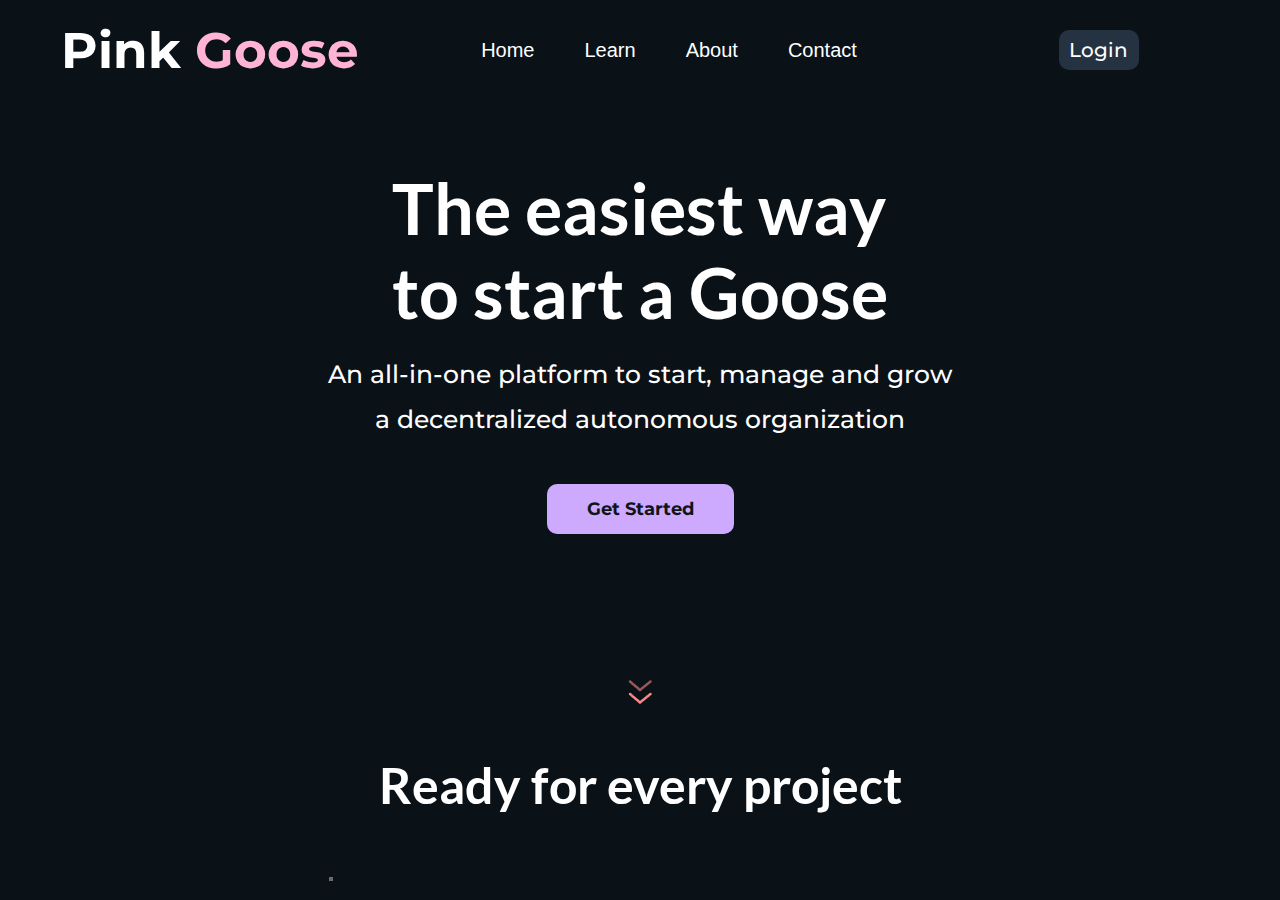
==== index.html @ 5287be79 "yup" ====
<!DOCTYPE html>
<html lang="en">

<head>
    <meta charset="UTF-8">
    <meta name="viewport" content="width=device-width, initial-scale=1.0">
    <title>Document</title>
    <link rel="stylesheet" href="css/main.css">
</head>

<body>
    <header>
        <a href="/">
            <div class="logo">
                <span>Pink</span>
                <span class="color-pink">Goose</span>
            </div>
        </a>
        <div class="header-buttons">
            <button class="home">
                <a href="index.html"><span>Home</span></a>
            </button>
            <button class="learn">
                <a href="#"><span>Learn</span></a>
            </button>
            <button class="about">
                <a href="#"><span>About</span></a>
            </button>
            <button class="contact">
                <a href="#"><span>Contact</span></a>
            </button>
        </div>
        <button class="login">
            <a href="#"><span>Login</span></a>
        </button>
    </header>
    <main>
        <div class="textcont">
            <div class="top">
                <span class="top-text">The easiest way</span>
                <span class="top-text">to start a Goose</span>
            </div>
            <div class="bottom">
                <span class="bottom-text">An all-in-one platform to start, manage and grow</span>
                <span class="bottom-text">a decentralized autonomous organization</span>
            </div>
            <button class="get-started">
                <a href="#"><span class="color-black">Get Started</span></a>
            </button>
        </div>
        <img src="images/arrow.png" alt="arrow">
        <div class="projectcont">

            <div class="column-75">
                <div class="projectText">
                    <span>Ready for every project</span>
                </div>

                <div class="DAO-row-wrap">
                    <button class="DAO-text">
                        <span></span>
                    </button>
                </div>

                <div class="row">

                </div>
            </div>
        </div>
    </main>
</body>

</html>
---- css/main.css ----
* {
    margin: 0;
    padding: 0;
    color: #fff;
}

body {
    background-color: #0A1117;
}

header {
    background-color: #0A1117;
    display: flex;
    flex-direction: row;
    align-items: center;
    justify-content: space-around;
    width: 100%;
    height: 100px;
    position: sticky;
    top: 0;
    z-index: 99;
}

main {
    display: flex;
    flex-flow: column;
    align-items: center;
}

a {
    text-decoration: none;
    height: fit-content;
}

img {
    width: fit-content;
    height: fit-content;
}

span {
    height: auto;
    width: auto;
}

.logo {
    width: fit-content;
    height: fit-content;
    font-size: 50px;
    font-family: boldserrat;
}

.color-pink {
    color: #ffb4d3;
}

.header-buttons {
    width: fit-content;
    height: fit-content;
    display: flex;
    flex-direction: row;
    align-items: center;
    gap: 50px;
    font-family: midserrat;
}

.home {
    background-color: transparent;
    border-width: 0px;
    font-size: 20px;
    font-weight: 500;
}

.learn {
    background-color: transparent;
    border-width: 0px;
    font-size: 20px;
    font-weight: 500;
}

.about {
    background-color: transparent;
    border-width: 0px;
    font-size: 20px;
    font-weight: 500;
}

.contact {
    background-color: transparent;
    border-width: 0px;
    font-size: 20px;
    font-weight: 500;
}

.login {
    display: flex;
    align-items: center;
    justify-content: center;
    width: 80px;
    height: 40px;
    border-radius: 10px;
    background-color: #243241;
    border-width: 0px;
    font-size: 20px;
    font-family: midserrat;
    margin-left: 80px;
    margin-right: 80px;
}

.textcont {
    height: 500px;
    display: flex;
    flex-direction: column;
    justify-content: center;
    align-items: center;
    margin-bottom: 80px;
}

.top {
    display: flex;
    flex-direction: column;
    color: #fff;
}

.top-text {
    font-family: lato;
    font-size: 70px;
    gap: 3px;
}

.bottom {
    margin-top: 25px;
    display: flex;
    flex-direction: column;
    align-items: center;
    gap: 15px;
    color: #fff;
}

.bottom-text {
    font-family: midserrat;
    font-size: 25px;
}

.get-started {
    width: fit-content;
    height: 50px;
    border-radius: 10px;
    background-color: #ceaaff;
    border-width: 0px;
    margin-top: 50px;
    font-size: 18px;
    padding: 0px 40px 0px 40px;
    font-family: boldserrat;
}

.color-black {
    color: #10151a;
}

.projectcont {
    width: 100%;
    height: auto;

    display: flex;
    flex-direction: column;
    align-items: center;
}
.projectText {
    width: 100%;
    height: auto;

    display: flex;
    flex-direction: row;

    font-size: 50px;
    font-family: lato;
    margin: 50px;
}


@font-face {
    font-family: lato;
    src: url(fonts/Lato-Bold.ttf);
}

@font-face {
    font-family: montserrat;
    src: url(fonts/Montserrat-Regular.ttf);
}

@font-face {
    font-family: boldserrat;
    src: url(fonts/Montserrat-Bold.ttf	);
}

@font-face {
    font-family: midserrat;
    src: url(fonts/Montserrat-Medium.ttf);
}

@font-face {
    font-family: semiserrat;
    src: url(fonts/Montserrat-SemiBold.ttf	);
}

:root {
    color-scheme: dark;
}
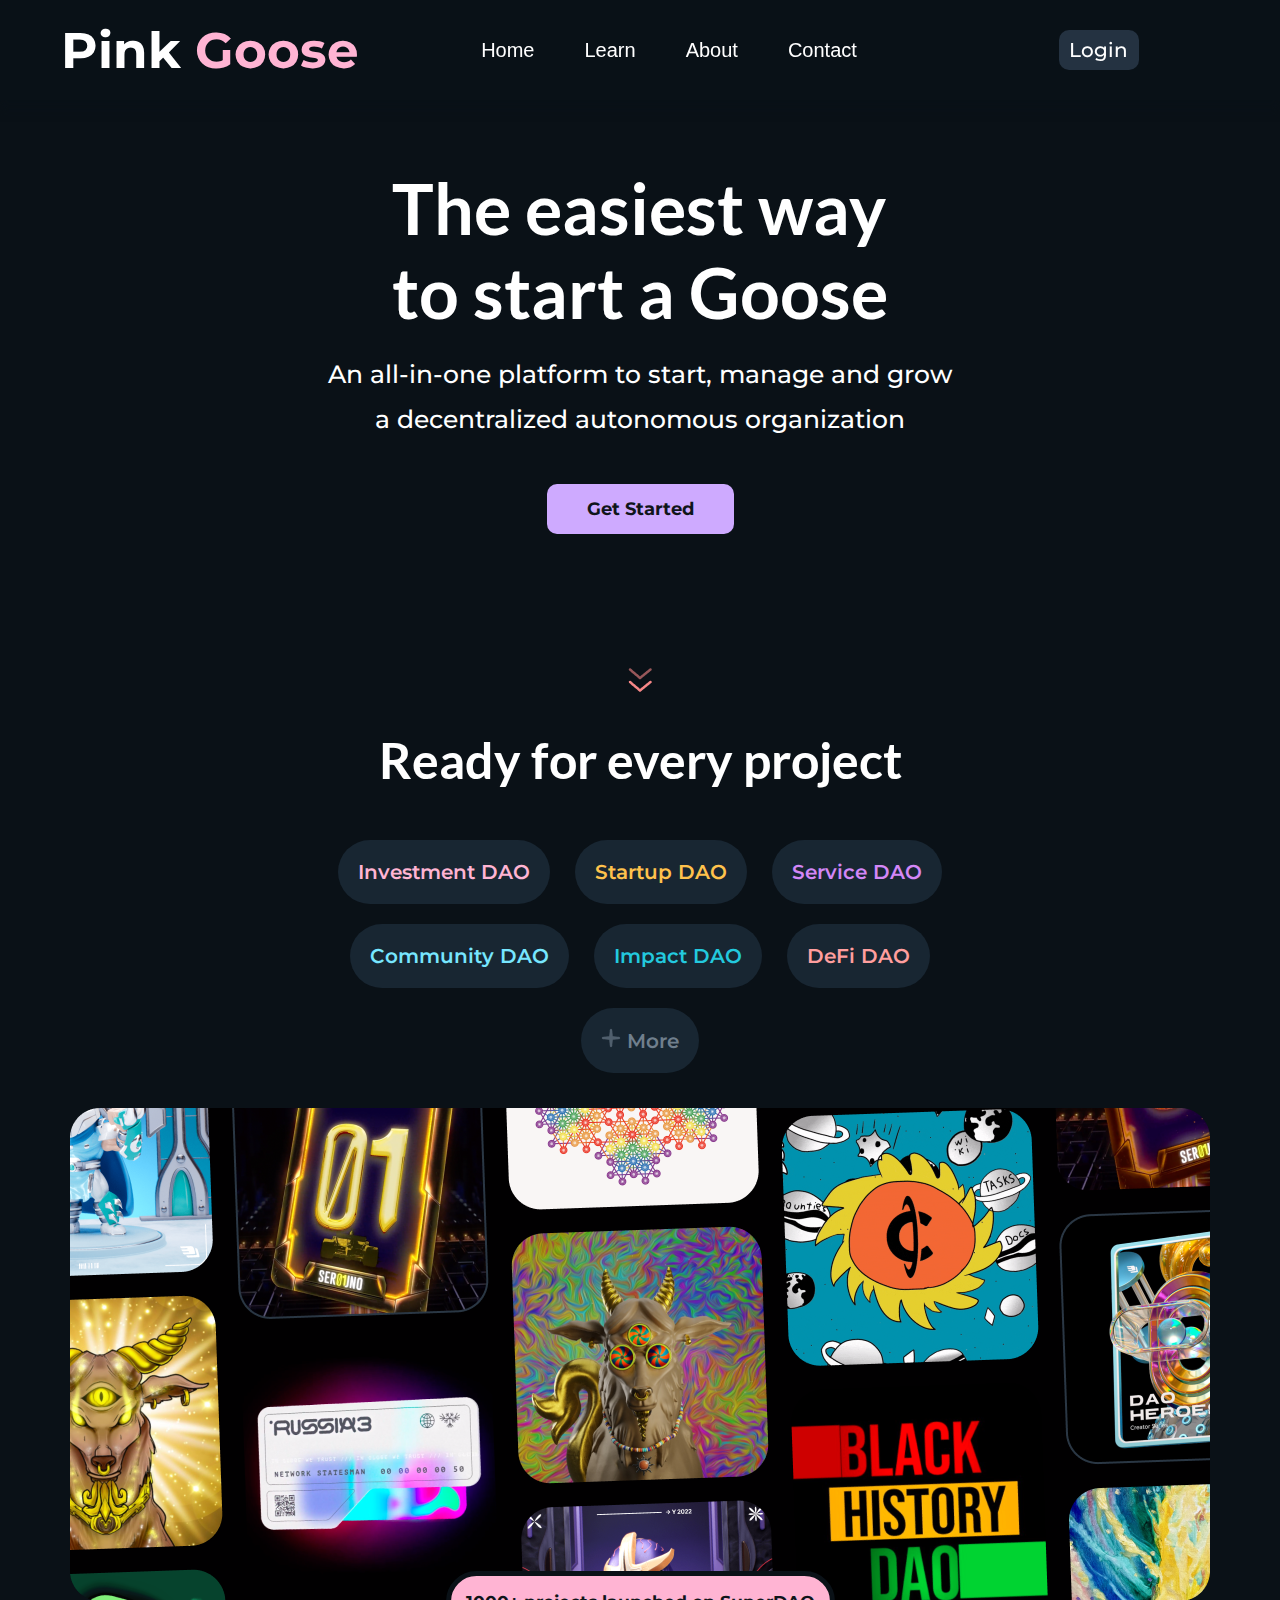
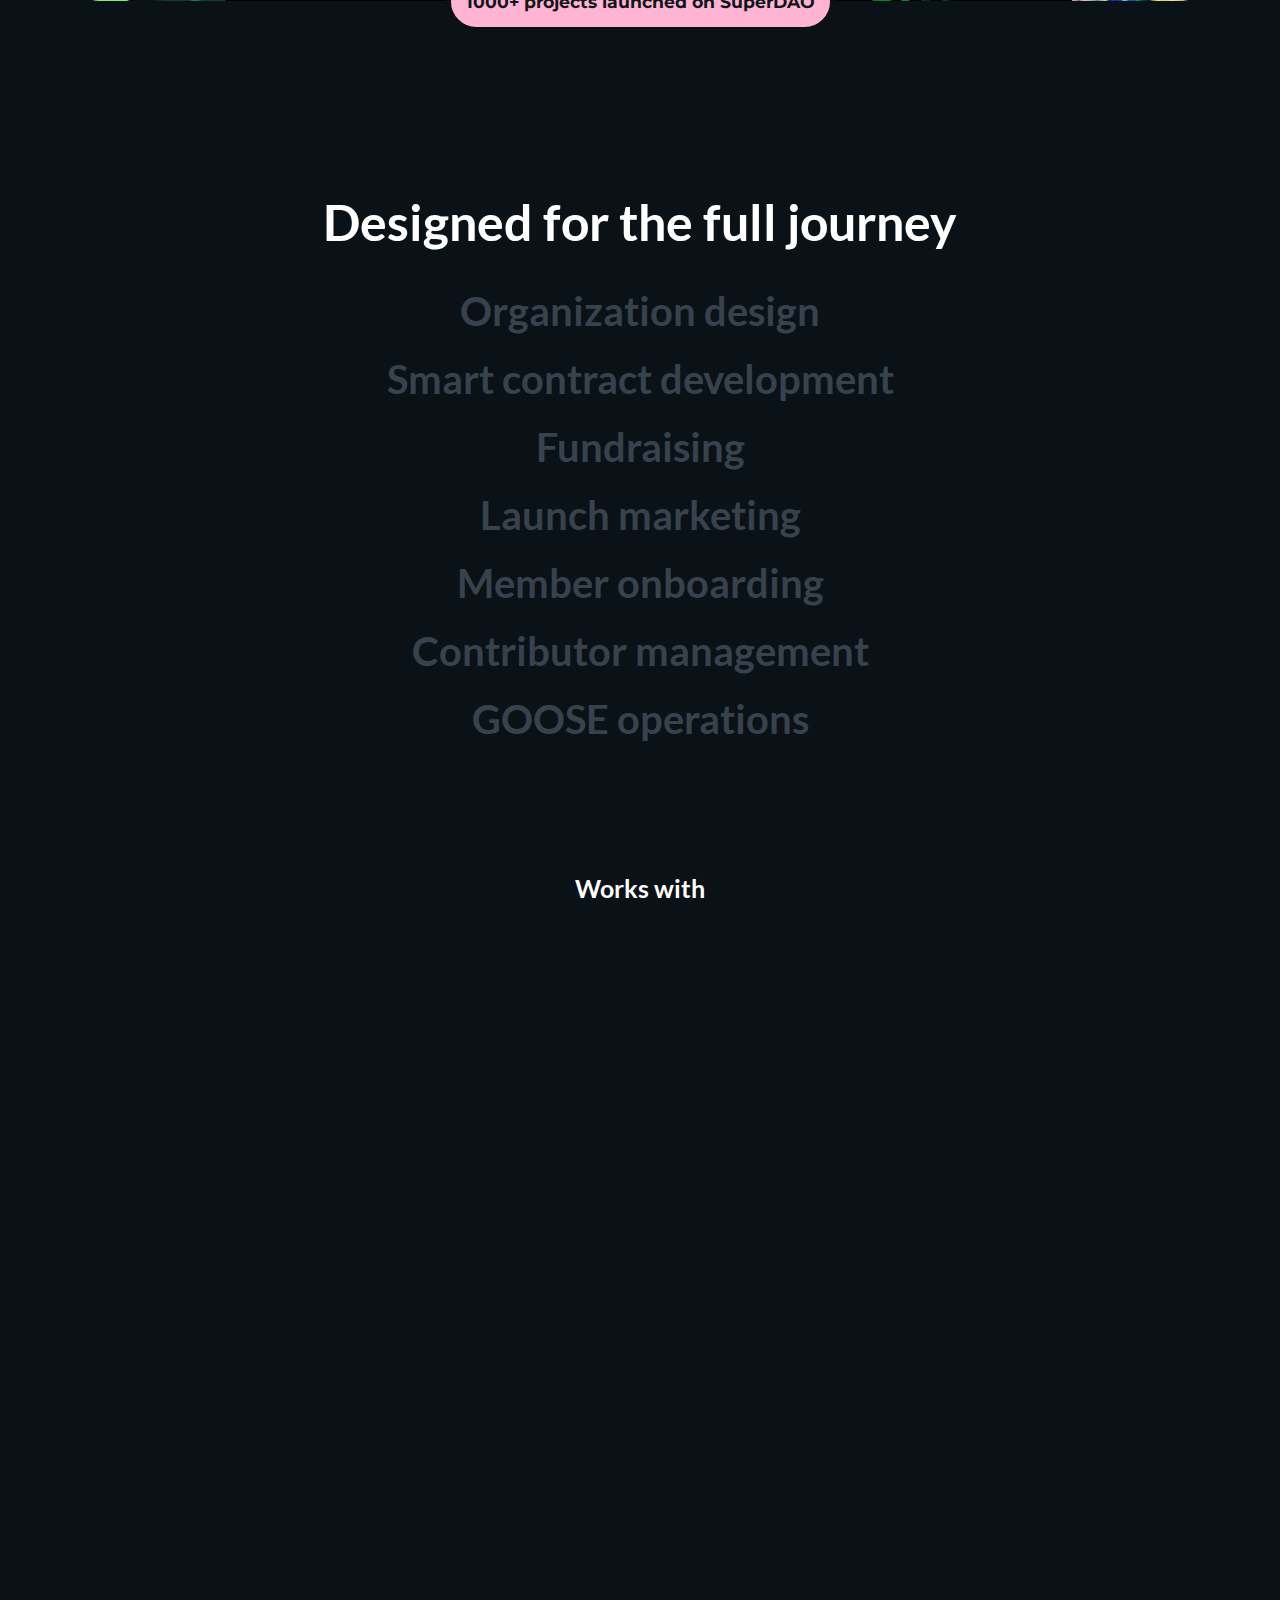
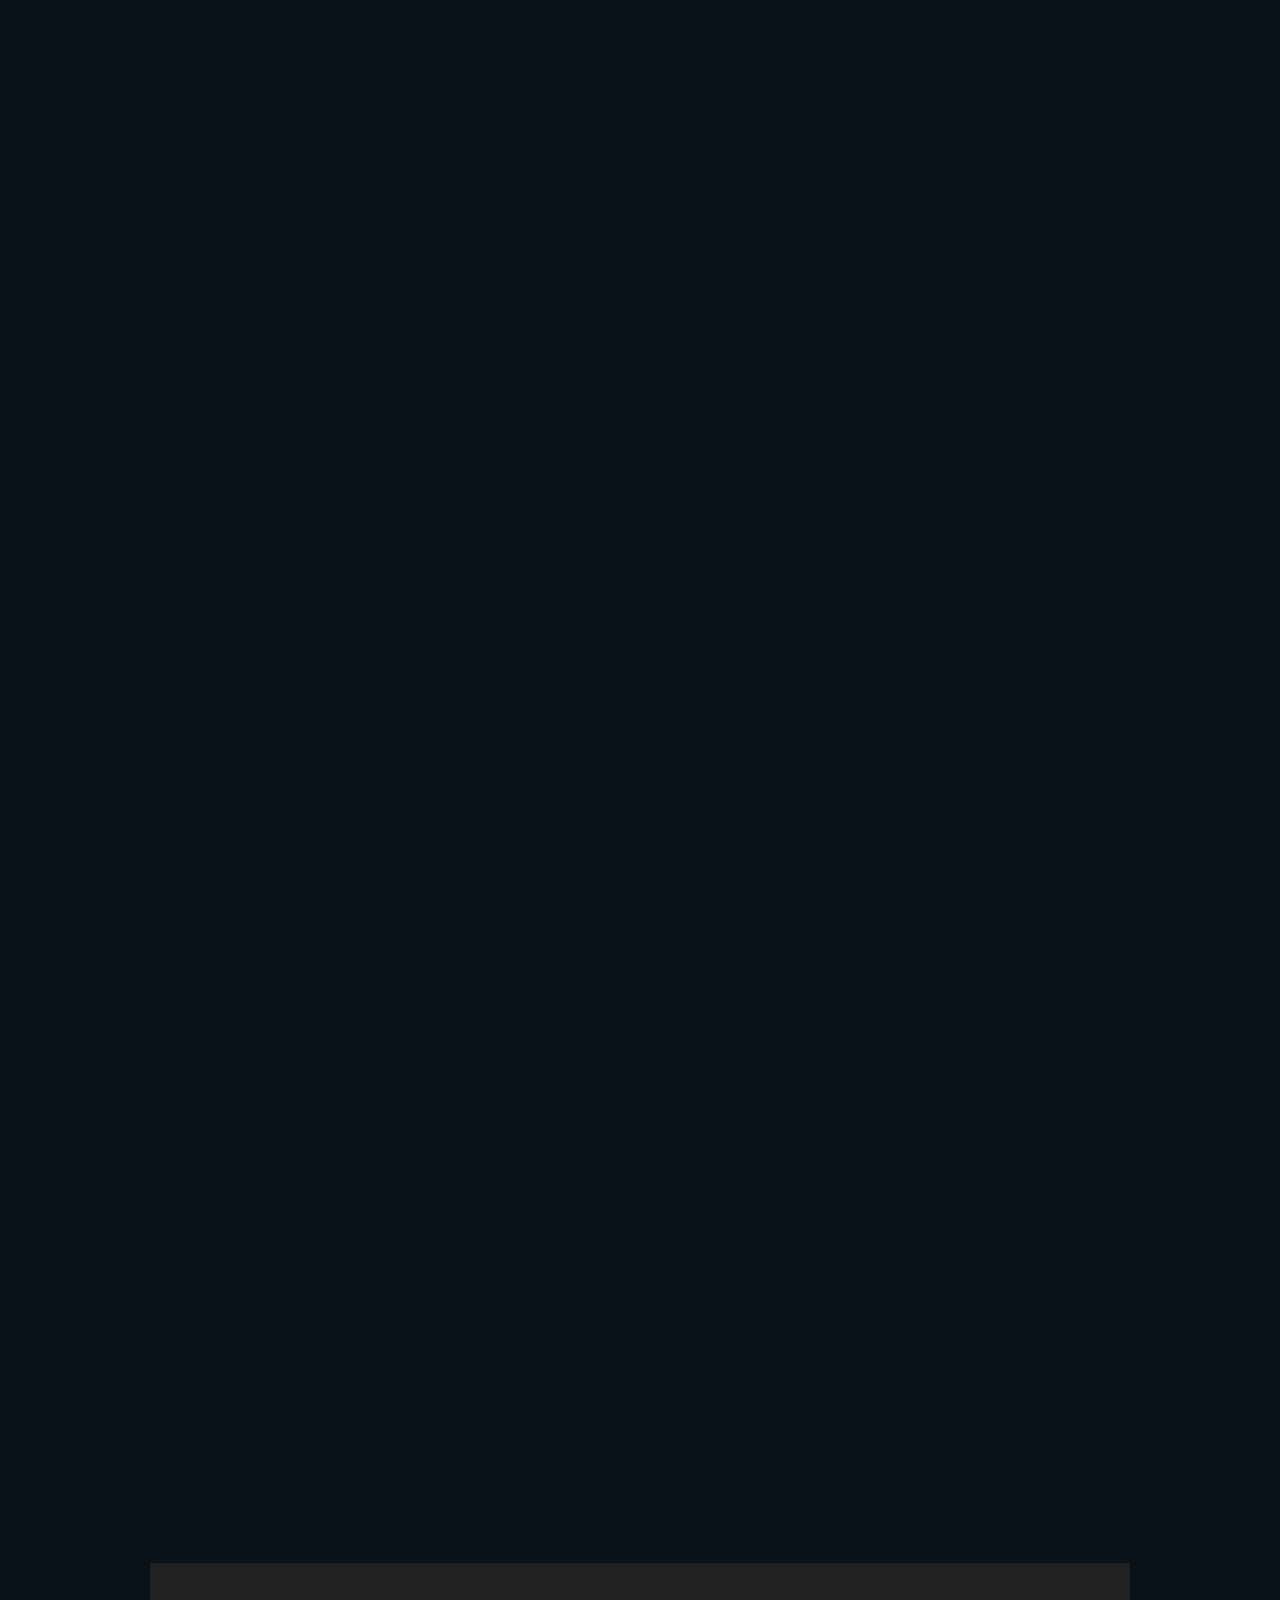
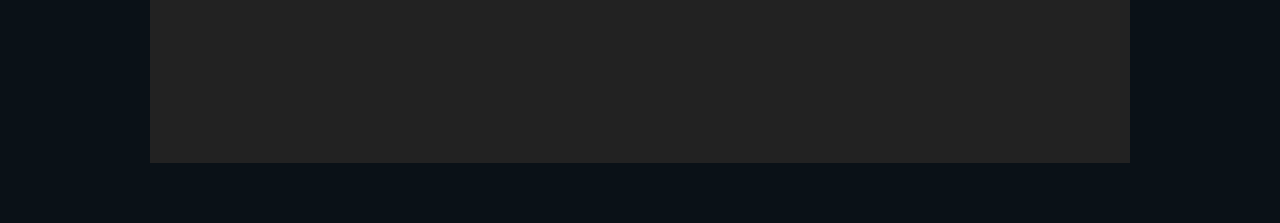
==== commit 6c94e2fd: "yup" ====
--- a/index.html
+++ b/index.html
@@ -4,7 +4,10 @@
 <head>
     <meta charset="UTF-8">
     <meta name="viewport" content="width=device-width, initial-scale=1.0">
-    <title>Document</title>
+
+    <title>Pink Goose - Become A Real Goose</title>
+    <link rel="icon" type="image/x-icon" href="images/PinkGoose.ico">
+
     <link rel="stylesheet" href="css/main.css">
 </head>
 
@@ -16,58 +19,307 @@
                 <span class="color-pink">Goose</span>
             </div>
         </a>
-        <div class="header-buttons">
+
+        <nav class="header-buttons">
             <button class="home">
                 <a href="index.html"><span>Home</span></a>
             </button>
+
             <button class="learn">
                 <a href="#"><span>Learn</span></a>
             </button>
+
             <button class="about">
                 <a href="#"><span>About</span></a>
             </button>
+
             <button class="contact">
                 <a href="#"><span>Contact</span></a>
             </button>
-        </div>
+        </nav>
         <button class="login">
             <a href="#"><span>Login</span></a>
         </button>
     </header>
     <main>
-        <div class="textcont">
+        <div class="text-cont">
             <div class="top">
-                <span class="top-text">The easiest way</span>
-                <span class="top-text">to start a Goose</span>
-            </div>
+                <p class="top-text">The easiest way</p>
+                <p class="top-text">to start a Goose</p>
+            </div>
+
             <div class="bottom">
-                <span class="bottom-text">An all-in-one platform to start, manage and grow</span>
-                <span class="bottom-text">a decentralized autonomous organization</span>
-            </div>
+                <p class="bottom-text">An all-in-one platform to start, manage and grow</p>
+                <p class="bottom-text">a decentralized autonomous organization</p>
+            </div>
+
             <button class="get-started">
                 <a href="#"><span class="color-black">Get Started</span></a>
             </button>
         </div>
-        <img src="images/arrow.png" alt="arrow">
-        <div class="projectcont">
-
-            <div class="column-75">
-                <div class="projectText">
-                    <span>Ready for every project</span>
-                </div>
-
-                <div class="DAO-row-wrap">
-                    <button class="DAO-text">
-                        <span></span>
-                    </button>
-                </div>
-
-                <div class="row">
-
-                </div>
+
+        <div class="img-cont">
+            <img class="arrow" src="images/arrow.png" alt="arrow">
+        </div>
+
+        <div class="project-cont">
+            <div class="project-text">
+                <h1>Ready for every project</h1>
+            </div>
+
+            <div class="DAO-row-wrap">
+                <div class="DAO-text">
+                    <span class="color-pink">Investment DAO</span>
+                </div>
+
+                <div class="DAO-text">
+                    <span class="color-yellow">Startup DAO</span>
+                </div>
+
+                <div class="DAO-text">
+                    <span class="color-purple">Service DAO</span>
+                </div>
+
+                <div class="DAO-text">
+                    <span class="color-baby-blue">Community DAO</span>
+                </div>
+
+                <div class="DAO-text">
+                    <span class="color-blue">Impact DAO</span>
+                </div>
+
+                <div class="DAO-text">
+                    <span class="color-skin">DeFi DAO</span>
+                </div>
+
+                <div class="DAO-text">
+                    <img src="images/StarMore.png" alt="plus">
+                    <span class="color-grey">More</span>
+                </div>
+            </div>
+
+            <div class="image-cont">
+                <img src="images/projectImage.png" alt="project image">
+
+                <div class="DAO-text1">
+                    <span class="color-black">1000+ projects launched on SuperDAO</span>
+                </div>
+            </div>
+        </div>
+
+        <div class="fillroom"></div>
+
+        <div class="designs-text-cont">
+            <div class="designs-top-text">
+                <h1>Designed for the full journey</h1>
+            </div>
+
+            <div class="designs-info-text">
+                <span class="design-text">Organization design</span>
+
+                <span class="design-text">Smart contract development</span>
+
+                <span class="design-text">Fundraising</span>
+
+                <span class="design-text">Launch marketing</span>
+
+                <span class="design-text">Member onboarding</span>
+
+                <span class="design-text">Contributor management</span>
+
+                <span class="design-text">GOOSE operations</span>
+            </div>
+        </div>
+
+        <div class="fillroom"></div>
+
+        <div class="Work-with-cont">
+            <div class="Work-with-text">
+                <h1 class="Works-with">Works with</h1>
             </div>
         </div>
     </main>
+
+    <div class="test-cont">
+        <div class="test2"></div>
+        <div class="test1"></div>
+        <div class="test"></div>
+        <div class="test1"></div>
+        <div class="test"></div>
+        <div class="test2"></div>
+        <div class="test"></div>
+        <div class="test1"></div>
+        <div class="test"></div>
+        <div class="test2"></div>
+        <div class="test1"></div>
+        <div class="test"></div>
+        <div class="test1"></div>
+        <div class="test2"></div>
+        <div class="test"></div>
+        <div class="test1"></div>
+        <div class="test2"></div>
+        <div class="test"></div>
+        <div class="test1"></div>
+        <div class="test"></div>
+        <div class="test2"></div>
+        <div class="test1"></div>
+        <div class="test"></div>
+        <div class="test2"></div>
+        <div class="test"></div>
+        <div class="test2"></div>
+        <div class="test1"></div>
+        <div class="test2"></div>
+        <div class="test"></div>
+        <div class="test2"></div>
+        <div class="test"></div>
+        <div class="test1"></div>
+        <div class="test2"></div>
+        <div class="test"></div>
+        <div class="test1"></div>
+        <div class="test2"></div>
+        <div class="test2"></div>
+        <div class="test"></div>
+        <div class="test2"></div>
+        <div class="test1"></div>
+        <div class="test"></div>
+        <div class="test2"></div>
+        <div class="test1"></div>
+        <div class="test2"></div>
+        <div class="test"></div>
+        <div class="test1"></div>
+        <div class="test"></div>
+        <div class="test2"></div>
+        <div class="test1"></div>
+        <div class="test"></div>
+        <div class="test2"></div>
+        <div class="test"></div>
+        <div class="test1"></div>
+        <div class="test2"></div>
+        <div class="test"></div>
+        <div class="test2"></div>
+        <div class="test"></div>
+        <div class="test1"></div>
+        <div class="test"></div>
+        <div class="test1"></div>
+        <div class="test2"></div>
+        <div class="test"></div>
+        <div class="test2"></div>
+        <div class="test1"></div>
+        <div class="test"></div>
+        <div class="test1"></div>
+        <div class="test2"></div>
+        <div class="test"></div>
+        <div class="test2"></div>
+        <div class="test1"></div>
+        <div class="test"></div>
+        <div class="test2"></div>
+        <div class="test"></div>
+        <div class="test2"></div>
+        <div class="test1"></div>
+        <div class="test"></div>
+        <div class="test2"></div>
+        <div class="test"></div>
+        <div class="test1"></div>
+        <div class="test"></div>
+        <div class="test2"></div>
+        <div class="test"></div>
+        <div class="test1"></div>
+        <div class="test2"></div>
+        <div class="test1"></div>
+        <div class="test2"></div>
+        <div class="test"></div>
+        <div class="test2"></div>
+        <div class="test"></div>
+        <div class="test1"></div>
+        <div class="test"></div>
+        <div class="test1"></div>
+        <div class="test2"></div>
+        <div class="test1"></div>
+        <div class="test2"></div>
+        <div class="test"></div>
+        <div class="test2"></div>
+        <div class="test"></div>
+        <div class="test1"></div>
+        <div class="test"></div>
+        <div class="test1"></div>
+        <div class="test"></div>
+        <div class="test1"></div>
+        <div class="test2"></div>
+        <div class="test"></div>
+        <div class="test2"></div>
+        <div class="test"></div>
+        <div class="test1"></div>
+        <div class="test"></div>
+        <div class="test1"></div>
+        <div class="test2"></div>
+        <div class="test1"></div>
+        <div class="test"></div>
+        <div class="test2"></div>
+        <div class="test1"></div>
+        <div class="test"></div>
+        <div class="test1"></div>
+        <div class="test2"></div>
+        <div class="test"></div>
+        <div class="test2"></div>
+        <div class="test"></div>
+        <div class="test1"></div>
+        <div class="test"></div>
+        <div class="test2"></div>
+        <div class="test"></div>
+        <div class="test1"></div>
+        <div class="test"></div>
+        <div class="test2"></div>
+        <div class="test"></div>
+        <div class="test1"></div>
+        <div class="test"></div>
+        <div class="test2"></div>
+        <div class="test"></div>
+        <div class="test1"></div>
+        <div class="test2"></div>
+        <div class="test"></div>
+        <div class="test2"></div>
+        <div class="test"></div>
+        <div class="test1"></div>
+        <div class="test"></div>
+        <div class="test2"></div>
+        <div class="test"></div>
+        <div class="test1"></div>
+        <div class="test2"></div>
+        <div class="test"></div>
+        <div class="test2"></div>
+        <div class="test"></div>
+        <div class="test1"></div>
+        <div class="test"></div>
+        <div class="test1"></div>
+        <div class="test"></div>
+        <div class="test2"></div>
+        <div class="test1"></div>
+        <div class="test2"></div>
+        <div class="test"></div>
+        <div class="test2"></div>
+        <div class="test"></div>
+        <div class="test2"></div>
+        <div class="test1"></div>
+        <div class="test"></div>
+        <div class="test2"></div>
+        <div class="test1"></div>
+        <div class="test"></div>
+        <div class="test2"></div>
+        <div class="test"></div>
+        <div class="test1"></div>
+        <div class="test"></div>
+        <div class="test2"></div>
+        <div class="test"></div>
+        <div class="test1"></div>
+        <div class="test2"></div>
+    </div>
+
+
+
+
+    <div class="card">
+        <div class="inner"></div>
+    </div>
 </body>
 
 </html>--- a/css/main.css
+++ b/css/main.css
@@ -1,7 +1,10 @@
 * {
+    color: #fff;
+
     margin: 0;
     padding: 0;
-    color: #fff;
+
+    text-decoration: none;
 }
 
 body {
@@ -9,16 +12,22 @@
 }
 
 header {
-    background-color: #0A1117;
+    background-color: #0a1117ef;
+
+    width: 100%;
+    height: 100px;
+    
     display: flex;
     flex-direction: row;
     align-items: center;
     justify-content: space-around;
-    width: 100%;
-    height: 100px;
+
     position: sticky;
     top: 0;
     z-index: 99;
+
+    backdrop-filter: blur(2px);
+    box-shadow: 0px 10px 8px #0a1117ef;
 }
 
 main {
@@ -28,8 +37,11 @@
 }
 
 a {
+    height: fit-content;
+
     text-decoration: none;
-    height: fit-content;
+
+    cursor: pointer;
 }
 
 img {
@@ -42,98 +54,127 @@
     width: auto;
 }
 
+button {
+    background-color: transparent;
+
+    border-width: 0px;
+}
+
+.fillroom {
+    width: 100%;
+    height: 130px;
+}
+
 .logo {
     width: fit-content;
     height: fit-content;
+
     font-size: 50px;
+
     font-family: boldserrat;
-}
-
-.color-pink {
-    color: #ffb4d3;
+
+    cursor: pointer;
 }
 
 .header-buttons {
     width: fit-content;
     height: fit-content;
+
     display: flex;
     flex-direction: row;
     align-items: center;
+
     gap: 50px;
+
     font-family: midserrat;
 }
 
 .home {
-    background-color: transparent;
-    border-width: 0px;
     font-size: 20px;
     font-weight: 500;
+
+    cursor: pointer;
 }
 
 .learn {
-    background-color: transparent;
-    border-width: 0px;
     font-size: 20px;
     font-weight: 500;
+
+    cursor: pointer;
 }
 
 .about {
-    background-color: transparent;
-    border-width: 0px;
     font-size: 20px;
     font-weight: 500;
+
+    cursor: pointer;
 }
 
 .contact {
-    background-color: transparent;
-    border-width: 0px;
     font-size: 20px;
     font-weight: 500;
+
+    cursor: pointer;
 }
 
 .login {
-    display: flex;
-    align-items: center;
-    justify-content: center;
+    background-color: #243241;
+
     width: 80px;
     height: 40px;
+
+    display: flex;
+    align-items: center;
+    justify-content: center;
+
     border-radius: 10px;
-    background-color: #243241;
     border-width: 0px;
+
     font-size: 20px;
     font-family: midserrat;
+
     margin-left: 80px;
     margin-right: 80px;
-}
-
-.textcont {
+
+    cursor: pointer;
+}
+
+.text-cont {
     height: 500px;
+
     display: flex;
     flex-direction: column;
     justify-content: center;
     align-items: center;
+
     margin-bottom: 80px;
+
+    cursor: default;
 }
 
 .top {
+    color: #fff;
+
     display: flex;
     flex-direction: column;
-    color: #fff;
 }
 
 .top-text {
     font-family: lato;
     font-size: 70px;
+
     gap: 3px;
 }
 
 .bottom {
+    color: #fff;
+    
+    display: flex;
+    flex-direction: column;
+    align-items: center;
+
+    gap: 15px;
     margin-top: 25px;
-    display: flex;
-    flex-direction: column;
-    align-items: center;
-    gap: 15px;
-    color: #fff;
 }
 
 .bottom-text {
@@ -142,41 +183,213 @@
 }
 
 .get-started {
+    background-color: #ceaaff;
+
     width: fit-content;
     height: 50px;
+
     border-radius: 10px;
-    background-color: #ceaaff;
     border-width: 0px;
+
     margin-top: 50px;
+    padding: 0px 40px 0px 40px;
+
     font-size: 18px;
-    padding: 0px 40px 0px 40px;
     font-family: boldserrat;
+
+    transition: all 0.3s ease;
+}
+
+.get-started:hover {
+    transform: scale(1.1);
+
+    transition: all 0.3s ease;
+
+    cursor: pointer;
+}
+
+.img-cont {
+    display: flex;
+    flex-direction: row;
+    justify-content: center;
+    align-items: center;
+}
+
+.arrow {
+    position: absolute;
+
+    animation-name: boing;
+    animation-duration: 0.5s;
+    animation-direction: alternate;
+    animation-iteration-count: infinite;
+    animation-delay: -0.1s;
+}
+
+@keyframes boing {
+    0% {transform: translate3d(0, 0, 0); width: 39px; height: 10px;}
+    100% {transform: translate3d(0, -50px, 0); width: 24px; height: 25px;}
+}
+
+.project-cont {
+    width: 100%;
+    height: fit-content;
+
+    display: flex;
+    flex-direction: column;
+    align-items: center;
+}
+
+.project-text {
+    width: 100%;
+    height: fit-content;
+
+    display: flex;
+    flex-direction: row;
+    justify-content: center;
+
+    font-size: 25px;
+    font-family: lato;
+    margin: 50px;
+}
+
+.DAO-row-wrap {
+    width: 50%;
+    height: fit-content;
+
+    display: flex;
+    flex-flow: row wrap;
+    justify-content: center;
+
+    column-gap: 25px;
+    row-gap: 20px;
+}
+
+.DAO-text {
+    background-color: #182632;
+
+    width: fit-content;
+    height: fit-content;
+
+    font-size: 15pt;
+    font-family: semiserrat;
+
+    border-radius: 100px;
+    padding: 20px;
+
+    transition: all 0.3s ease;
+}
+
+.DAO-text:hover {
+    transform: scale(1.1);
+
+    transition: all 0.3s ease;
+}
+
+.image-cont {
+    display: flex;
+    flex-direction: column;
+    align-items: center;
+
+    margin-top: 35px;
+}
+.DAO-text1 {
+    background-color: #ffb4d3;
+    color: #000;
+
+    border: #0A1117;
+    border-radius: 100px;
+    border-width: 5px;
+    border-style: solid;
+
+    padding: 15px;
+
+    position: relative;
+    top: -30px;
+
+    font-size: 13pt;
+    font-family: boldserrat;
+}
+
+.designs-top-text {
+    width: 100%;
+    height: fit-content;
+
+    display: flex;
+    flex-direction: row;
+    justify-content: center;
+
+    font-size: 25px;
+    font-family: lato;
+}
+
+.designs-info-text {
+    width: 100%;
+    height: fit-content;
+
+    display: flex;
+    flex-direction: column;
+    align-items: center;
+
+    margin-top: 35px;
+    gap: 20px;
+
+    font-size: 40px;
+    font-family: lato;
+}
+.Works-with {
+    width: 100%;
+    height: fit-content;
+
+    display: flex;
+    flex-direction: row;
+    justify-content: center;
+
+    font-size: 25px;
+    font-family: lato;
+}
+
+.design-text {
+    color: #37424D;
+
+    transition: color 0.5s ease;
+}
+
+.design-text:hover {
+    color: #ffb4d3;
+
+    transition: color 0.5s ease;
+}
+
+.color-pink {
+    color: #ffb4d3;
+}
+.color-yellow {
+    color: #FFC24C;
+}
+
+.color-purple {
+    color: #D387F7;
+}
+
+.color-baby-blue {
+    color: #77E6FF;
+}
+
+.color-blue {
+    color: #23C9DE;
+}
+
+.color-skin {
+    color: #FF9E9E;
+}
+
+.color-grey{
+    color: #707F8D;
 }
 
 .color-black {
     color: #10151a;
 }
-
-.projectcont {
-    width: 100%;
-    height: auto;
-
-    display: flex;
-    flex-direction: column;
-    align-items: center;
-}
-.projectText {
-    width: 100%;
-    height: auto;
-
-    display: flex;
-    flex-direction: row;
-
-    font-size: 50px;
-    font-family: lato;
-    margin: 50px;
-}
-
 
 @font-face {
     font-family: lato;
@@ -205,4 +418,122 @@
 
 :root {
     color-scheme: dark;
-}+}
+.test-cont {
+    display: flex;
+    flex-flow: row wrap;
+
+    margin-bottom: 750px;
+}
+
+.test {
+    height: 100px;
+    width: 100px;
+
+    animation-name: test;
+    animation-duration: 0.1s;
+    animation-iteration-count: infinite;
+}
+
+@keyframes test {
+    0% {background-color: #ff0000;}
+    20% {background-color: #ffff00;}
+    40% {background-color: #0000ff;}
+    60% {background-color: #ff00ff;}
+    80% {background-color: #00ff00;}
+    100% {background-color: #00ffff;}
+}
+.test1 {
+    height: 100px;
+    width: 100px;
+
+    animation-name: test1;
+    animation-duration: 0.1s;
+    animation-iteration-count: infinite;
+}
+
+@keyframes test1 {
+    0% {background-color: #00ff00;}
+    20% {background-color: #ff00ff;}
+    40% {background-color: #ff0000;}
+    60% {background-color: #00ffff;}
+    80% {background-color: #0000ff;}
+    100% {background-color: #ffff00;}
+}
+.test2 {
+    height: 100px;
+    width: 100px;
+
+    animation-name: test2;
+    animation-duration: 0.1s;
+    animation-iteration-count: infinite;
+}
+
+@keyframes test2 {
+    0% {background-color: #0000ff;}
+    20% {background-color: #00ffff;}
+    40% {background-color: #00ff00;}
+    60% {background-color: #ffff00;}
+    80% {background-color: #ff0000;}
+    100% {background-color: #ff00ff;}
+}
+
+
+
+
+
+.card {
+    max-width: 1000px;
+    width: 100%;
+    margin: 50px auto;
+    border-radius: var(--border-radius);
+}
+  
+.card .inner {
+    padding: 100px;
+    background: #222;
+    color: #fff;
+    border-radius: var(--border-radius);
+}
+  
+.card h3 {
+    margin-bottom: 15px;
+}
+  
+.card {
+    position: relative;
+    overflow: hidden;
+    display: flex;
+    align-items: center;
+    justify-content: center;
+}
+.card .inner {
+    position: relative;
+    z-index: 1;
+    width: 100%;
+    margin: 10px;
+}
+
+.card::before {
+    content: "";
+    position: absolute;
+    background: conic-gradient(90deg, #ff4545, #00ff99, #006aff, #ff0095, #ff4545);
+    height: 600px;
+    width: 100px;
+    transform: translate(0);
+    position: absolute;
+    animation: rotate 5s linear forwards infinite;
+    z-index: 0;
+    top: 50%;
+    transform-origin: top center;
+}
+@keyframes rotate {
+  from {
+    transform: rotate(0);
+  }
+
+  to {
+    transform: rotate(360deg);
+  }
+}
+    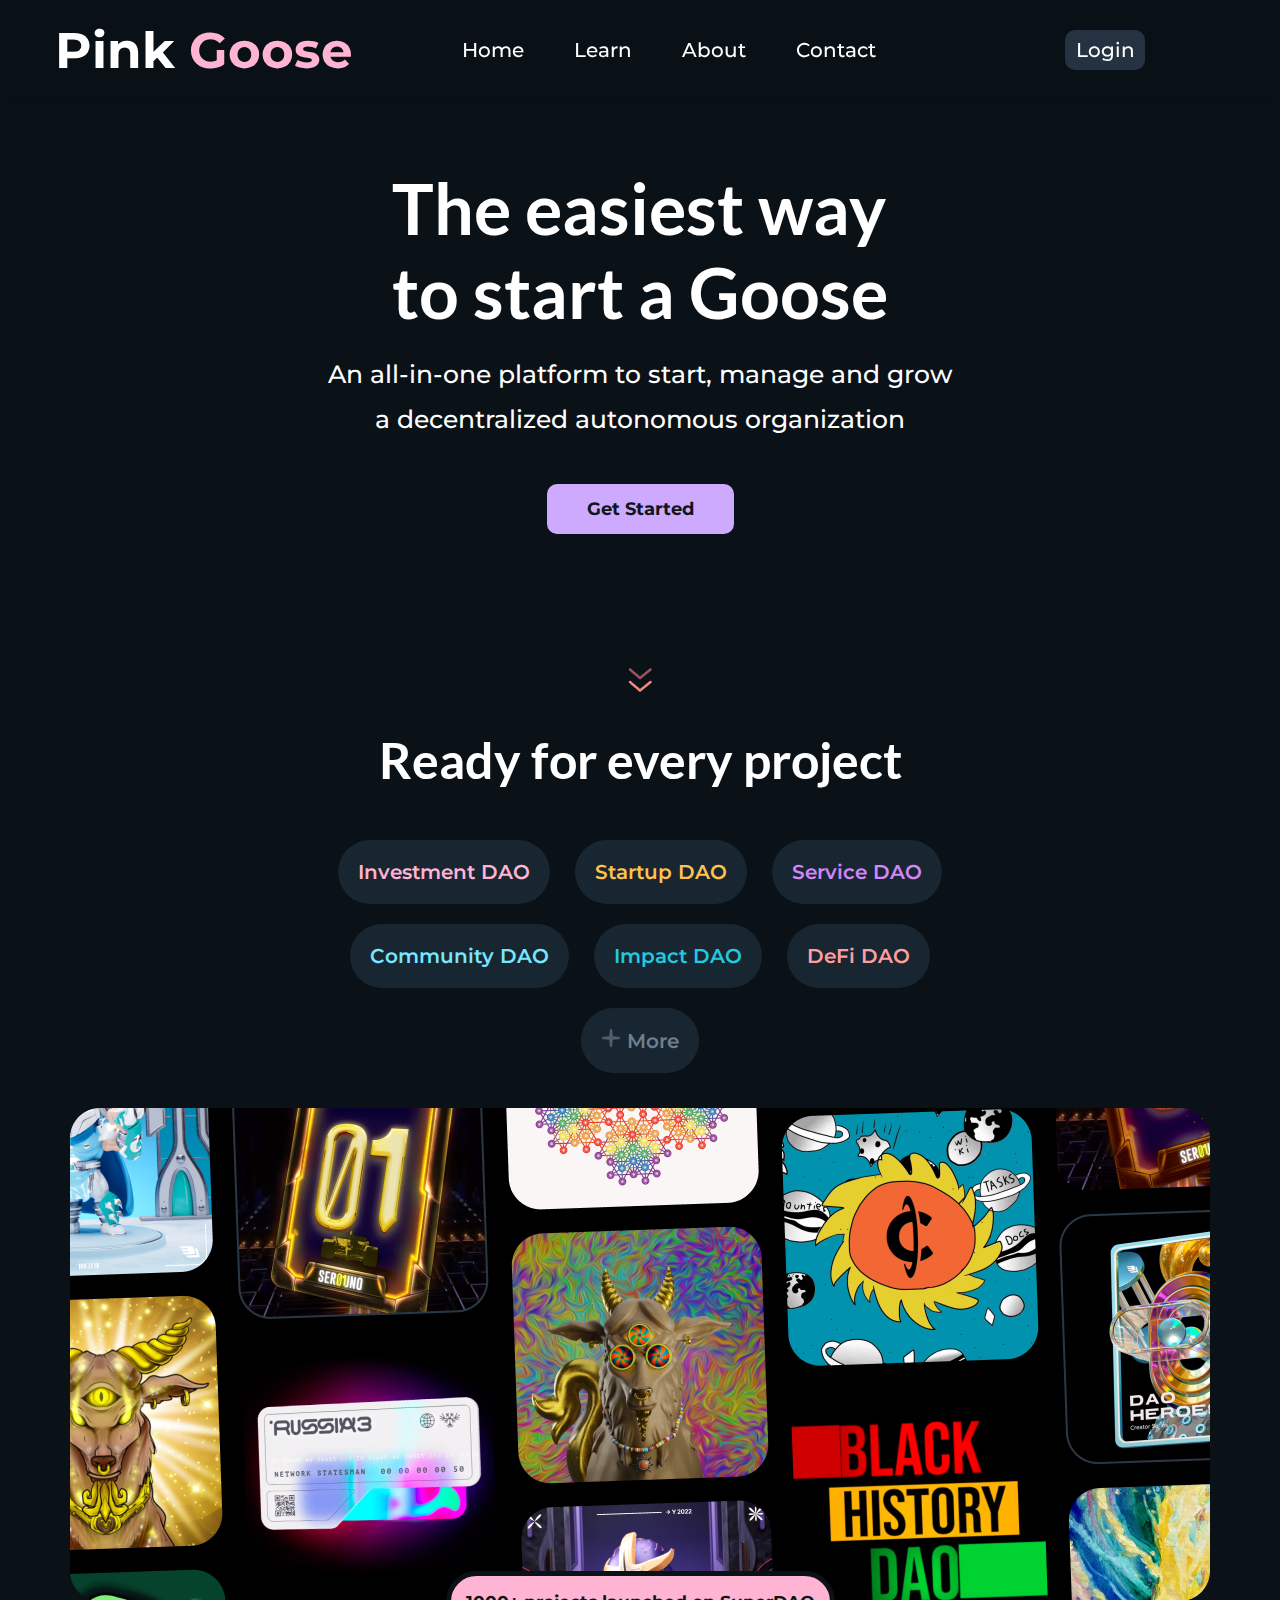
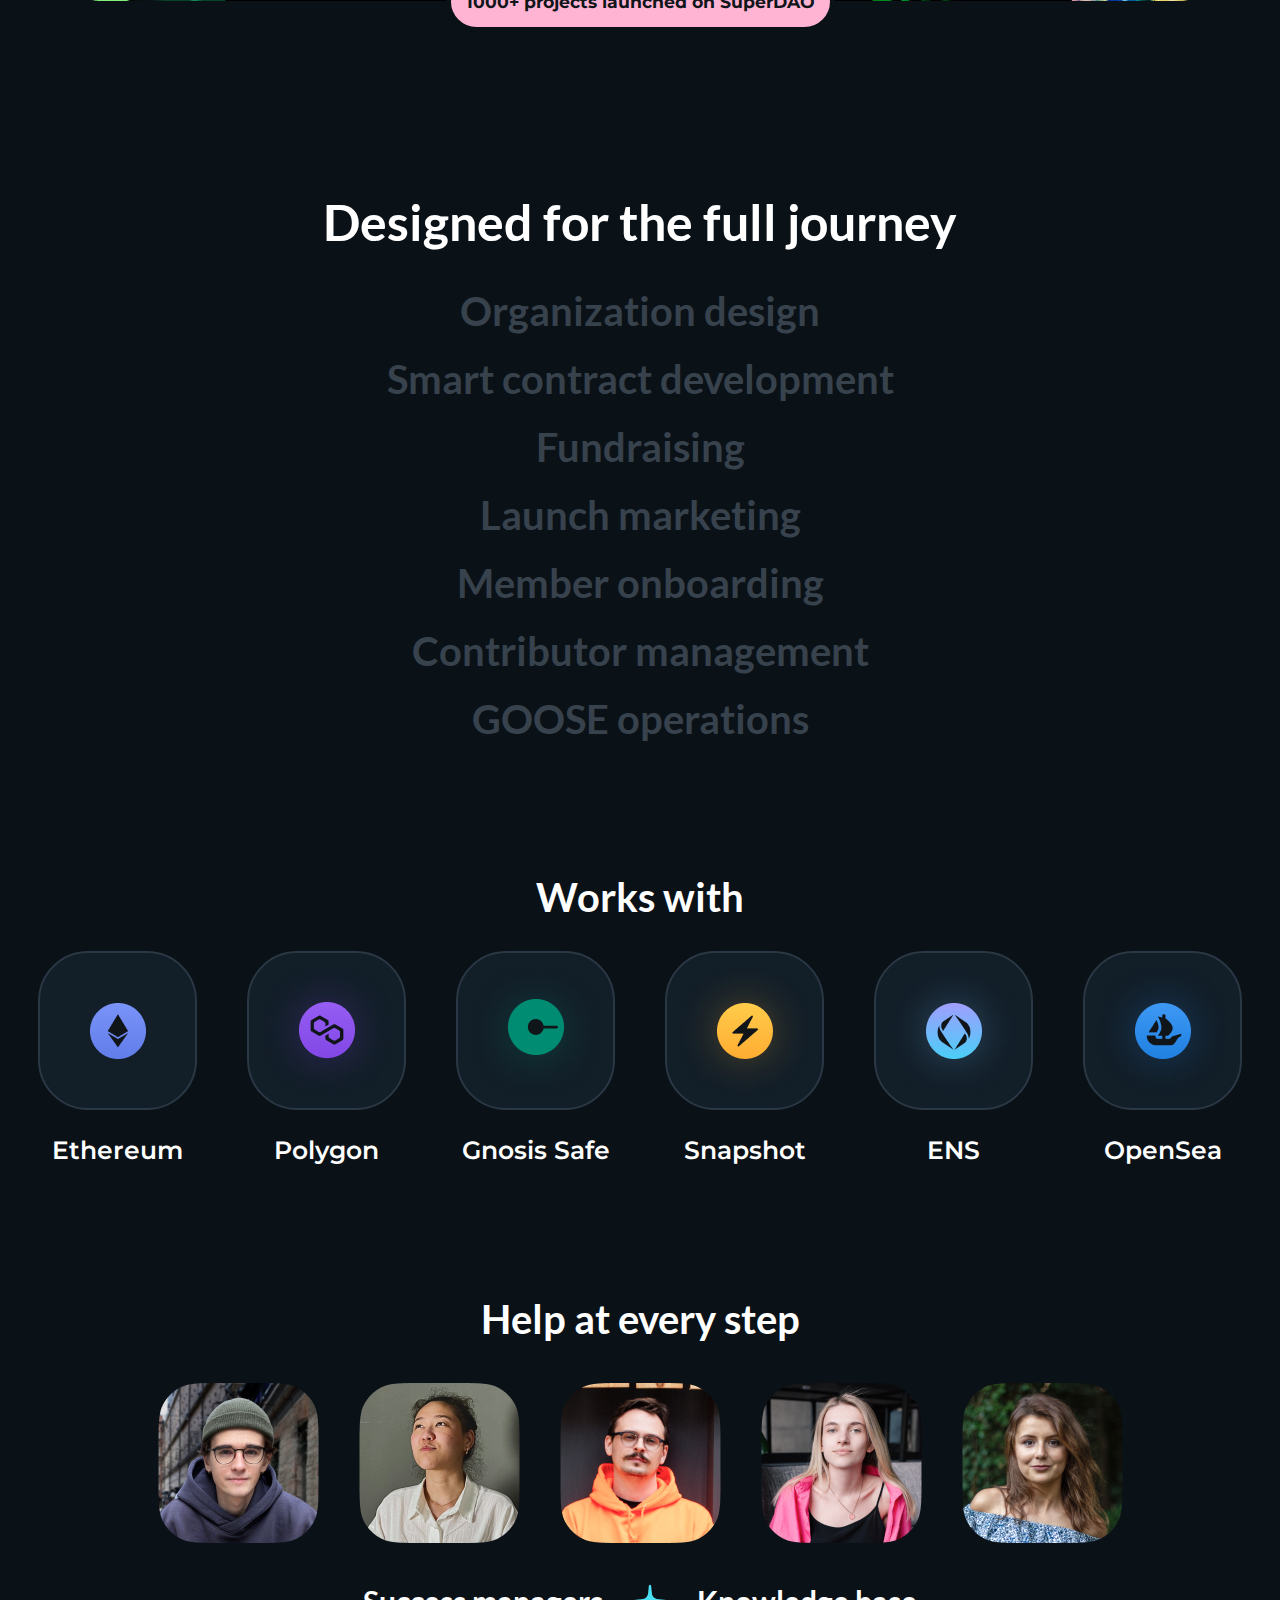
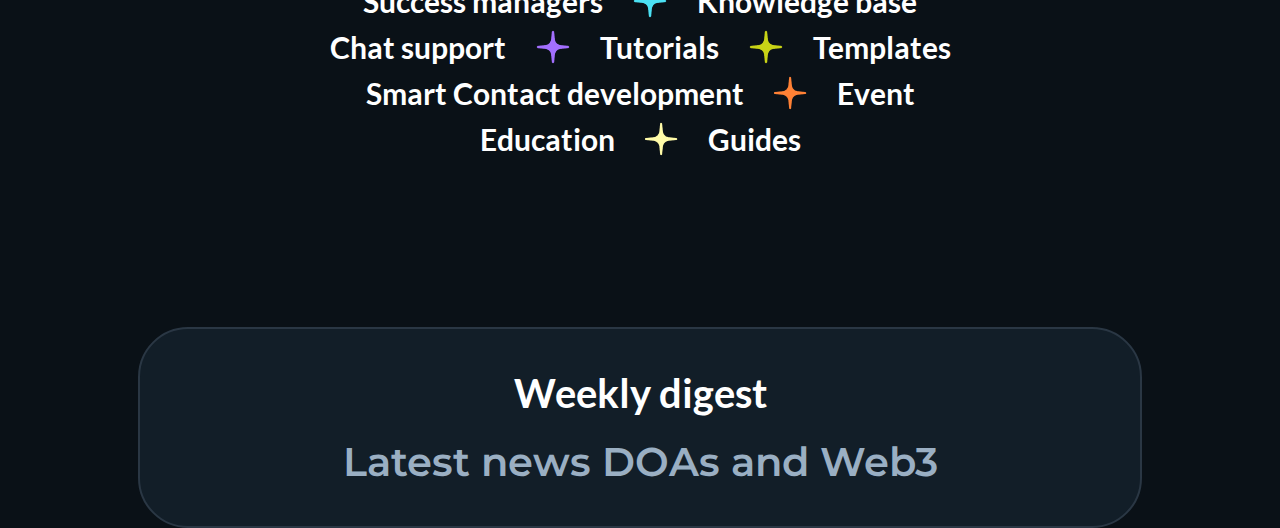
==== commit 8a4ac8fd: "yes" ====
--- a/index.html
+++ b/index.html
@@ -21,21 +21,21 @@
         </a>
 
         <nav class="header-buttons">
-            <button class="home">
+            <div class="home">
                 <a href="index.html"><span>Home</span></a>
-            </button>
-
-            <button class="learn">
+            </div>
+
+            <div class="learn">
                 <a href="#"><span>Learn</span></a>
-            </button>
-
-            <button class="about">
+            </div>
+
+            <div class="about">
                 <a href="#"><span>About</span></a>
-            </button>
-
-            <button class="contact">
+            </div>
+
+            <div class="contact">
                 <a href="#"><span>Contact</span></a>
-            </button>
+            </div>
         </nav>
         <button class="login">
             <a href="#"><span>Login</span></a>
@@ -133,193 +133,78 @@
 
         <div class="fillroom"></div>
 
-        <div class="Work-with-cont">
-            <div class="Work-with-text">
-                <h1 class="Works-with">Works with</h1>
-            </div>
+        <div class="work-with-cont">
+            <div class="work-with-top-text">
+                <h1 class="works-with">Works with</h1>
+            </div>
+
+            <div class="work-with-boxes">
+                <div class="work-with-box-cont">
+                    <div class="work-with-box"><img src="images/Icon_ethereum.png" alt="icon"></div>
+                    <span class="work-with-text">Ethereum</span>
+                </div>
+
+                <div class="work-with-box-cont">
+                    <div class="work-with-box"><img src="images/Icon_polygon.png" alt="icon"></div>
+                    <span class="work-with-text">Polygon</span>
+                </div>
+
+                <div class="work-with-box-cont">
+                    <div class="work-with-box"><img src="images/Frame 5608.png" alt="icon"></div>
+                    <span class="work-with-text">Gnosis Safe</span>
+                </div>
+
+                <div class="work-with-box-cont">
+                    <div class="work-with-box"><img src="images/Frame 2091.png" alt="icon"></div>
+                    <span class="work-with-text">Snapshot</span>
+                </div>
+
+                <div class="work-with-box-cont">
+                    <div class="work-with-box"><img src="images/Avatar.png" alt="icon"></div>
+                    <span class="work-with-text">ENS</span>
+                </div>
+
+                <div class="work-with-box-cont">
+                    <div class="work-with-box"><img src="images/icon_opensea.png" alt="icon"></div>
+                    <span class="work-with-text">OpenSea</span>
+                </div>
+            </div>
+        </div>
+
+        <div class="fillroom"></div>
+
+        <div class="help-cont">
+            <h1 class="help-top-text">Help at every step</h1>
+        </div>
+
+        <div class="fillroom2"></div>
+
+        <div class="people-img-cont">
+            <img src="images/Frame 5683.png" alt="white guy, no moustache">
+            <img src="images/Frame 5689.png" alt="asian girl">
+            <img src="images/Frame 5684.png" alt="white guy, moustache">
+            <img src="images/Frame 5685.png" alt="average white girl">
+            <img src="images/Frame 5690.png" alt="average baddie">
+        </div>
+
+        <div class="fillroom2"></div>
+        
+        <div class="help-text-cont">
+            <div class="help-text">Success managers <img src="images/Star 20.png"> Knowledge base</div>
+            <div class="help-text">Chat support <img src="images/Star 23.png"> Tutorials <img src="images/Star 22.png"> Templates</div>
+            <div class="help-text">Smart Contact development <img src="images/Star 21.png"> Event</div>
+            <div class="help-text">Education <img src="images/Star 24.png"> Guides</div>
+        </div>
+
+        <div class="fillroom"></div>
+        <div class="fillroom2"></div>
+
+        <div class="email-cont">
+            <h1 class="email-top-text">Weekly digest</h1>
+
+            <h1 class="latest-news">Latest news DOAs and Web3</h1>
         </div>
     </main>
-
-    <div class="test-cont">
-        <div class="test2"></div>
-        <div class="test1"></div>
-        <div class="test"></div>
-        <div class="test1"></div>
-        <div class="test"></div>
-        <div class="test2"></div>
-        <div class="test"></div>
-        <div class="test1"></div>
-        <div class="test"></div>
-        <div class="test2"></div>
-        <div class="test1"></div>
-        <div class="test"></div>
-        <div class="test1"></div>
-        <div class="test2"></div>
-        <div class="test"></div>
-        <div class="test1"></div>
-        <div class="test2"></div>
-        <div class="test"></div>
-        <div class="test1"></div>
-        <div class="test"></div>
-        <div class="test2"></div>
-        <div class="test1"></div>
-        <div class="test"></div>
-        <div class="test2"></div>
-        <div class="test"></div>
-        <div class="test2"></div>
-        <div class="test1"></div>
-        <div class="test2"></div>
-        <div class="test"></div>
-        <div class="test2"></div>
-        <div class="test"></div>
-        <div class="test1"></div>
-        <div class="test2"></div>
-        <div class="test"></div>
-        <div class="test1"></div>
-        <div class="test2"></div>
-        <div class="test2"></div>
-        <div class="test"></div>
-        <div class="test2"></div>
-        <div class="test1"></div>
-        <div class="test"></div>
-        <div class="test2"></div>
-        <div class="test1"></div>
-        <div class="test2"></div>
-        <div class="test"></div>
-        <div class="test1"></div>
-        <div class="test"></div>
-        <div class="test2"></div>
-        <div class="test1"></div>
-        <div class="test"></div>
-        <div class="test2"></div>
-        <div class="test"></div>
-        <div class="test1"></div>
-        <div class="test2"></div>
-        <div class="test"></div>
-        <div class="test2"></div>
-        <div class="test"></div>
-        <div class="test1"></div>
-        <div class="test"></div>
-        <div class="test1"></div>
-        <div class="test2"></div>
-        <div class="test"></div>
-        <div class="test2"></div>
-        <div class="test1"></div>
-        <div class="test"></div>
-        <div class="test1"></div>
-        <div class="test2"></div>
-        <div class="test"></div>
-        <div class="test2"></div>
-        <div class="test1"></div>
-        <div class="test"></div>
-        <div class="test2"></div>
-        <div class="test"></div>
-        <div class="test2"></div>
-        <div class="test1"></div>
-        <div class="test"></div>
-        <div class="test2"></div>
-        <div class="test"></div>
-        <div class="test1"></div>
-        <div class="test"></div>
-        <div class="test2"></div>
-        <div class="test"></div>
-        <div class="test1"></div>
-        <div class="test2"></div>
-        <div class="test1"></div>
-        <div class="test2"></div>
-        <div class="test"></div>
-        <div class="test2"></div>
-        <div class="test"></div>
-        <div class="test1"></div>
-        <div class="test"></div>
-        <div class="test1"></div>
-        <div class="test2"></div>
-        <div class="test1"></div>
-        <div class="test2"></div>
-        <div class="test"></div>
-        <div class="test2"></div>
-        <div class="test"></div>
-        <div class="test1"></div>
-        <div class="test"></div>
-        <div class="test1"></div>
-        <div class="test"></div>
-        <div class="test1"></div>
-        <div class="test2"></div>
-        <div class="test"></div>
-        <div class="test2"></div>
-        <div class="test"></div>
-        <div class="test1"></div>
-        <div class="test"></div>
-        <div class="test1"></div>
-        <div class="test2"></div>
-        <div class="test1"></div>
-        <div class="test"></div>
-        <div class="test2"></div>
-        <div class="test1"></div>
-        <div class="test"></div>
-        <div class="test1"></div>
-        <div class="test2"></div>
-        <div class="test"></div>
-        <div class="test2"></div>
-        <div class="test"></div>
-        <div class="test1"></div>
-        <div class="test"></div>
-        <div class="test2"></div>
-        <div class="test"></div>
-        <div class="test1"></div>
-        <div class="test"></div>
-        <div class="test2"></div>
-        <div class="test"></div>
-        <div class="test1"></div>
-        <div class="test"></div>
-        <div class="test2"></div>
-        <div class="test"></div>
-        <div class="test1"></div>
-        <div class="test2"></div>
-        <div class="test"></div>
-        <div class="test2"></div>
-        <div class="test"></div>
-        <div class="test1"></div>
-        <div class="test"></div>
-        <div class="test2"></div>
-        <div class="test"></div>
-        <div class="test1"></div>
-        <div class="test2"></div>
-        <div class="test"></div>
-        <div class="test2"></div>
-        <div class="test"></div>
-        <div class="test1"></div>
-        <div class="test"></div>
-        <div class="test1"></div>
-        <div class="test"></div>
-        <div class="test2"></div>
-        <div class="test1"></div>
-        <div class="test2"></div>
-        <div class="test"></div>
-        <div class="test2"></div>
-        <div class="test"></div>
-        <div class="test2"></div>
-        <div class="test1"></div>
-        <div class="test"></div>
-        <div class="test2"></div>
-        <div class="test1"></div>
-        <div class="test"></div>
-        <div class="test2"></div>
-        <div class="test"></div>
-        <div class="test1"></div>
-        <div class="test"></div>
-        <div class="test2"></div>
-        <div class="test"></div>
-        <div class="test1"></div>
-        <div class="test2"></div>
-    </div>
-
-
-
-
-    <div class="card">
-        <div class="inner"></div>
-    </div>
 </body>
 
 </html>--- a/css/main.css
+++ b/css/main.css
@@ -16,7 +16,7 @@
 
     width: 100%;
     height: 100px;
-    
+
     display: flex;
     flex-direction: row;
     align-items: center;
@@ -65,6 +65,11 @@
     height: 130px;
 }
 
+.fillroom2 {
+    width: 100%;
+    height: 40px;
+}
+
 .logo {
     width: fit-content;
     height: fit-content;
@@ -168,7 +173,7 @@
 
 .bottom {
     color: #fff;
-    
+
     display: flex;
     flex-direction: column;
     align-items: center;
@@ -226,8 +231,17 @@
 }
 
 @keyframes boing {
-    0% {transform: translate3d(0, 0, 0); width: 39px; height: 10px;}
-    100% {transform: translate3d(0, -50px, 0); width: 24px; height: 25px;}
+    0% {
+        transform: translate3d(0, 0, 0);
+        width: 39px;
+        height: 10px;
+    }
+
+    100% {
+        transform: translate3d(0, -50px, 0);
+        width: 24px;
+        height: 25px;
+    }
 }
 
 .project-cont {
@@ -292,6 +306,7 @@
 
     margin-top: 35px;
 }
+
 .DAO-text1 {
     background-color: #ffb4d3;
     color: #000;
@@ -336,22 +351,13 @@
     font-size: 40px;
     font-family: lato;
 }
-.Works-with {
-    width: 100%;
-    height: fit-content;
-
-    display: flex;
-    flex-direction: row;
-    justify-content: center;
-
-    font-size: 25px;
-    font-family: lato;
-}
 
 .design-text {
     color: #37424D;
 
     transition: color 0.5s ease;
+
+    cursor: pointer;
 }
 
 .design-text:hover {
@@ -360,31 +366,167 @@
     transition: color 0.5s ease;
 }
 
+.works-with {
+    width: 100%;
+    height: fit-content;
+
+    display: flex;
+    flex-direction: row;
+    justify-content: center;
+
+    font-size: 40px;
+    font-family: lato;
+}
+
+.work-with-boxes {
+    width: 100%;
+    height: fit-content;
+
+    display: flex;
+    flex-direction: row;
+    justify-content: center;
+
+    gap: 50px;
+    margin-top: 30px;
+}
+
+.work-with-box {
+    background-color: #121E28;
+
+    width: 75px;
+    height: 75px;
+
+    padding: 40px;
+
+    border-radius: 50px;
+    border: #2A3744;
+    border-width: 2px;
+    border-style: solid;
+
+    display: flex;
+    flex-direction: row;
+    justify-content: center;
+    align-items: center;
+}
+
+.work-with-box-cont {
+    width: fit-content;
+    height: fit-content;
+
+    display: flex;
+    flex-direction: column;
+    justify-content: center;
+    align-items: center;
+
+    gap: 25px;
+}
+
+.work-with-text {
+    font-size: 25px;
+    font-family: semiserrat;
+}
+
+.help-top-text {
+    font-size: 40px;
+    font-family: lato;
+}
+
+.people-img-cont {
+    width: 100%;
+    height: fit-content;
+
+    display: flex;
+    flex-direction: row;
+    align-items: center;
+    justify-content: center;
+
+    gap: 40px;
+}
+
+.help-text-cont {
+    width: 100%;
+    height: fit-content;
+
+    display: flex;
+    flex-direction: column;
+    align-items: center;
+
+    gap: 10px;
+}
+
+.help-text {
+    width: fit-content;
+    height: fit-content;
+
+    display: flex;
+    flex-direction: row;
+    align-items: center;
+    justify-content: center;
+
+    gap: 30px;
+
+    font-size: 30px;
+    font-family: lato;
+}
+
+.email-cont {
+    background-color: #121E28;
+
+    width: 1000px;
+    height: fit-content;
+
+    border-radius: 50px;
+    border: #2a3744;
+    border-width: 2px;
+    border-style: solid;
+
+    padding: 40px 0px 40px 0px;
+
+    display: flex;
+    flex-direction: column;
+    align-items: center;
+
+    gap: 20px;
+}
+
+.email-top-text {
+    font-size: 40px;
+    font-family: lato;
+}
+
+.latest-news {
+    color: #9aafc3;
+
+    font-size: 40px;
+    font-family: semiserrat;
+}
+
 .color-pink {
     color: #ffb4d3;
 }
+
 .color-yellow {
-    color: #FFC24C;
+    color: #ffc24c;
 }
 
 .color-purple {
-    color: #D387F7;
+    color: #d387f7;
 }
 
 .color-baby-blue {
-    color: #77E6FF;
+    color: #77e6ff;
 }
 
 .color-blue {
-    color: #23C9DE;
+    color: #23c9de;
 }
 
 .color-skin {
-    color: #FF9E9E;
-}
-
-.color-grey{
-    color: #707F8D;
+    color: #ff9e9e;
+}
+
+.color-grey {
+    color: #707f8d;
 }
 
 .color-black {
@@ -418,122 +560,4 @@
 
 :root {
     color-scheme: dark;
-}
-.test-cont {
-    display: flex;
-    flex-flow: row wrap;
-
-    margin-bottom: 750px;
-}
-
-.test {
-    height: 100px;
-    width: 100px;
-
-    animation-name: test;
-    animation-duration: 0.1s;
-    animation-iteration-count: infinite;
-}
-
-@keyframes test {
-    0% {background-color: #ff0000;}
-    20% {background-color: #ffff00;}
-    40% {background-color: #0000ff;}
-    60% {background-color: #ff00ff;}
-    80% {background-color: #00ff00;}
-    100% {background-color: #00ffff;}
-}
-.test1 {
-    height: 100px;
-    width: 100px;
-
-    animation-name: test1;
-    animation-duration: 0.1s;
-    animation-iteration-count: infinite;
-}
-
-@keyframes test1 {
-    0% {background-color: #00ff00;}
-    20% {background-color: #ff00ff;}
-    40% {background-color: #ff0000;}
-    60% {background-color: #00ffff;}
-    80% {background-color: #0000ff;}
-    100% {background-color: #ffff00;}
-}
-.test2 {
-    height: 100px;
-    width: 100px;
-
-    animation-name: test2;
-    animation-duration: 0.1s;
-    animation-iteration-count: infinite;
-}
-
-@keyframes test2 {
-    0% {background-color: #0000ff;}
-    20% {background-color: #00ffff;}
-    40% {background-color: #00ff00;}
-    60% {background-color: #ffff00;}
-    80% {background-color: #ff0000;}
-    100% {background-color: #ff00ff;}
-}
-
-
-
-
-
-.card {
-    max-width: 1000px;
-    width: 100%;
-    margin: 50px auto;
-    border-radius: var(--border-radius);
-}
-  
-.card .inner {
-    padding: 100px;
-    background: #222;
-    color: #fff;
-    border-radius: var(--border-radius);
-}
-  
-.card h3 {
-    margin-bottom: 15px;
-}
-  
-.card {
-    position: relative;
-    overflow: hidden;
-    display: flex;
-    align-items: center;
-    justify-content: center;
-}
-.card .inner {
-    position: relative;
-    z-index: 1;
-    width: 100%;
-    margin: 10px;
-}
-
-.card::before {
-    content: "";
-    position: absolute;
-    background: conic-gradient(90deg, #ff4545, #00ff99, #006aff, #ff0095, #ff4545);
-    height: 600px;
-    width: 100px;
-    transform: translate(0);
-    position: absolute;
-    animation: rotate 5s linear forwards infinite;
-    z-index: 0;
-    top: 50%;
-    transform-origin: top center;
-}
-@keyframes rotate {
-  from {
-    transform: rotate(0);
-  }
-
-  to {
-    transform: rotate(360deg);
-  }
-}
-    +}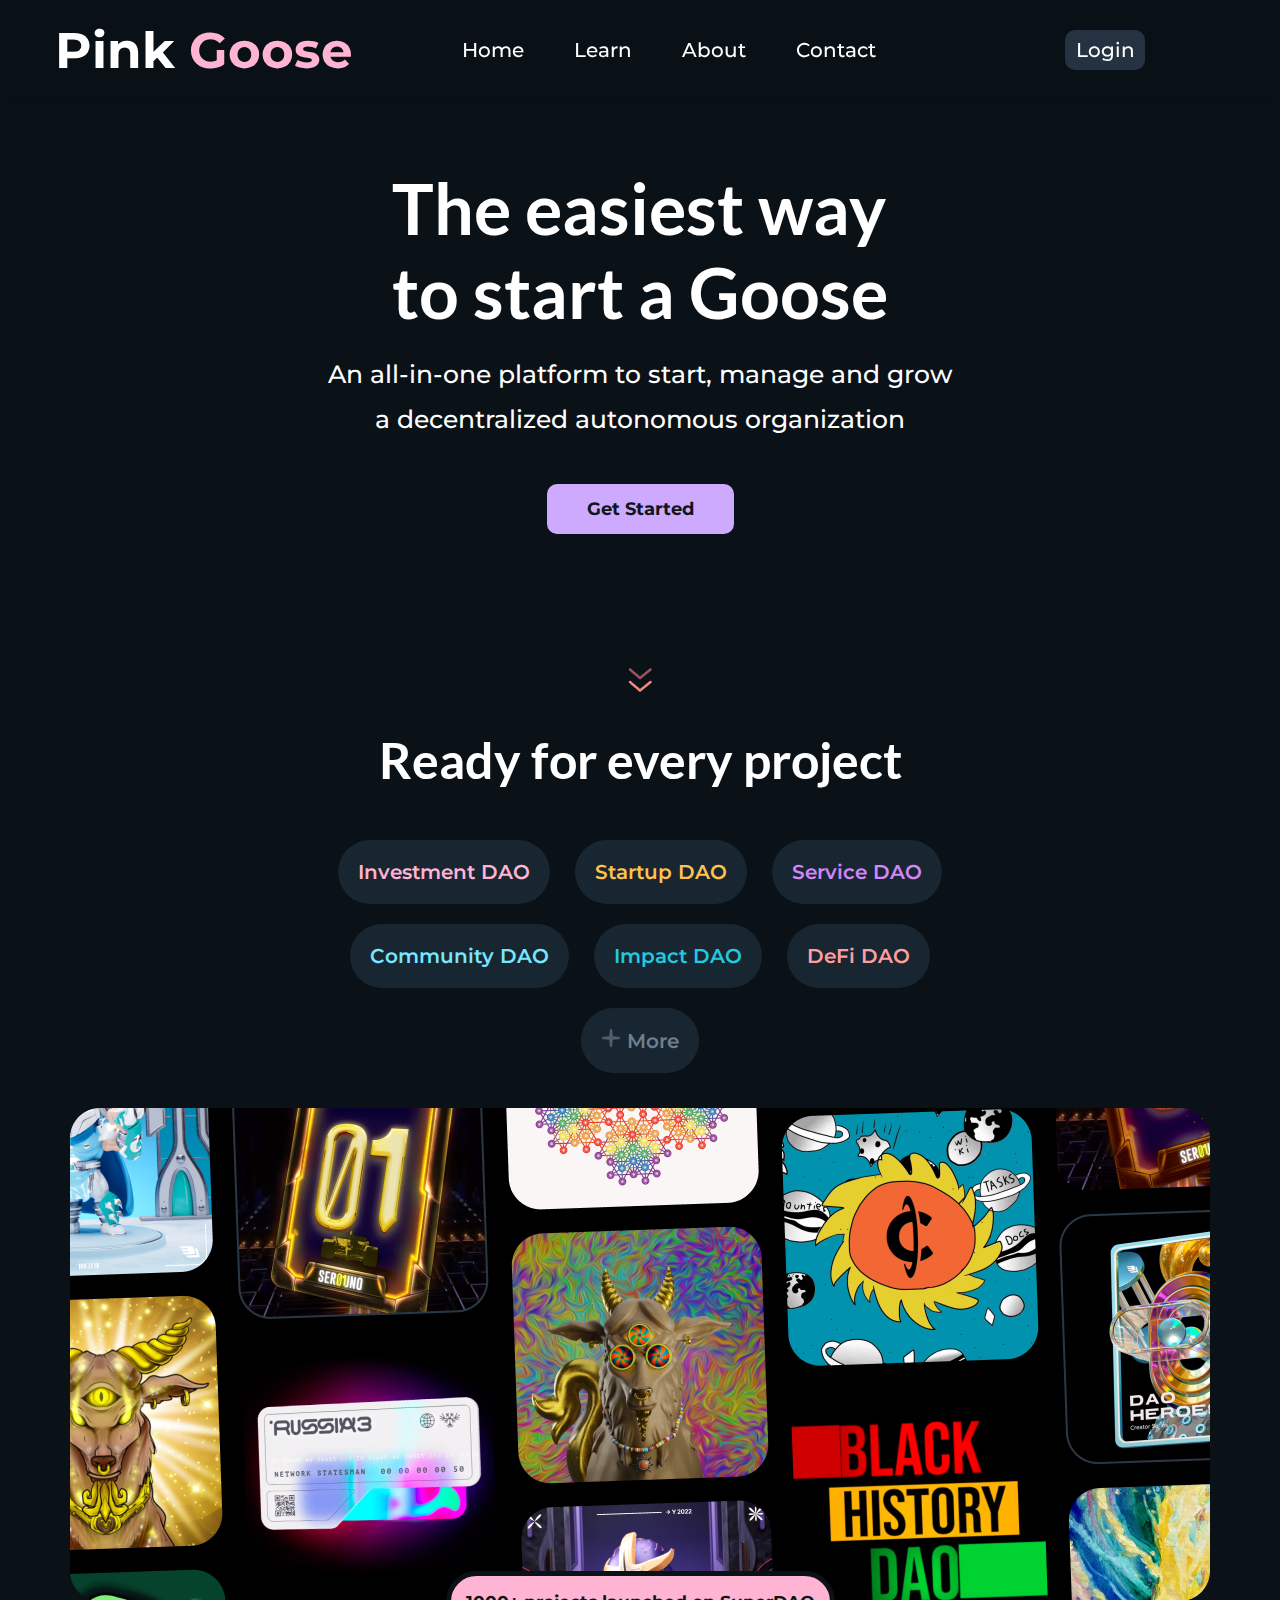
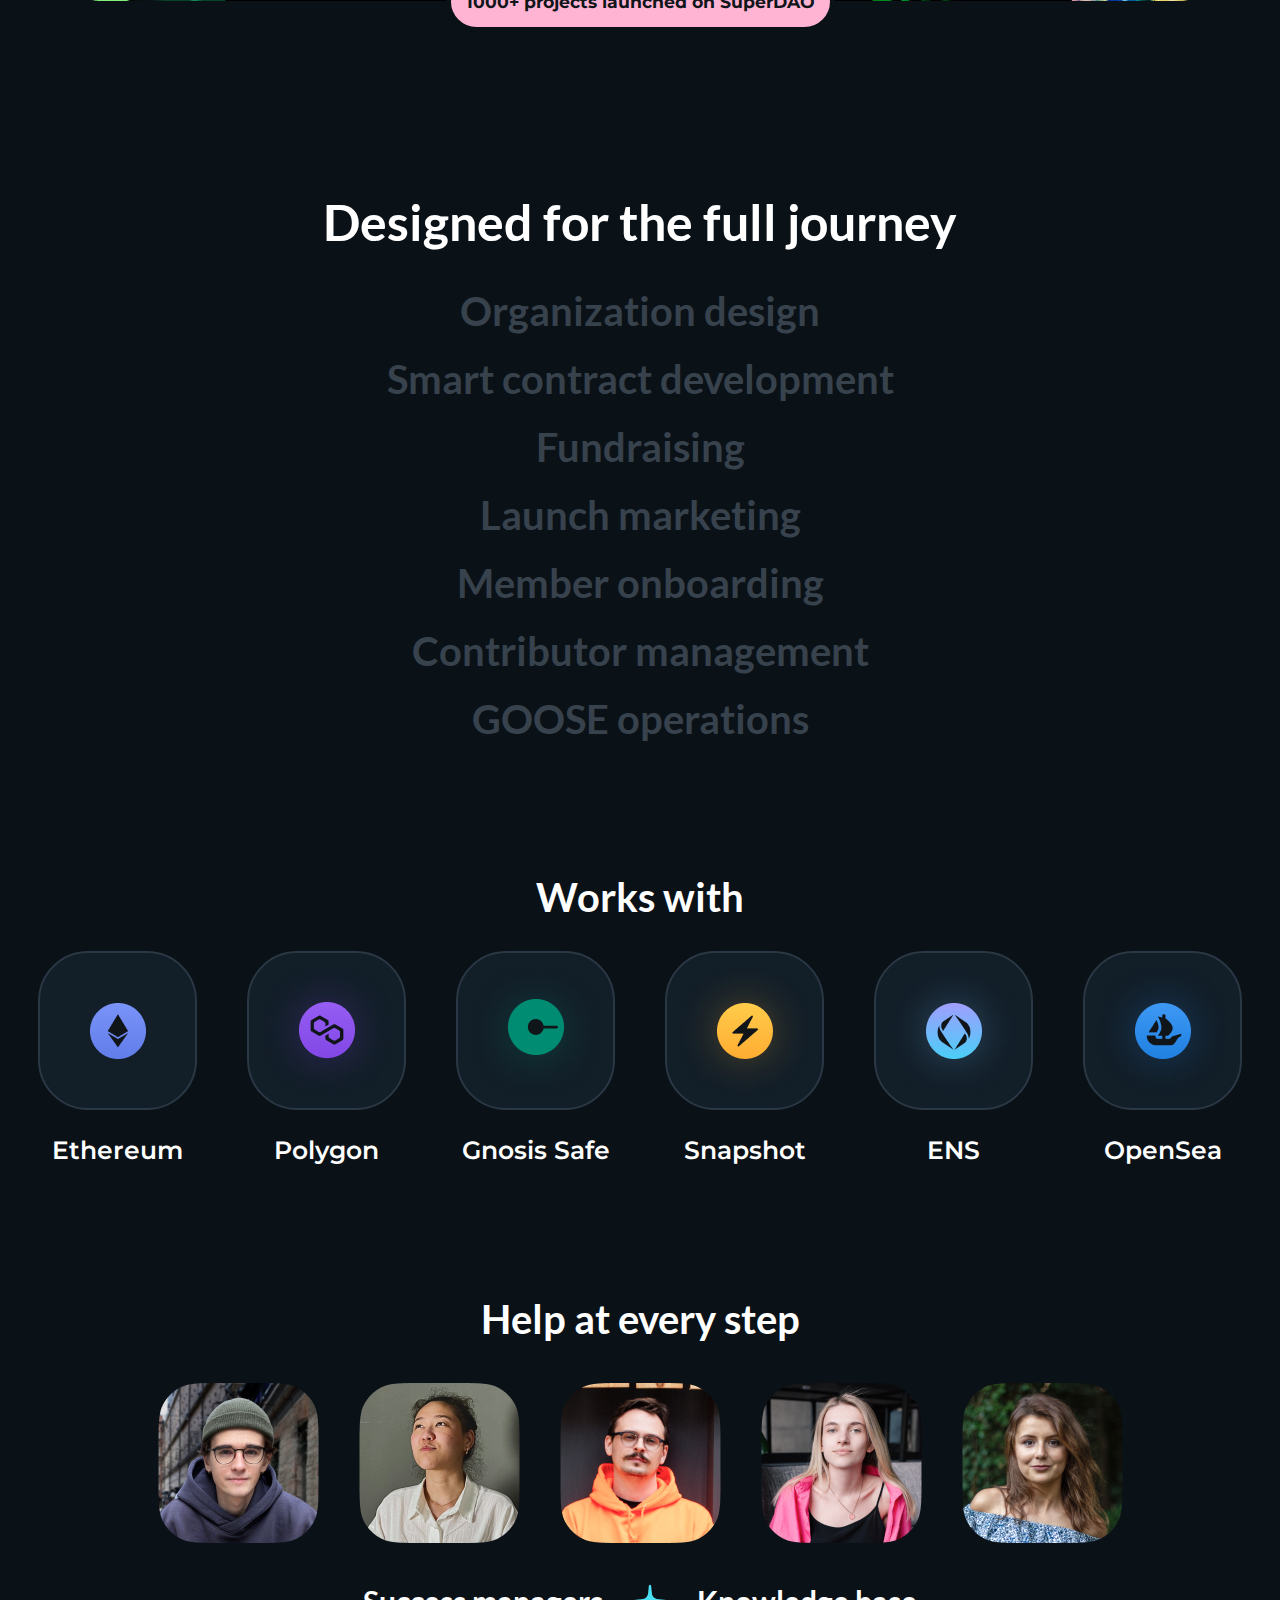
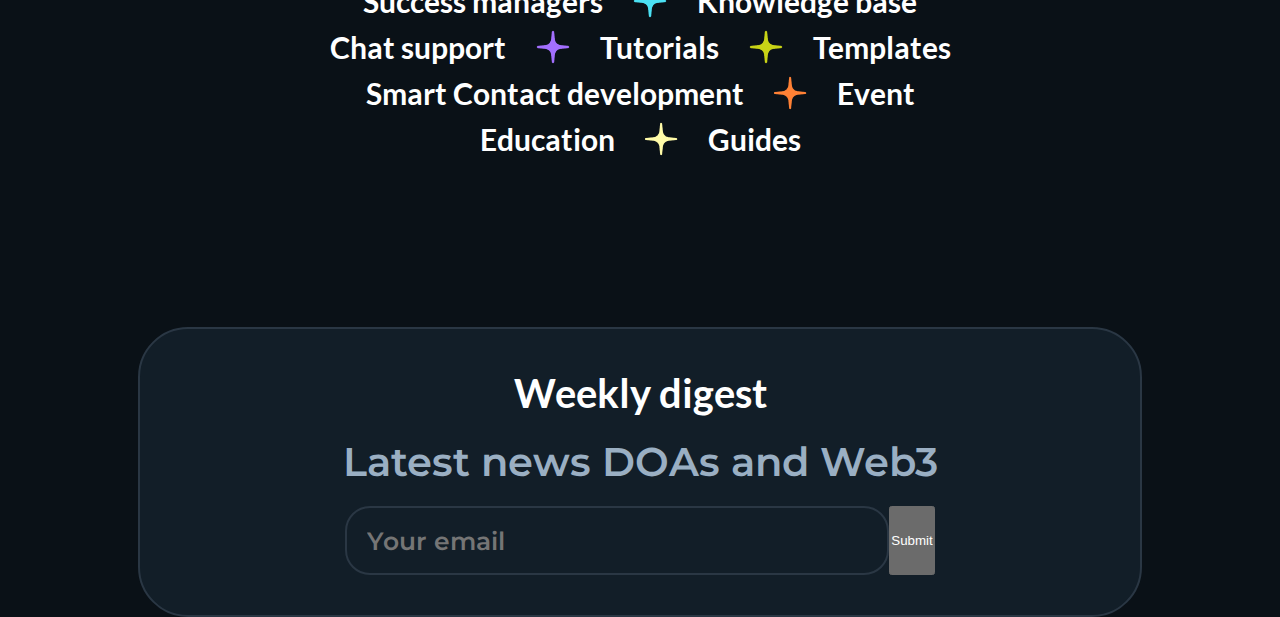
==== commit 526a4ddb: "yup" ====
--- a/index.html
+++ b/index.html
@@ -188,7 +188,7 @@
         </div>
 
         <div class="fillroom2"></div>
-        
+
         <div class="help-text-cont">
             <div class="help-text">Success managers <img src="images/Star 20.png"> Knowledge base</div>
             <div class="help-text">Chat support <img src="images/Star 23.png"> Tutorials <img src="images/Star 22.png"> Templates</div>
@@ -203,6 +203,12 @@
             <h1 class="email-top-text">Weekly digest</h1>
 
             <h1 class="latest-news">Latest news DOAs and Web3</h1>
+
+            <div class="email-type-cont">
+                <input class="email-type-bar" type="email" name="email" id="email" placeholder="Your email">
+
+                <input class="sumbit-email" type="submit" name="submit" id="sumbit" placeholder="Subscribe">
+            </div>
         </div>
     </main>
 </body>
--- a/css/main.css
+++ b/css/main.css
@@ -501,6 +501,49 @@
     font-family: semiserrat;
 }
 
+.email-type-cont {
+    display: flex;
+    flex-direction: row;
+    justify-content: space-between;
+}
+
+.email-type-bar {
+    background-color: #121E28;
+    
+    width: 500px;
+    height: 25px;
+
+    border-radius: 25px;
+    border: #2a3744;
+    border-width: 2px;
+    border-style: solid;
+
+    display: flex;
+    flex-direction: column;
+    align-items: center;
+
+    font-size:25px;
+    font-family: semiserrat;
+
+    padding: 20px;
+}
+
+.submit-email {
+    background-color: #ceaaff;
+
+    width: 100px;
+    height: 50px;
+
+    border-radius: 10px;
+    border-width: 0px;
+
+    margin-top: 50px;
+    padding: 0px 40px 0px 40px;
+
+    font-size: 18px;
+    font-family: boldserrat;
+}
+
 .color-pink {
     color: #ffb4d3;
 }
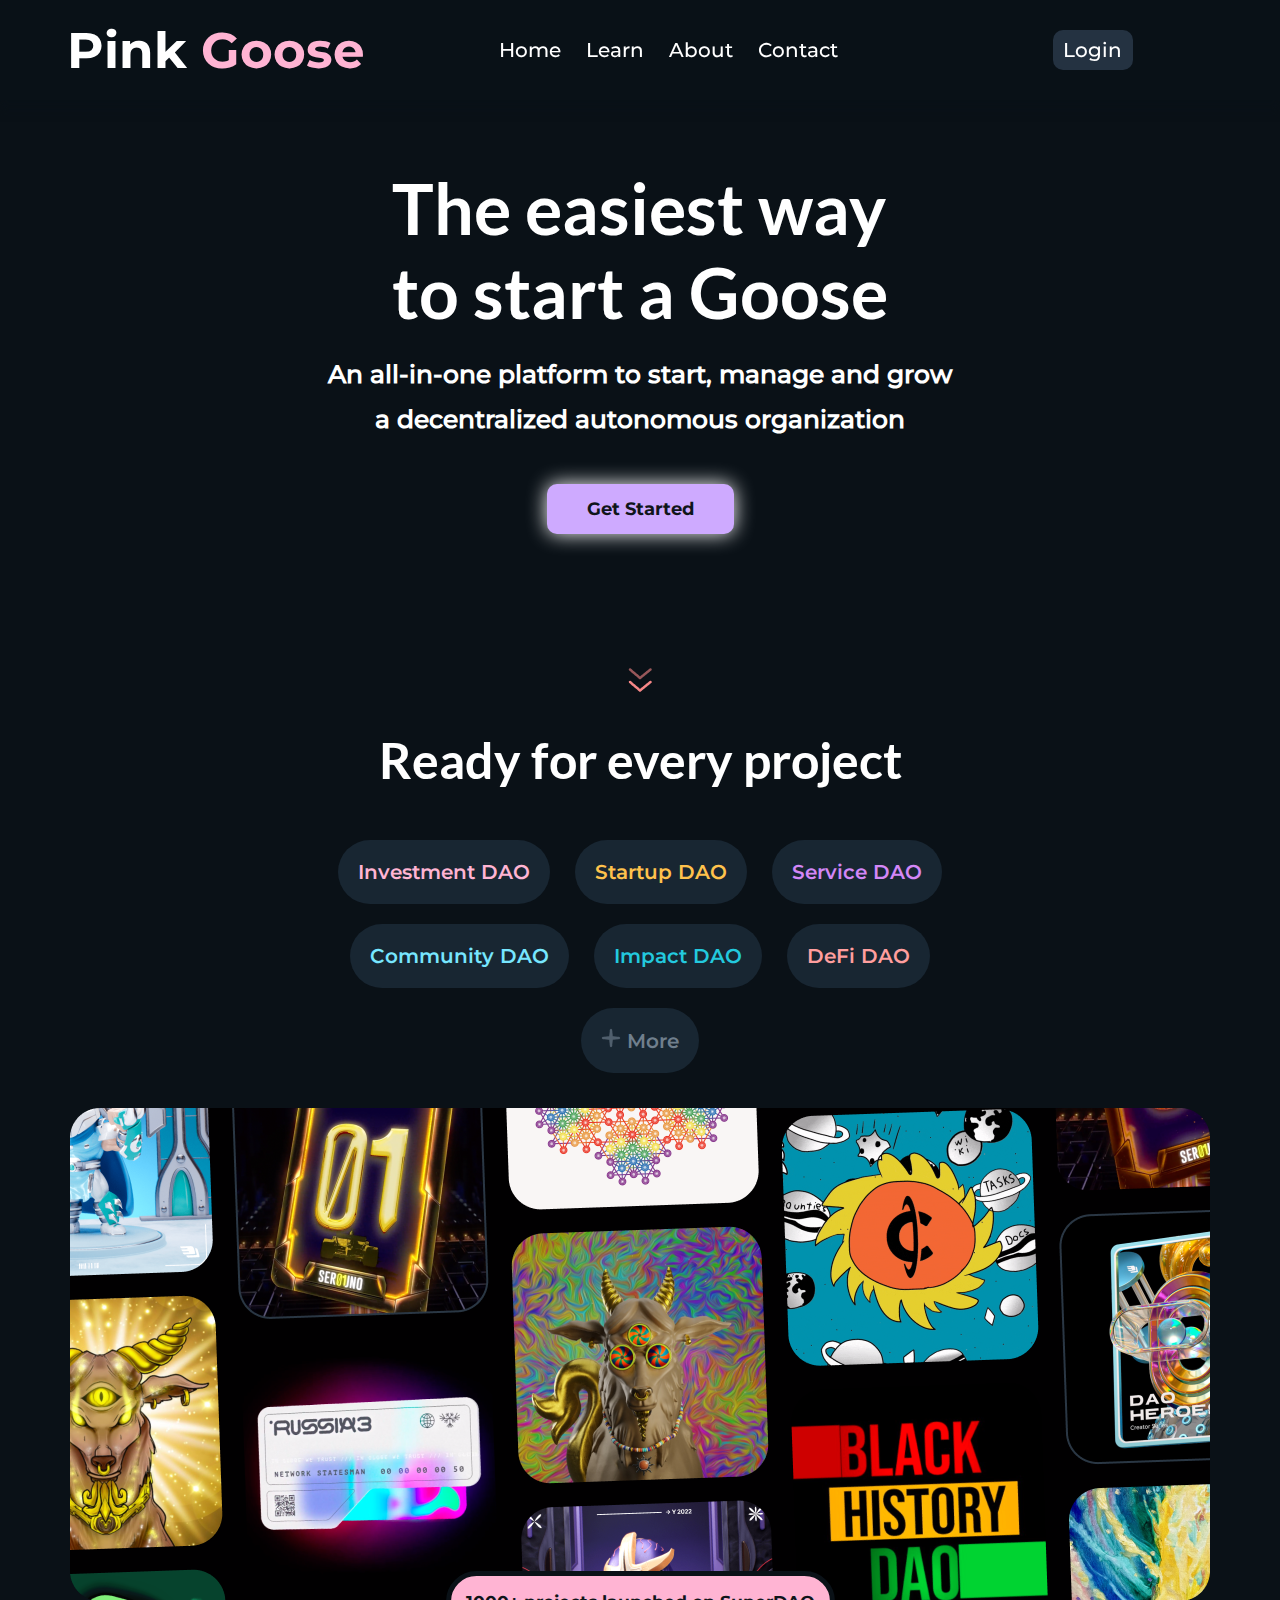
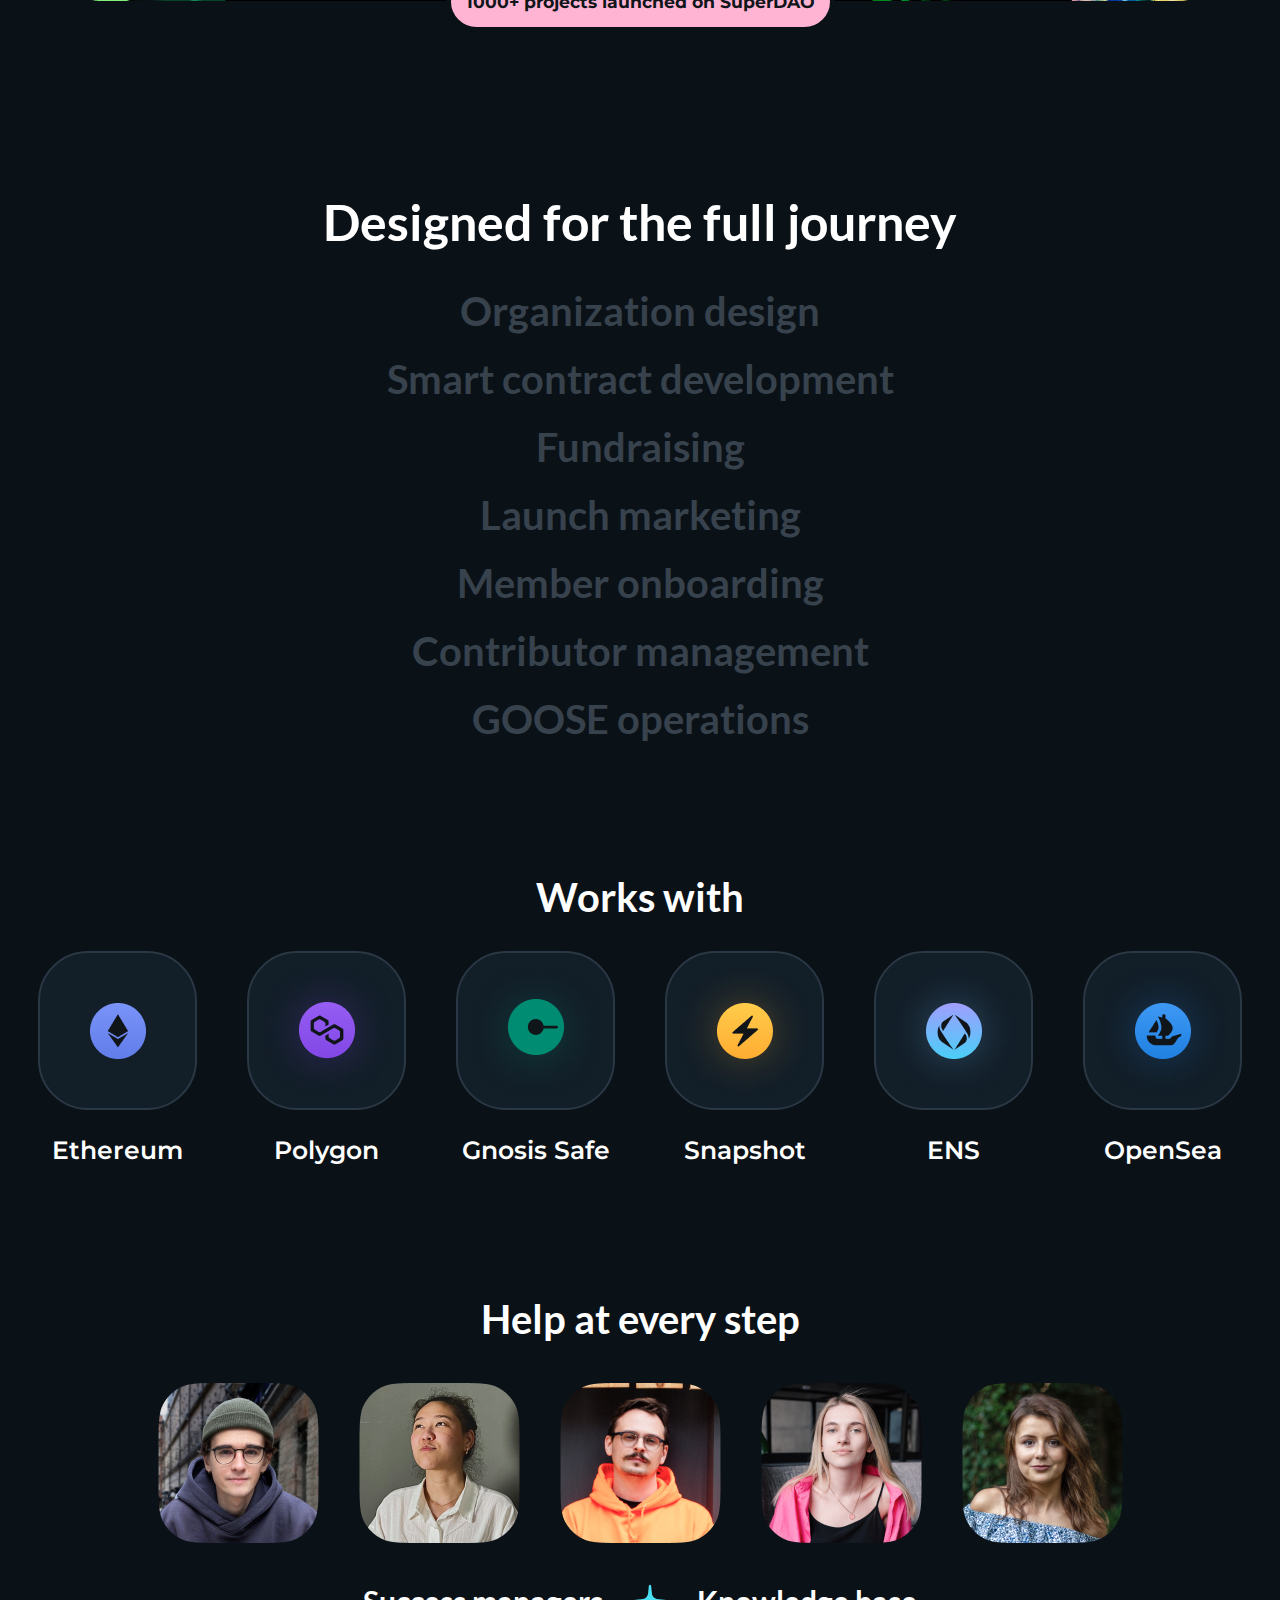
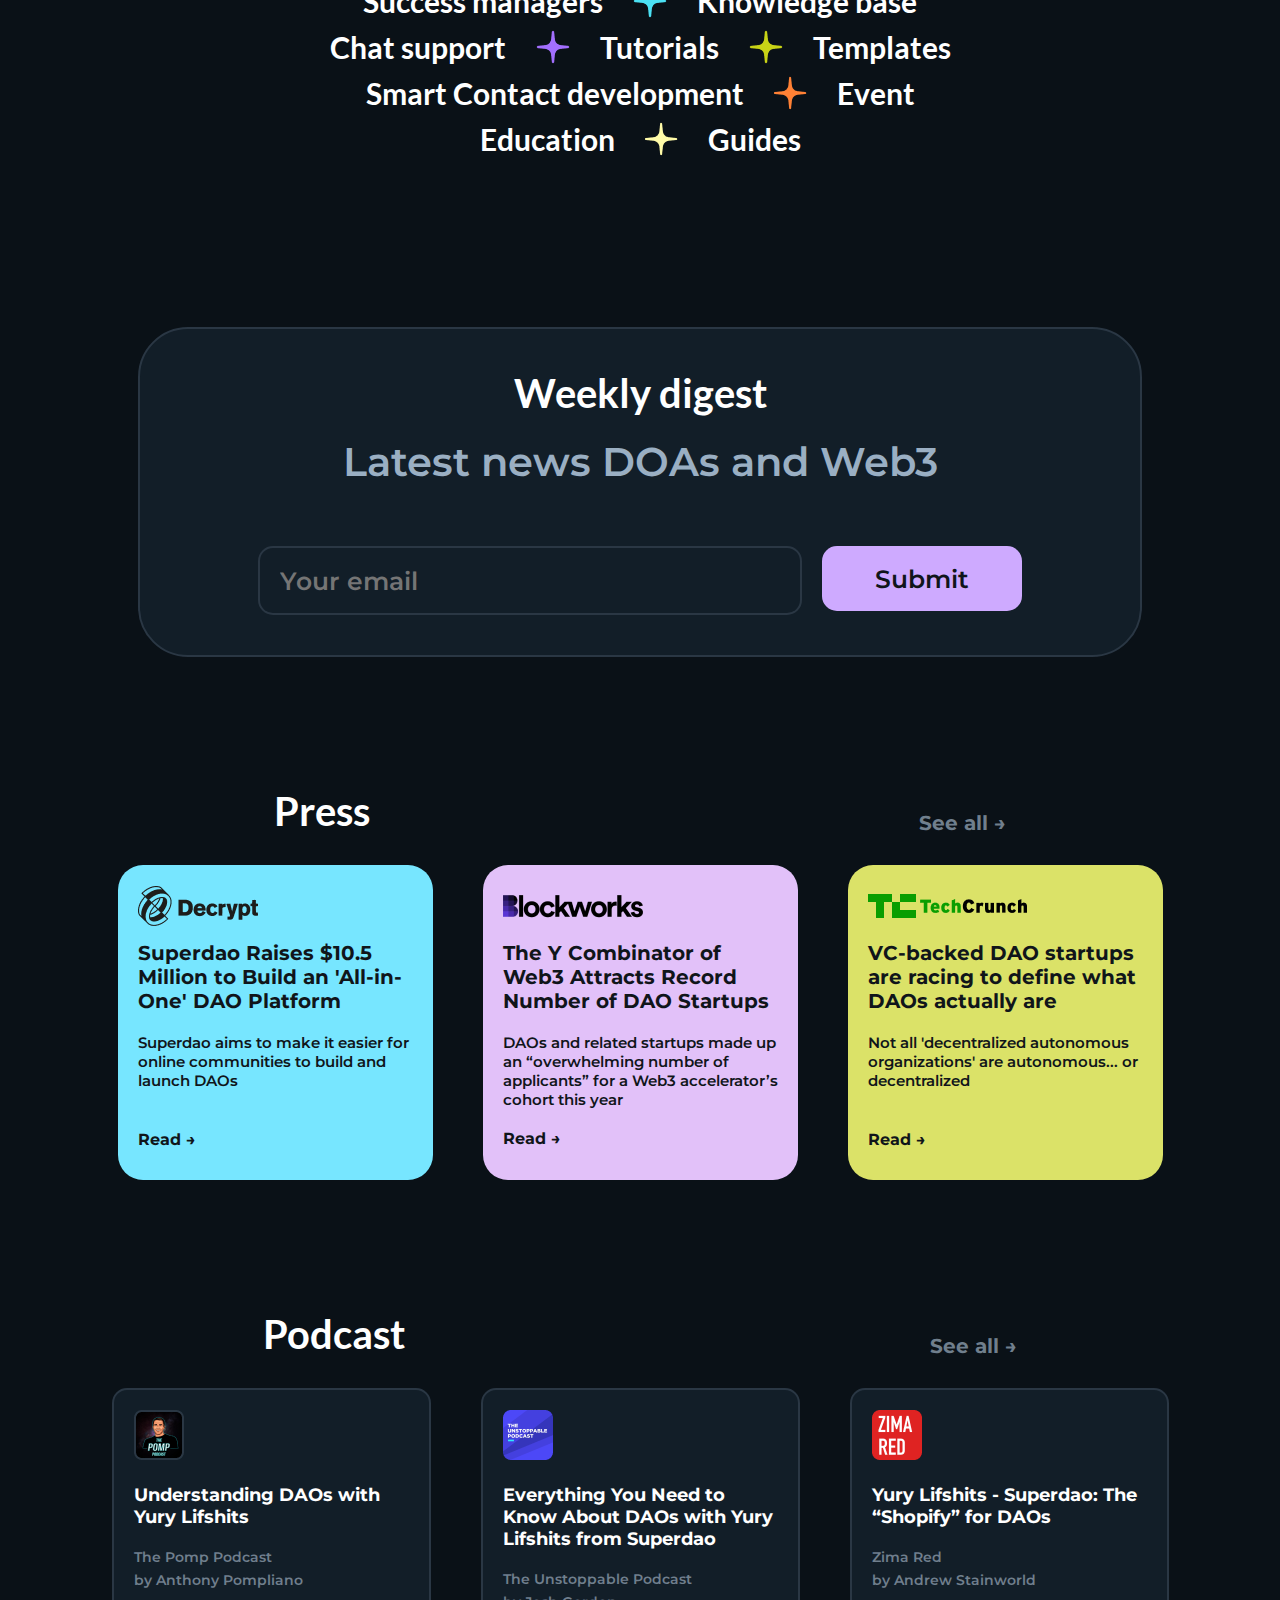
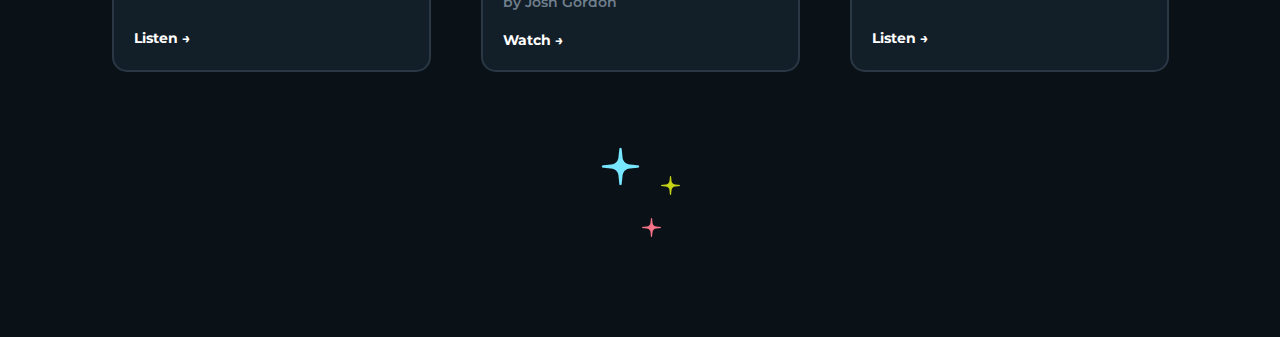
==== commit 4ebf12c2: "." ====
--- a/index.html
+++ b/index.html
@@ -21,21 +21,23 @@
         </a>
 
         <nav class="header-buttons">
-            <div class="home">
-                <a href="index.html"><span>Home</span></a>
-            </div>
-
-            <div class="learn">
-                <a href="#"><span>Learn</span></a>
-            </div>
-
-            <div class="about">
-                <a href="#"><span>About</span></a>
-            </div>
-
-            <div class="contact">
-                <a href="#"><span>Contact</span></a>
-            </div>
+            <ul class="header-list">
+                <li class="home">
+                    <a href="index.html"><span>Home</span></a>
+                </li>
+
+                <li class="learn">
+                    <a href="#"><span>Learn</span></a>
+                </li>
+
+                <li class="about">
+                    <a href="#"><span>About</span></a>
+                </li>
+
+                <li class="contact">
+                    <a href="#"><span>Contact</span></a>
+                </li>
+            </ul>
         </nav>
         <button class="login">
             <a href="#"><span>Login</span></a>
@@ -44,13 +46,13 @@
     <main>
         <div class="text-cont">
             <div class="top">
-                <p class="top-text">The easiest way</p>
-                <p class="top-text">to start a Goose</p>
+                <h1 class="top-text">The easiest way</h1>
+                <h1 class="top-text">to start a Goose</h1>
             </div>
 
             <div class="bottom">
-                <p class="bottom-text">An all-in-one platform to start, manage and grow</p>
-                <p class="bottom-text">a decentralized autonomous organization</p>
+                <h3 class="bottom-text">An all-in-one platform to start, manage and grow</h3>
+                <h3 class="bottom-text">a decentralized autonomous organization</h3>
             </div>
 
             <button class="get-started">
@@ -107,8 +109,6 @@
             </div>
         </div>
 
-        <div class="fillroom"></div>
-
         <div class="designs-text-cont">
             <div class="designs-top-text">
                 <h1>Designed for the full journey</h1>
@@ -131,8 +131,6 @@
             </div>
         </div>
 
-        <div class="fillroom"></div>
-
         <div class="work-with-cont">
             <div class="work-with-top-text">
                 <h1 class="works-with">Works with</h1>
@@ -176,8 +174,6 @@
         <div class="help-cont">
             <h1 class="help-top-text">Help at every step</h1>
         </div>
-
-        <div class="fillroom2"></div>
 
         <div class="people-img-cont">
             <img src="images/Frame 5683.png" alt="white guy, no moustache">
@@ -187,29 +183,112 @@
             <img src="images/Frame 5690.png" alt="average baddie">
         </div>
 
-        <div class="fillroom2"></div>
-
         <div class="help-text-cont">
             <div class="help-text">Success managers <img src="images/Star 20.png"> Knowledge base</div>
-            <div class="help-text">Chat support <img src="images/Star 23.png"> Tutorials <img src="images/Star 22.png"> Templates</div>
+            <div class="help-text">Chat support <img src="images/Star 23.png"> Tutorials <img src="images/Star 22.png">
+                Templates</div>
             <div class="help-text">Smart Contact development <img src="images/Star 21.png"> Event</div>
             <div class="help-text">Education <img src="images/Star 24.png"> Guides</div>
         </div>
 
-        <div class="fillroom"></div>
-        <div class="fillroom2"></div>
-
         <div class="email-cont">
             <h1 class="email-top-text">Weekly digest</h1>
 
-            <h1 class="latest-news">Latest news DOAs and Web3</h1>
+            <h3 class="latest-news">Latest news DOAs and Web3</h3>
 
             <div class="email-type-cont">
                 <input class="email-type-bar" type="email" name="email" id="email" placeholder="Your email">
 
-                <input class="sumbit-email" type="submit" name="submit" id="sumbit" placeholder="Subscribe">
-            </div>
-        </div>
+                <input class="sumbit-email color-black" type="submit" name="submit" id="sumbit" placeholder="Subscribe">
+            </div>
+        </div>
+
+        <div class="press-podcast-cont">
+            <h1 class="press-podcast-top-text">Press<h1>
+
+                    <div class="see-all-text color-grey">See all →</div>
+        </div>
+
+        <div class="press-podcast-box-cont">
+            <div class="press-box bg-light-blue">
+                <img class="press-podcast-img" src="images/decrypt.png" alt="decrypt">
+
+                <p class="press-text color-black">Superdao Raises $10.5 Million to Build an 'All-in-One' DAO Platform
+                </p>
+
+                <p class="press-text2 color-black">Superdao aims to make it easier for online communities to build and
+                    launch DAOs</p>
+
+                <button class="read color-black">Read →</button>
+            </div>
+
+            <div class="press-box bg-purple">
+                <img class="press-podcast-img" src="images/blockworks.png" alt="blockworks">
+
+                <p class="press-text color-black">The Y Combinator of Web3 Attracts Record Number of DAO Startups</p>
+
+                <p class="press-text2 color-black">DAOs and related startups made up an “overwhelming number of
+                    applicants” for a Web3 accelerator’s cohort this year</p>
+
+                <button class="read2 color-black">Read →</button>
+            </div>
+
+            <div class="press-box bg-yellow">
+                <img class="press-podcast-img" src="images/techcrunch.png" alt="techcrunch">
+
+                <p class="press-text color-black">VC-backed DAO startups are racing to define what DAOs actually are</p>
+
+                <p class="press-text2 color-black">Not all 'decentralized autonomous organizations' are autonomous... or
+                    decentralized</p>
+
+                <button class="read color-black">Read →</button>
+            </div>
+        </div>
+
+        <div class="press-podcast-cont">
+            <h1 class="press-podcast-top-text">Podcast<h1>
+
+                    <div class="see-all-text color-grey">See all →</div>
+        </div>
+
+        <div class="press-podcast-box-cont">
+            <div class="podcast-box">
+                <img class="press-podcast-img" src="images/thepompPodcast.png" alt="thePompPodcast">
+
+                <p class="podcast-text">Understanding DAOs with Yury Lifshits</p>
+
+                <p class="podcast-text2 color-grey">The Pomp Podcast</p>
+                <p class="podcast-text3 color-grey">by Anthony Pompliano</p>
+
+                <button class="listen"> Listen →</button>
+            </div>
+
+            <div class="podcast-box">
+                <img class="press-podcast-img" src="images/theUnstoppablePodcast.png" alt="theUnstoppablePodcast">
+
+                <p class="podcast-text">Everything You Need to Know About DAOs with Yury Lifshits from Superdao</p>
+
+                <p class="podcast-text2 color-grey">The Unstoppable Podcast</p>
+                <p class="podcast-text3 color-grey">by Josh Gordon</p>
+
+                <button class="watch"> Watch →</button>
+            </div>
+
+            <div class="podcast-box">
+                <img class="press-podcast-img" src="images/zimaRed.png" alt="zimaRed">
+
+                <p class="podcast-text">Yury Lifshits - Superdao: The “Shopify” for DAOs</p>
+
+                <p class="podcast-text2 color-grey">Zima Red</p>
+                <p class="podcast-text3 color-grey">by Andrew Stainworld</p>
+
+                <button class="listen"> Listen →</button>
+            </div>
+        </div>
+
+        <img class="stars" src="images/Group 5597.png" alt="stars">
+
+        <div class="goose-idea"></div>
     </main>
 </body>
 
--- a/css/main.css
+++ b/css/main.css
@@ -60,14 +60,17 @@
     border-width: 0px;
 }
 
-.fillroom {
-    width: 100%;
-    height: 130px;
-}
-
-.fillroom2 {
-    width: 100%;
-    height: 40px;
+ul, li {
+    width: 100%;
+    height: fit-content;
+
+    text-decoration: none;
+    list-style: none;
+    
+    display: flex;
+    flex-direction: row;
+
+    gap: 25px;
 }
 
 .logo {
@@ -201,6 +204,8 @@
 
     font-size: 18px;
     font-family: boldserrat;
+
+    box-shadow: 0px 0px 20px #fff ;
 
     transition: all 0.3s ease;
 }
@@ -335,6 +340,8 @@
 
     font-size: 25px;
     font-family: lato;
+
+    margin-top: 130px;
 }
 
 .designs-info-text {
@@ -376,6 +383,8 @@
 
     font-size: 40px;
     font-family: lato;
+
+    margin-top: 130px;
 }
 
 .work-with-boxes {
@@ -426,6 +435,10 @@
     font-family: semiserrat;
 }
 
+.help-cont {
+    margin-top: 130px;
+}
+
 .help-top-text {
     font-size: 40px;
     font-family: lato;
@@ -441,6 +454,7 @@
     justify-content: center;
 
     gap: 40px;
+    margin-top: 40px;
 }
 
 .help-text-cont {
@@ -452,6 +466,7 @@
     align-items: center;
 
     gap: 10px;
+    margin-top: 40px;
 }
 
 .help-text {
@@ -481,6 +496,7 @@
     border-style: solid;
 
     padding: 40px 0px 40px 0px;
+    margin-top: 170px;
 
     display: flex;
     flex-direction: column;
@@ -504,7 +520,9 @@
 .email-type-cont {
     display: flex;
     flex-direction: row;
-    justify-content: space-between;
+
+    gap: 20px;
+    margin-top: 40px;
 }
 
 .email-type-bar {
@@ -513,7 +531,7 @@
     width: 500px;
     height: 25px;
 
-    border-radius: 25px;
+    border-radius: 15px;
     border: #2a3744;
     border-width: 2px;
     border-style: solid;
@@ -522,26 +540,172 @@
     flex-direction: column;
     align-items: center;
 
-    font-size:25px;
+    font-size: 25px;
     font-family: semiserrat;
 
     padding: 20px;
 }
 
-.submit-email {
+.sumbit-email {
     background-color: #ceaaff;
 
-    width: 100px;
-    height: 50px;
-
-    border-radius: 10px;
+    width: 200px;
+    height: 65px;
+
+    border-radius: 15px;
     border-width: 0px;
 
-    margin-top: 50px;
-    padding: 0px 40px 0px 40px;
-
+    font-size: 25px;
+    font-family: semiserrat;
+    cursor: pointer;
+}
+
+.press-podcast-cont {
+    width: 100%;
+    height: fit-content;
+
+    display: flex;
+    flex-direction: row;
+    align-items: flex-end;
+    justify-content: space-around;
+
+    margin-top: 130px;
+}
+
+.press-podcast-top-text {
+    font-size: 40px;
+    font-family: lato;
+}
+
+.see-all-text {
+    font-size: 20px;
+    font-family: boldserrat;
+}
+
+.press-podcast-box-cont {
+    width: 100%;
+    height: fit-content;
+
+    display: flex;
+    flex-direction: row;
+    justify-content: center;
+
+    gap: 50px;
+}
+
+.press-box {
+    width: 315px;
+    height: 315px;
+
+    border-radius: 25px;
+
+    margin-top: 30px;
+}
+
+.press-podcast-img {
+    margin: 20px 0px 10px 20px;
+}
+
+.press-text {
+    font-size: 20px;
+    font-family: boldserrat;
+    
+    padding-left: 20px;
+    padding-right: 20px;
+}
+
+.press-text2 {
+    font-size: 15px;
+    font-family: semiserrat;
+    
+    padding: 20px;
+}
+
+.read {
+    font-size: 16px;
+    font-family: boldserrat;
+
+    padding: 20px;
+
+    cursor: pointer;
+}
+
+.read2 {
+    font-size: 16px;
+    font-family: boldserrat;
+    
+    padding-left: 20px;
+
+    cursor: pointer;
+}
+
+.podcast-box {
+    background-color: #121E28;
+
+    width: 315px;
+    height: 280px;
+
+    border-radius: 15px;
+    border: #2a3744;
+    border-width: 2px;
+    border-style: solid;
+
+    margin-top: 30px;
+}
+
+.podcast-text {
     font-size: 18px;
     font-family: boldserrat;
+
+    padding: 0px 20px 0px 20px;
+    margin-top: 10px;
+}
+
+.podcast-text2 {
+    font-size: 14px;
+    font-family: semiserrat;
+
+    padding-left: 20px;
+    margin-top: 20px;
+}
+
+.podcast-text3 {
+    font-size: 14px;
+    font-family: semiserrat;
+
+    padding-left: 20px;
+    margin-top: 5px;
+}
+
+.listen {
+    font-size: 14px;
+    font-family: boldserrat;
+
+    padding-left: 20px;
+    margin-top: 40px;
+
+    cursor: pointer;
+}
+
+.watch {
+    font-size: 14px;
+    font-family: boldserrat;
+
+    padding-left: 20px;
+    margin-top: 20px;
+
+    cursor: pointer;
+}
+
+.stars {
+    margin:75px 0px 100px 0px;
+}
+
+.goose-idea {
+    width: 100%;
+    height: fit-content;
+
+    background-color: #fff;
 }
 
 .color-pink {
@@ -574,6 +738,18 @@
 
 .color-black {
     color: #10151a;
+}
+
+.bg-light-blue {
+    background-color: #77e6ff;
+}
+
+.bg-purple {
+    background-color: #e2c1f9;
+}
+
+.bg-yellow {
+    background-color: #dbe268;
 }
 
 @font-face {
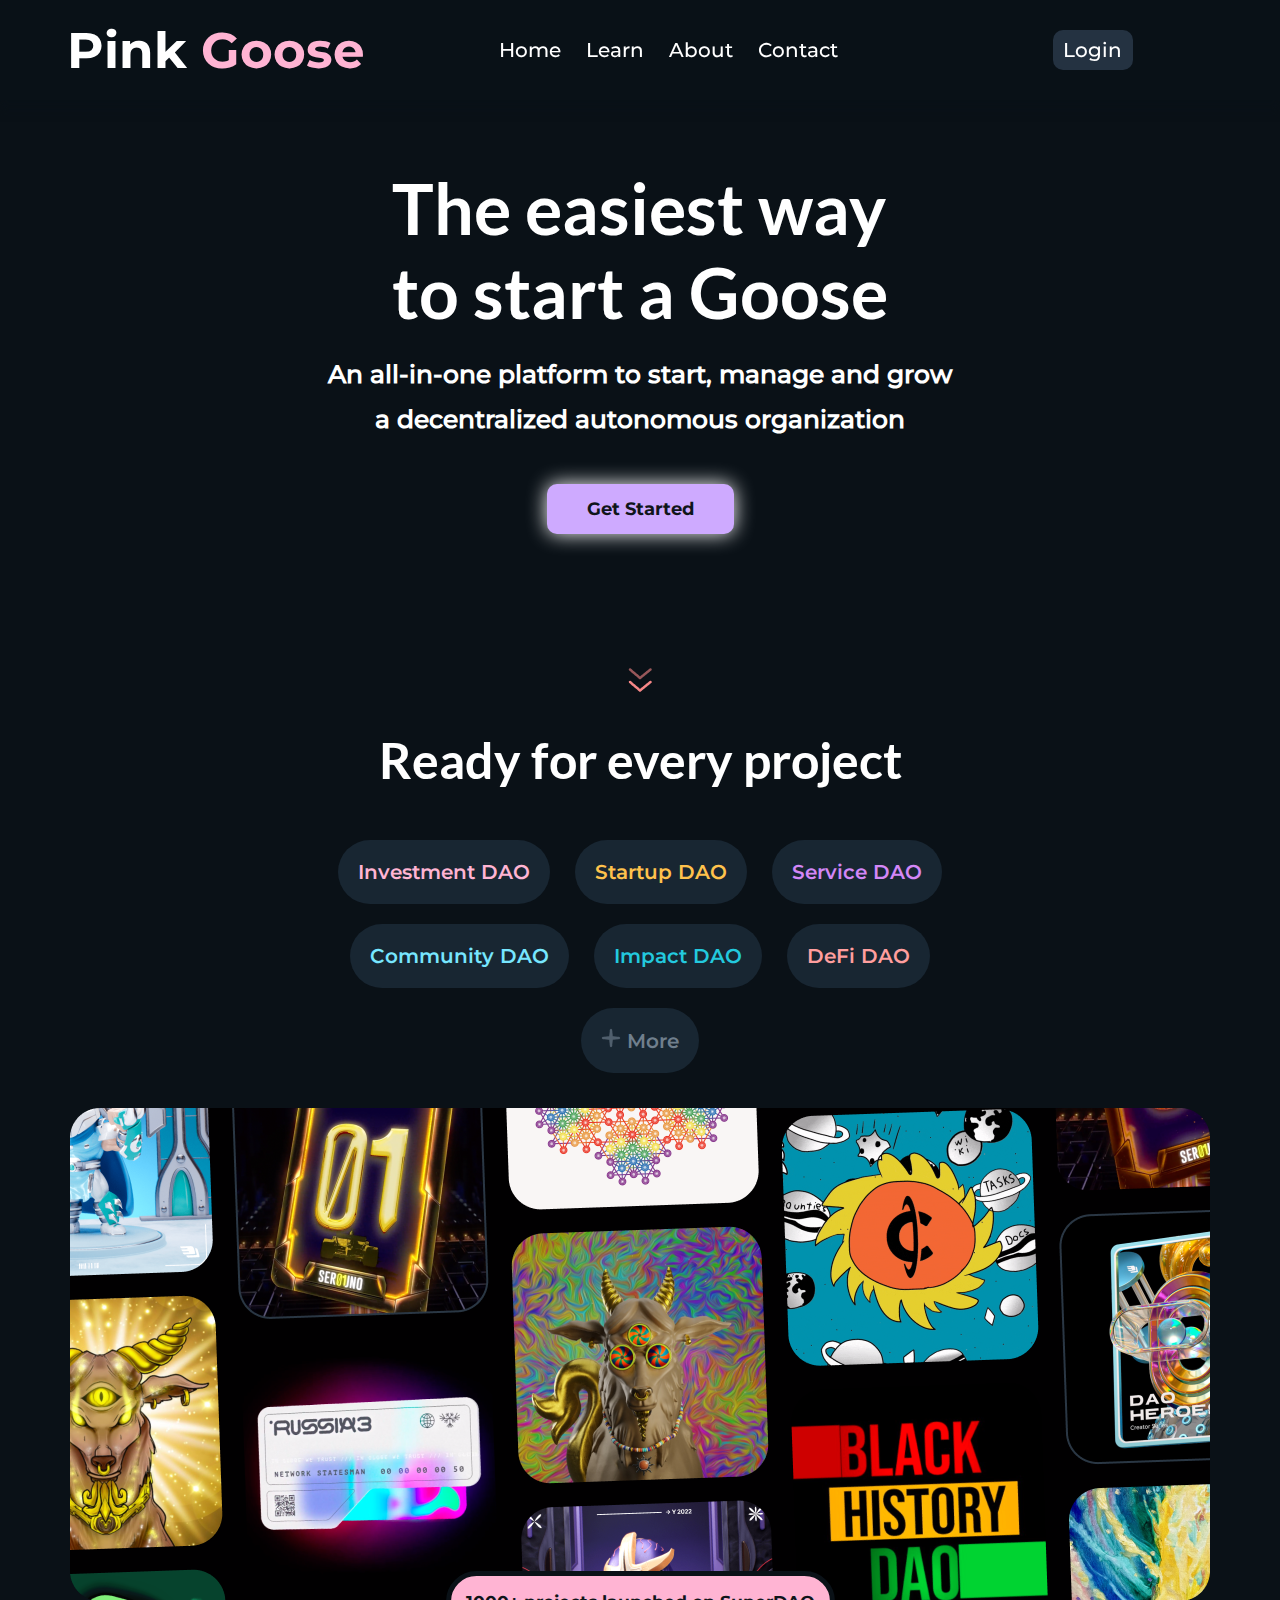
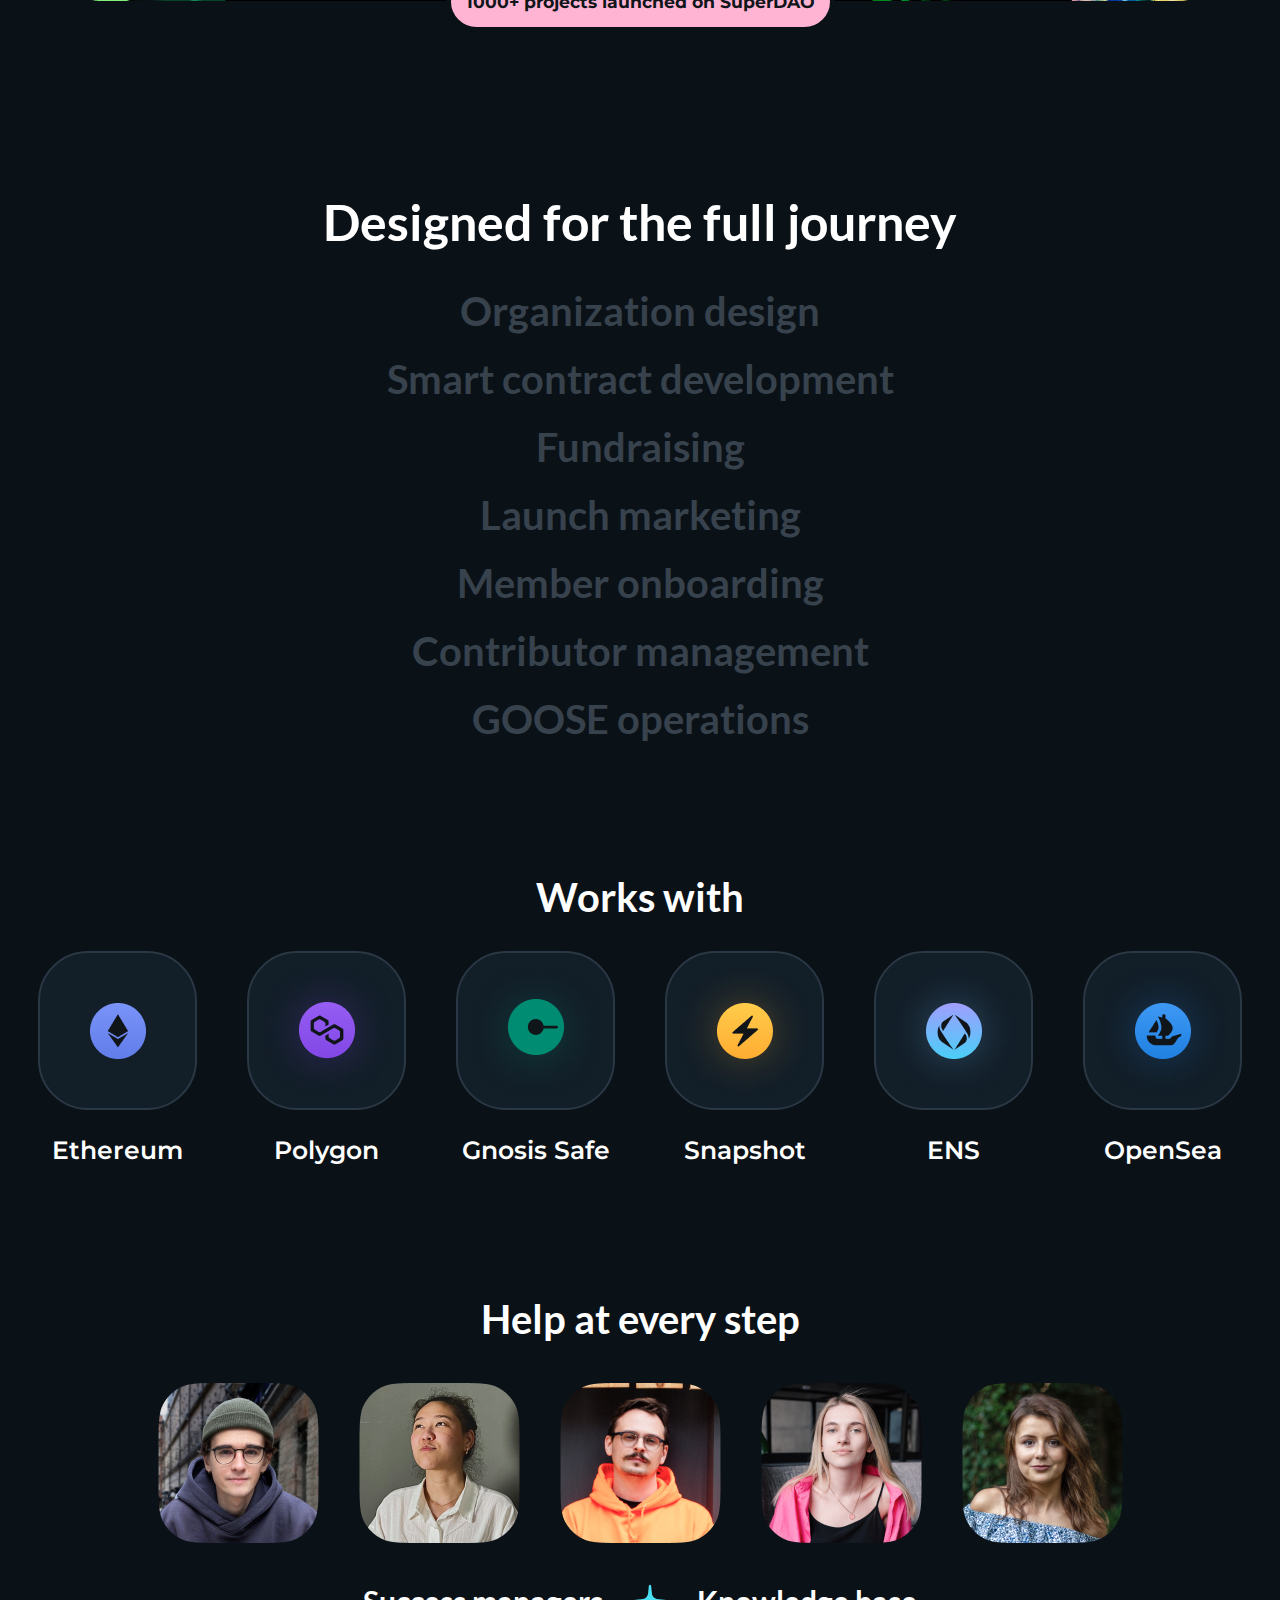
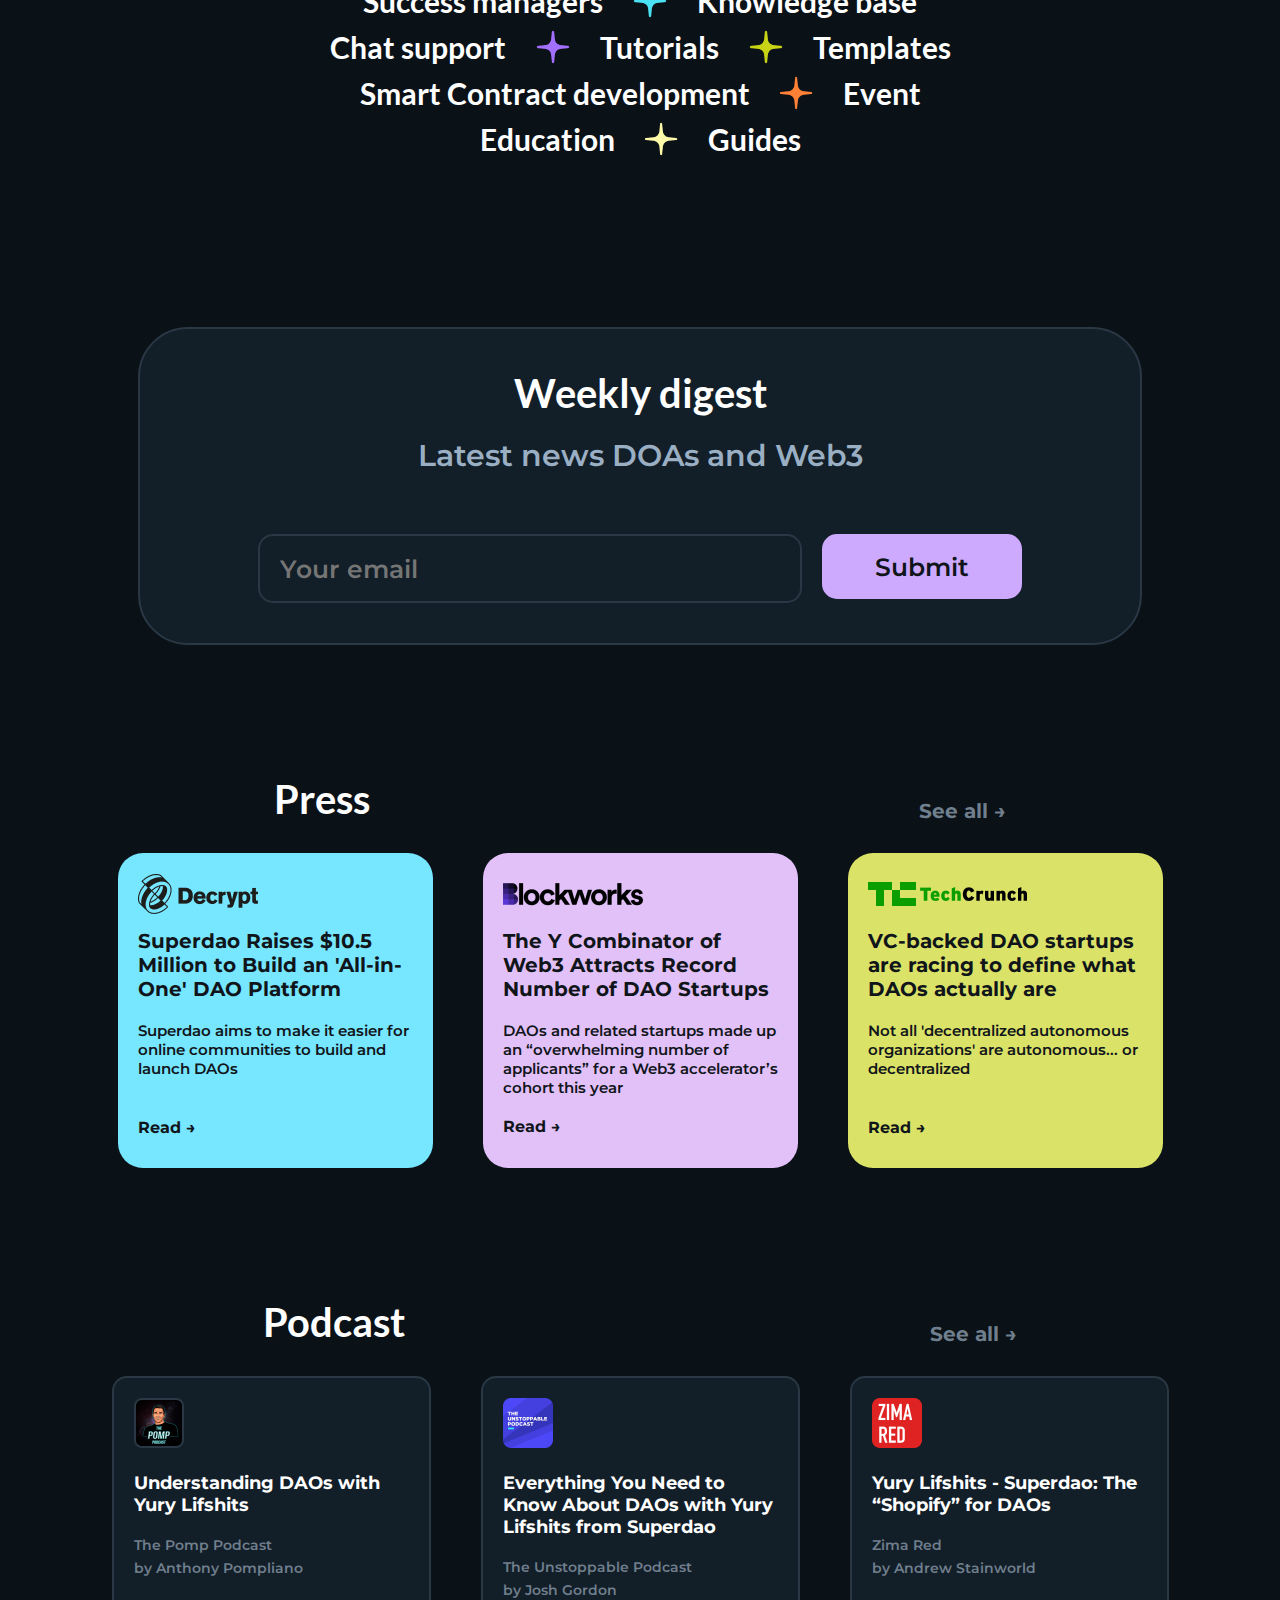
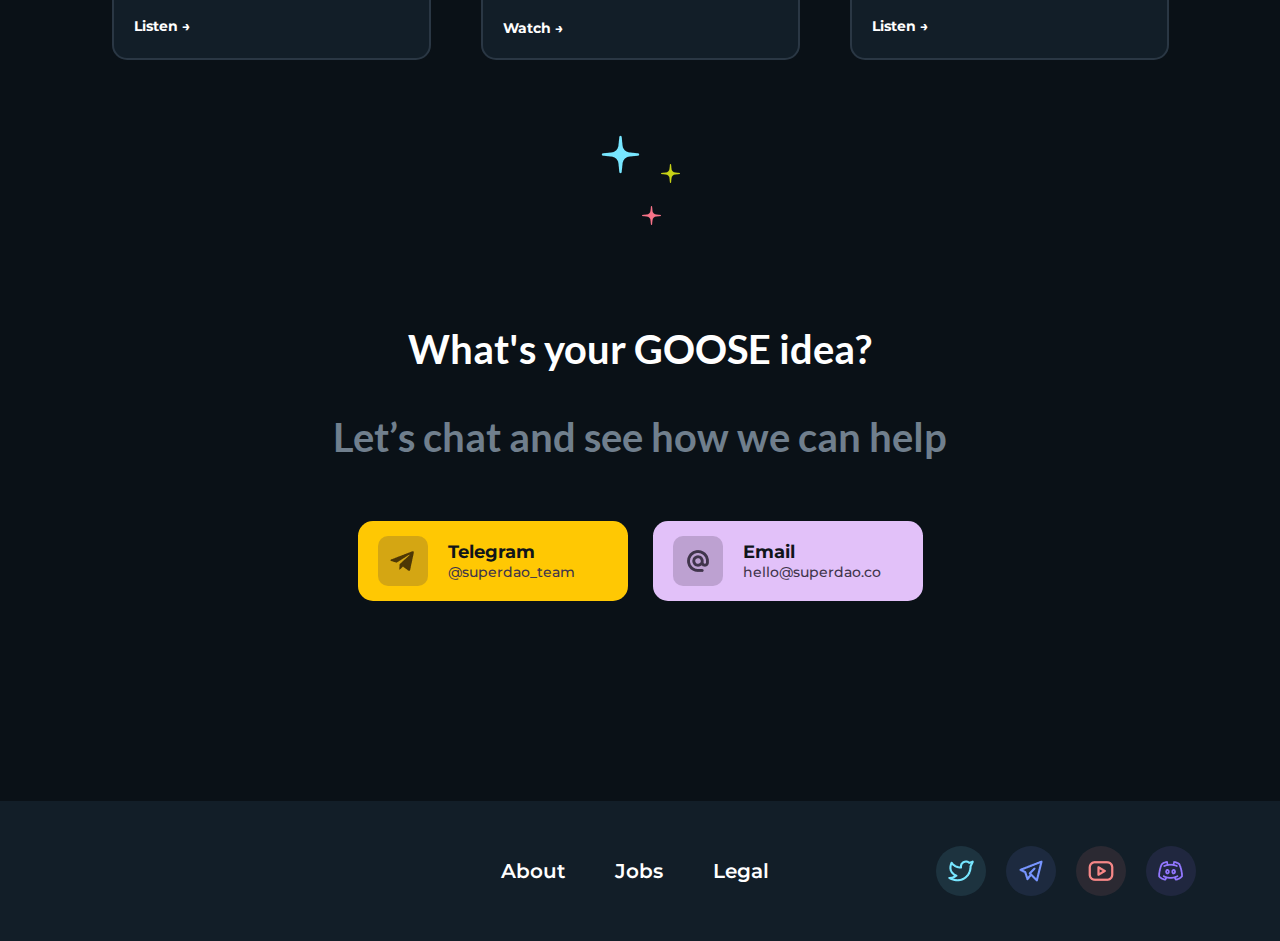
==== commit 337d112f: "final changes" ====
--- a/index.html
+++ b/index.html
@@ -2,49 +2,52 @@
 <html lang="en">
 
 <head>
-    <meta charset="UTF-8">
-    <meta name="viewport" content="width=device-width, initial-scale=1.0">
-
-    <title>Pink Goose - Become A Real Goose</title>
-    <link rel="icon" type="image/x-icon" href="images/PinkGoose.ico">
-
-    <link rel="stylesheet" href="css/main.css">
+    <meta charset="UTF-8"> <!-- Character encoding for the document -->
+    <meta name="viewport" content="width=device-width, initial-scale=1.0"> <!-- Responsive design settings -->
+
+    <title>Home - Pink Goose - Become A Real Goose</title> <!-- Page title -->
+    <link rel="icon" type="image/x-icon" href="images/PinkGoose.ico"> <!-- Favicon -->
+
+    <link rel="stylesheet" href="css/main.css"> <!-- Link to external CSS file -->
 </head>
 
 <body>
     <header>
-        <a href="/">
-            <div class="logo">
+        <a href="/"> <!-- Link to homepage -->
+            <div class="logo"> <!-- Logo container -->
                 <span>Pink</span>
-                <span class="color-pink">Goose</span>
+                <span class="color-pink">Goose</span> <!-- Logo with pink styling -->
             </div>
         </a>
 
-        <nav class="header-buttons">
-            <ul class="header-list">
-                <li class="home">
-                    <a href="index.html"><span>Home</span></a>
-                </li>
-
-                <li class="learn">
-                    <a href="#"><span>Learn</span></a>
-                </li>
-
-                <li class="about">
-                    <a href="#"><span>About</span></a>
-                </li>
-
-                <li class="contact">
-                    <a href="#"><span>Contact</span></a>
-                </li>
+        <nav class="header-buttons"> <!-- Navigation menu -->
+            <ul class="header-list"> <!-- Unordered list for nav items -->
+                <li class="home"><a href="index.html">Home</a></li>
+                <li class="learn"><a href="learn.html">Learn</a></li>
+                <li class="about"><a href="about.html">About</a></li>
+                <li class="contact"><a href="contact.html">Contact</a></li>
             </ul>
         </nav>
-        <button class="login">
-            <a href="#"><span>Login</span></a>
-        </button>
+
+        <button id="login" class="login">Login</button> <!-- Login button -->
     </header>
+
+    <div id="modal" class="modal"> <!-- Modal for login -->
+        <div class="modal-content"> <!-- Modal content area -->
+            <span class="close">&times;</span> <!-- Close button for modal -->
+            <input type="text" class="userInput" placeholder="Enter username"> <!-- Username input -->
+            <input type="password" class="userInput" placeholder="Enter password"> <!-- Password input -->
+            
+            <label for="checkbox" class="remember-me"> <!-- Label for remember me checkbox -->
+                <input type="checkbox" checked> Remember me
+            </label>
+
+            <button class="submit color-black" onclick="document.getElementsByClassName('userInput')[1].value = ''">Submit</button> <!-- Submit button -->
+        </div>
+    </div>
+
     <main>
-        <div class="text-cont">
+        <div class="text-cont"> <!-- Main text content area -->
             <div class="top">
                 <h1 class="top-text">The easiest way</h1>
                 <h1 class="top-text">to start a Goose</h1>
@@ -56,87 +59,63 @@
             </div>
 
             <button class="get-started">
-                <a href="#"><span class="color-black">Get Started</span></a>
+                <a class="color-black" href="#">Get Started</a> <!-- Get started button -->
             </button>
         </div>
 
         <div class="img-cont">
-            <img class="arrow" src="images/arrow.png" alt="arrow">
-        </div>
-
-        <div class="project-cont">
+            <img class="arrow" src="images/arrow.png" alt="arrow"> <!-- Arrow image -->
+        </div>
+
+        <div class="project-cont"> <!-- Project section -->
             <div class="project-text">
-                <h1>Ready for every project</h1>
-            </div>
-
-            <div class="DAO-row-wrap">
+                <h1>Ready for every project</h1> <!-- Heading for projects -->
+            </div>
+
+            <div class="DAO-row-wrap"> <!-- DAO types row -->
+                <div class="DAO-text"><span class="color-pink">Investment DAO</span></div>
+                <div class="DAO-text"><span class="color-yellow">Startup DAO</span></div>
+                <div class="DAO-text"><span class="color-purple">Service DAO</span></div>
+                <div class="DAO-text"><span class="color-baby-blue">Community DAO</span></div>
+                <div class="DAO-text"><span class="color-blue">Impact DAO</span></div>
+                <div class="DAO-text"><span class="color-skin">DeFi DAO</span></div>
                 <div class="DAO-text">
-                    <span class="color-pink">Investment DAO</span>
-                </div>
-
-                <div class="DAO-text">
-                    <span class="color-yellow">Startup DAO</span>
-                </div>
-
-                <div class="DAO-text">
-                    <span class="color-purple">Service DAO</span>
-                </div>
-
-                <div class="DAO-text">
-                    <span class="color-baby-blue">Community DAO</span>
-                </div>
-
-                <div class="DAO-text">
-                    <span class="color-blue">Impact DAO</span>
-                </div>
-
-                <div class="DAO-text">
-                    <span class="color-skin">DeFi DAO</span>
-                </div>
-
-                <div class="DAO-text">
-                    <img src="images/StarMore.png" alt="plus">
+                    <img src="images/StarMore.png" alt="plus"> <!-- Plus icon -->
                     <span class="color-grey">More</span>
                 </div>
             </div>
 
             <div class="image-cont">
-                <img src="images/projectImage.png" alt="project image">
+                <img src="images/projectImage.png" alt="project image"> <!-- Project image -->
 
                 <div class="DAO-text1">
-                    <span class="color-black">1000+ projects launched on SuperDAO</span>
-                </div>
-            </div>
-        </div>
-
-        <div class="designs-text-cont">
+                    <span class="color-black">1000+ projects launched on SuperDAO</span> <!-- Projects launched info -->
+                </div>
+            </div>
+        </div>
+
+        <div class="designs-text-cont"> <!-- Design services section -->
             <div class="designs-top-text">
-                <h1>Designed for the full journey</h1>
-            </div>
-
-            <div class="designs-info-text">
+                <h1>Designed for the full journey</h1> <!-- Heading for design services -->
+            </div>
+
+            <div class="designs-info-text"> <!-- List of design services -->
                 <span class="design-text">Organization design</span>
-
                 <span class="design-text">Smart contract development</span>
-
                 <span class="design-text">Fundraising</span>
-
                 <span class="design-text">Launch marketing</span>
-
                 <span class="design-text">Member onboarding</span>
-
                 <span class="design-text">Contributor management</span>
-
                 <span class="design-text">GOOSE operations</span>
             </div>
         </div>
 
-        <div class="work-with-cont">
+        <div class="work-with-cont"> <!-- Partnerships section -->
             <div class="work-with-top-text">
-                <h1 class="works-with">Works with</h1>
-            </div>
-
-            <div class="work-with-boxes">
+                <h1 class="works-with">Works with</h1> <!-- Heading for partners -->
+            </div>
+
+            <div class="work-with-boxes"> <!-- Partner logos section -->
                 <div class="work-with-box-cont">
                     <div class="work-with-box"><img src="images/Icon_ethereum.png" alt="icon"></div>
                     <span class="work-with-text">Ethereum</span>
@@ -169,13 +148,11 @@
             </div>
         </div>
 
-        <div class="fillroom"></div>
-
-        <div class="help-cont">
+        <div class="help-cont"> <!-- Help section -->
             <h1 class="help-top-text">Help at every step</h1>
         </div>
 
-        <div class="people-img-cont">
+        <div class="people-img-cont"> <!-- Team images section -->
             <img src="images/Frame 5683.png" alt="white guy, no moustache">
             <img src="images/Frame 5689.png" alt="asian girl">
             <img src="images/Frame 5684.png" alt="white guy, moustache">
@@ -183,113 +160,163 @@
             <img src="images/Frame 5690.png" alt="average baddie">
         </div>
 
-        <div class="help-text-cont">
-            <div class="help-text">Success managers <img src="images/Star 20.png"> Knowledge base</div>
-            <div class="help-text">Chat support <img src="images/Star 23.png"> Tutorials <img src="images/Star 22.png">
-                Templates</div>
-            <div class="help-text">Smart Contact development <img src="images/Star 21.png"> Event</div>
-            <div class="help-text">Education <img src="images/Star 24.png"> Guides</div>
-        </div>
-
-        <div class="email-cont">
+        <div class="help-text-cont"> <!-- Help resources section -->
+            <span class="help-text">Success managers <img src="images/Star 20.png"> Knowledge base</span>
+            <span class="help-text">Chat support <img src="images/Star 23.png"> Tutorials <img src="images/Star 22.png"> Templates</span>
+            <span class="help-text">Smart Contract development <img src="images/Star 21.png"> Event</span>
+            <span class="help-text">Education <img src="images/Star 24.png"> Guides</span>
+        </div>
+
+        <div class="email-cont"> <!-- Newsletter subscription section -->
             <h1 class="email-top-text">Weekly digest</h1>
 
             <h3 class="latest-news">Latest news DOAs and Web3</h3>
 
             <div class="email-type-cont">
-                <input class="email-type-bar" type="email" name="email" id="email" placeholder="Your email">
-
-                <input class="sumbit-email color-black" type="submit" name="submit" id="sumbit" placeholder="Subscribe">
-            </div>
-        </div>
-
-        <div class="press-podcast-cont">
+                <input class="email-type-bar" type="email" name="email" id="email" placeholder="Your email"> <!-- Email input -->
+
+                <button class="submit-email color-black" onclick="document.getElementById('email').value = ''">Submit</button> <!-- Submit button for email -->
+            </div>
+        </div>
+
+        <div class="press-podcast-cont"> <!-- Press section -->
             <h1 class="press-podcast-top-text">Press<h1>
-
-                    <div class="see-all-text color-grey">See all →</div>
-        </div>
-
-        <div class="press-podcast-box-cont">
+            <div class="see-all-text color-grey">See all →</div> <!-- Link to see all press articles -->
+        </div>
+
+        <div class="press-podcast-box-cont"> <!-- Press articles section -->
             <div class="press-box bg-light-blue">
                 <img class="press-podcast-img" src="images/decrypt.png" alt="decrypt">
-
-                <p class="press-text color-black">Superdao Raises $10.5 Million to Build an 'All-in-One' DAO Platform
-                </p>
-
-                <p class="press-text2 color-black">Superdao aims to make it easier for online communities to build and
-                    launch DAOs</p>
-
+                <p class="press-text color-black">Superdao Raises $10.5 Million to Build an 'All-in-One' DAO Platform</p>
+                <p class="press-text2 color-black">Superdao aims to make it easier for online communities to build and launch DAOs</p>
                 <button class="read color-black">Read →</button>
             </div>
 
             <div class="press-box bg-purple">
                 <img class="press-podcast-img" src="images/blockworks.png" alt="blockworks">
-
                 <p class="press-text color-black">The Y Combinator of Web3 Attracts Record Number of DAO Startups</p>
-
-                <p class="press-text2 color-black">DAOs and related startups made up an “overwhelming number of
-                    applicants” for a Web3 accelerator’s cohort this year</p>
-
+                <p class="press-text2 color-black">DAOs and related startups made up an “overwhelming number of applicants” for a Web3 accelerator’s cohort this year</p>
                 <button class="read2 color-black">Read →</button>
             </div>
 
-            <div class="press-box bg-yellow">
+            <div class="press-box bg-light-yellow">
                 <img class="press-podcast-img" src="images/techcrunch.png" alt="techcrunch">
-
                 <p class="press-text color-black">VC-backed DAO startups are racing to define what DAOs actually are</p>
-
-                <p class="press-text2 color-black">Not all 'decentralized autonomous organizations' are autonomous... or
-                    decentralized</p>
-
+                <p class="press-text2 color-black">Not all 'decentralized autonomous organizations' are autonomous... or decentralized</p>
                 <button class="read color-black">Read →</button>
             </div>
         </div>
 
-        <div class="press-podcast-cont">
+        <div class="press-podcast-cont"> <!-- Podcast section -->
             <h1 class="press-podcast-top-text">Podcast<h1>
-
-                    <div class="see-all-text color-grey">See all →</div>
-        </div>
-
-        <div class="press-podcast-box-cont">
+            <div class="see-all-text color-grey">See all →</div> <!-- Link to see all podcasts -->
+        </div>
+
+        <div class="press-podcast-box-cont"> <!-- Podcast episodes section -->
             <div class="podcast-box">
                 <img class="press-podcast-img" src="images/thepompPodcast.png" alt="thePompPodcast">
-
                 <p class="podcast-text">Understanding DAOs with Yury Lifshits</p>
-
                 <p class="podcast-text2 color-grey">The Pomp Podcast</p>
                 <p class="podcast-text3 color-grey">by Anthony Pompliano</p>
-
                 <button class="listen"> Listen →</button>
             </div>
 
             <div class="podcast-box">
                 <img class="press-podcast-img" src="images/theUnstoppablePodcast.png" alt="theUnstoppablePodcast">
-
                 <p class="podcast-text">Everything You Need to Know About DAOs with Yury Lifshits from Superdao</p>
-
                 <p class="podcast-text2 color-grey">The Unstoppable Podcast</p>
                 <p class="podcast-text3 color-grey">by Josh Gordon</p>
-
                 <button class="watch"> Watch →</button>
             </div>
 
             <div class="podcast-box">
                 <img class="press-podcast-img" src="images/zimaRed.png" alt="zimaRed">
-
                 <p class="podcast-text">Yury Lifshits - Superdao: The “Shopify” for DAOs</p>
-
                 <p class="podcast-text2 color-grey">Zima Red</p>
                 <p class="podcast-text3 color-grey">by Andrew Stainworld</p>
-
                 <button class="listen"> Listen →</button>
             </div>
         </div>
 
-        <img class="stars" src="images/Group 5597.png" alt="stars">
-
-        <div class="goose-idea"></div>
+        <img class="stars" src="images/Group 5597.png" alt="stars"> <!-- Decorative stars image -->
+
+        <div class="goose-idea-cont"> <!-- Contact section for ideas -->
+            <h1 class="goose-idea-text">What's your GOOSE idea?</h1>
+            <h2 class="goose-idea-text2 color-grey">Let’s chat and see how we can help</h2>
+
+            <div class="idea-box-cont"> <!-- Idea contact options -->
+                <div class="idea-box bg-yellow">
+                    <div class="idea-img-cont">
+                        <img src="images/Icon_telegram.png" alt="telegram">
+                    </div>
+                    <div class="idea-text-cont">
+                        <span class="idea-text color-black">Telegram</span>
+                        <span class="idea-text2">@superdao_team</span>
+                    </div>
+                </div>
+
+                <div class="idea-box bg-purple">
+                    <div class="idea-img-cont">
+                        <img src="images/Icon_email.png" alt="email">
+                    </div>
+                    <div class="idea-text-cont">
+                        <span class="idea-text color-black">Email</span>
+                        <span class="idea-text2">hello@superdao.co</span>
+                    </div>
+                </div>
+            </div>
+        </div>
     </main>
+
+    <footer> <!-- Footer section -->
+        <div class="dummyroom"></div> <!-- Empty space for layout -->
+
+        <div class="footer-info-cont"> <!-- Footer info links -->
+            <div class="footer-info">About</div>
+            <div class="footer-info">Jobs</div>
+            <div class="footer-info">Legal</div>
+        </div>
+
+        <div class="socials-cont"> <!-- Social media links section -->
+            <div class="socials-images-cont">
+                <div class="socials-images bg-tp-light-blue">
+                    <img src="images/Frame.png" alt="twitter">
+                </div>
+                <div class="socials-images bg-tp-blue">
+                    <img src="images/telegram.png" alt="telegram">
+                </div>
+                <div class="socials-images bg-tp-red">
+                    <img src="images/youtube.png" alt="youtube">
+                </div>
+                <div class="socials-images bg-tp-purple">
+                    <img src="images/discord.png" alt="discord">
+                </div>
+            </div>
+        </div>
+    </footer>
+
+    <script>
+        var modal = document.getElementById("modal"); // Modal reference
+        var btn = document.getElementById("login"); // Login button reference
+        var span = document.getElementsByClassName("close")[0]; // Close button reference
+
+        // Open modal when login button is clicked
+        btn.onclick = function () {
+            modal.style.display = "block";
+        }
+
+        // Close modal when close button is clicked
+        span.onclick = function () {
+            modal.style.display = "none";
+        }
+
+        // Close modal when clicking outside of it
+        window.onclick = function (event) {
+            if (event.target == modal) {
+                modal.style.display = "none";
+            }
+        }
+    </script>
 </body>
 
 </html>--- a/css/main.css
+++ b/css/main.css
@@ -44,6 +44,10 @@
     cursor: pointer;
 }
 
+p {
+    cursor: default;
+}
+
 img {
     width: fit-content;
     height: fit-content;
@@ -52,6 +56,8 @@
 span {
     height: auto;
     width: auto;
+
+    cursor: default;
 }
 
 button {
@@ -60,17 +66,49 @@
     border-width: 0px;
 }
 
-ul, li {
+ul,
+li {
     width: 100%;
     height: fit-content;
 
     text-decoration: none;
     list-style: none;
-    
+
     display: flex;
     flex-direction: row;
 
     gap: 25px;
+}
+
+h1,
+h2,
+h3,
+h4,
+h5,
+h6 {
+    cursor: default;
+}
+
+select {
+    color: #fff;
+}
+
+select::invalid {
+    color: #f00;
+}
+
+footer {
+    background-color: #121e28;
+
+    width: 100%;
+    height: 140px;
+
+    display: flex;
+    flex-direction: row;
+    align-items: center;
+    justify-content: space-around;
+
+    margin-top: 200px;
 }
 
 .logo {
@@ -205,7 +243,7 @@
     font-size: 18px;
     font-family: boldserrat;
 
-    box-shadow: 0px 0px 20px #fff ;
+    box-shadow: 0px 0px 20px #fff;
 
     transition: all 0.3s ease;
 }
@@ -513,7 +551,7 @@
 .latest-news {
     color: #9aafc3;
 
-    font-size: 40px;
+    font-size: 30px;
     font-family: semiserrat;
 }
 
@@ -527,7 +565,7 @@
 
 .email-type-bar {
     background-color: #121E28;
-    
+
     width: 500px;
     height: 25px;
 
@@ -546,7 +584,7 @@
     padding: 20px;
 }
 
-.sumbit-email {
+.submit-email {
     background-color: #ceaaff;
 
     width: 200px;
@@ -609,7 +647,7 @@
 .press-text {
     font-size: 20px;
     font-family: boldserrat;
-    
+
     padding-left: 20px;
     padding-right: 20px;
 }
@@ -617,7 +655,7 @@
 .press-text2 {
     font-size: 15px;
     font-family: semiserrat;
-    
+
     padding: 20px;
 }
 
@@ -633,7 +671,7 @@
 .read2 {
     font-size: 16px;
     font-family: boldserrat;
-    
+
     padding-left: 20px;
 
     cursor: pointer;
@@ -698,14 +736,332 @@
 }
 
 .stars {
-    margin:75px 0px 100px 0px;
-}
-
-.goose-idea {
-    width: 100%;
-    height: fit-content;
-
-    background-color: #fff;
+    margin: 75px 0px 0px 0px;
+}
+
+.goose-idea-cont {
+    display: flex;
+    flex-direction: column;
+    align-items: center;
+
+    gap: 30px;
+}
+
+.goose-idea-text {
+    width: 100%;
+    height: fit-content;
+
+    display: flex;
+    flex-direction: column;
+    align-items: center;
+
+    font-size: 40px;
+    font-family: lato;
+
+    margin-top: 100px;
+}
+
+.goose-idea-text2 {
+    width: 100%;
+    height: fit-content;
+
+    display: flex;
+    flex-direction: column;
+    align-items: center;
+
+    font-size: 40px;
+    font-family: lato;
+
+    margin-top: 10px;
+}
+
+.idea-box-cont {
+    width: 100%;
+    height: fit-content;
+
+    display: flex;
+    flex-direction: row;
+    justify-content: center;
+
+    gap: 25px;
+}
+
+.idea-box {
+    width: 230px;
+    height: 40px;
+
+    display: flex;
+    flex-direction: row;
+    align-items: center;
+
+    border-radius: 15px;
+
+    margin-top: 30px;
+    padding: 20px;
+}
+
+.idea-img-cont {
+    background-color: #40354b3a;
+
+    width: 50px;
+    height: 50px;
+
+    display: flex;
+    flex-direction: row;
+    justify-content: center;
+    align-items: center;
+
+    border-radius: 10px;
+}
+
+.idea-text-cont {
+    display: flex;
+    flex-direction: column;
+    justify-content: center;
+
+    margin-left: 20px;
+}
+
+.idea-text {
+    font-size: 18px;
+    font-family: boldserrat;
+}
+
+.idea-text2 {
+    color: #40354b;
+
+    font-size: 14px;
+    font-family: midserrat;
+}
+
+.dummyroom {
+    width: 250px;
+    height: fit-content;
+}
+
+.footer-info-cont {
+    display: flex;
+    flex-direction: row;
+    align-items: center;
+
+    gap: 50px;
+}
+
+.footer-info {
+    font-size: 20px;
+    font-family: semiserrat;
+
+    transition: color 0.3s ease;
+}
+
+.footer-info:hover {
+    color: #ffc803;
+
+    transition: color 0.3s ease;
+
+    cursor: pointer;
+}
+
+.socials-images-cont {
+    display: flex;
+    flex-direction: row;
+    align-items: center;
+
+    gap: 20px;
+}
+
+.socials-images {
+    width: 50px;
+    height: 50px;
+
+    display: flex;
+    flex-direction: row;
+    justify-content: center;
+    align-items: center;
+
+    border-radius: 25px;
+}
+
+.heroes-top-text {
+    font-size: 40px;
+    font-family: lato;
+
+    display: flex;
+    justify-content: center;
+
+    margin-top: 130px;
+}
+
+.heroes-box-cont {
+    width: 100%;
+    height: fit-content;
+
+    display: flex;
+    flex-direction: row;
+    justify-content: center;
+
+    gap: 50px;
+}
+
+.heroes-box {
+    width: 315px;
+    height: 315px;
+
+    display: flex;
+    flex-direction: column;
+
+    border-radius: 25px;
+
+    margin-top: 30px;
+}
+
+.heroes {
+    margin: 10px 0px 25px 75px;
+}
+
+.name {
+    font-size: 20px;
+    font-family: boldserrat;
+
+    padding-left: 20px;
+}
+
+.status {
+    font-size: 15px;
+    font-family: semiserrat;
+
+    padding-left: 20px;
+    margin-top: 5px;
+}
+
+.contact-heroes {
+    font-size: 15px;
+    font-family: boldserrat;
+
+    display: flex;
+    flex-direction: row;
+    align-self: flex-end;
+
+    padding-right: 20px;
+    margin-top: 20px;
+}
+
+.send {
+    background-color: #ceaaff;
+
+    width: fit-content;
+    height: 50px;
+
+    display: flex;
+    align-self: flex-end;
+
+    border-radius: 10px;
+    border-width: 0px;
+
+    padding: 0px 40px 0px 40px;
+
+    font-size: 18px;
+    font-family: boldserrat;
+
+    cursor: pointer;
+}
+
+.post-cont {
+    background-color: #121E28;
+
+    width: 1000px;
+    height: fit-content;
+
+    border-radius: 50px;
+    border: #2a3744;
+    border-width: 2px;
+    border-style: solid;
+
+    padding: 40px 0px 40px 0px;
+    margin-top: 170px;
+
+    display: flex;
+    flex-direction: column;
+    align-items: center;
+
+    gap: 20px;
+}
+
+.post-top-text {
+    font-size: 40px;
+    font-family: lato;
+}
+
+.post-type-cont {
+    margin-top: 40px;
+
+    display: flex;
+    flex-direction: column;
+    align-items: center;
+
+    gap: 30px;
+}
+
+.type-bar {
+    background-color: #121E28;
+
+    width: 500px;
+    height: fit-content;
+
+    border-radius: 15px;
+    border: #2a3744;
+    border-width: 2px;
+    border-style: solid;
+
+    display: flex;
+    flex-direction: column;
+    align-items: center;
+
+    font-size: 25px;
+    font-family: semiserrat;
+
+    padding: 20px;
+}
+
+.type-bar-long {
+    background-color: #121E28;
+
+    width: 500px;
+    height: 150px;
+
+    border-radius: 15px;
+    border: #2a3744;
+    border-width: 2px;
+    border-style: solid;
+
+    display: flex;
+    flex-direction: column;
+    text-align: start;
+
+    font-size: 25px;
+    font-family: semiserrat;
+
+    padding: 20px;
+}
+
+.selection {
+    background-color: #121E28;
+
+    width: fit-content;
+    height: fit-content;
+
+    border-radius: 15px;
+    border: #2a3744;
+    border-width: 2px;
+    border-style: solid;
+
+    display: flex;
+    flex-direction: column;
+
+    font-size: 25px;
+    font-family: semiserrat;
+
+    padding: 20px;
 }
 
 .color-pink {
@@ -748,35 +1104,168 @@
     background-color: #e2c1f9;
 }
 
+.bg-light-yellow {
+    background-color: #dbe268;
+}
+
 .bg-yellow {
-    background-color: #dbe268;
+    background-color: #ffc803;
+}
+
+.bg-pink {
+    background-color: #ffb4d3;
+}
+
+.bg-tp-light-blue {
+    background-color: #77e6ff1c;
+}
+
+.bg-tp-blue {
+    background-color: #7795ff1c;
+}
+
+.bg-tp-red {
+    background-color: #f787871c;
+}
+
+.bg-tp-purple {
+    background-color: #9277ff1c;
 }
 
 @font-face {
     font-family: lato;
-    src: url(fonts/Lato-Bold.ttf);
+    src: url(../fonts/Lato-Bold.ttf);
 }
 
 @font-face {
     font-family: montserrat;
-    src: url(fonts/Montserrat-Regular.ttf);
+    src: url(../fonts/Montserrat-Regular.ttf);
 }
 
 @font-face {
     font-family: boldserrat;
-    src: url(fonts/Montserrat-Bold.ttf	);
+    src: url(../fonts/Montserrat-Bold.ttf);
 }
 
 @font-face {
     font-family: midserrat;
-    src: url(fonts/Montserrat-Medium.ttf);
+    src: url(../fonts/Montserrat-Medium.ttf);
 }
 
 @font-face {
     font-family: semiserrat;
-    src: url(fonts/Montserrat-SemiBold.ttf	);
+    src: url(../fonts/Montserrat-SemiBold.ttf);
 }
 
 :root {
     color-scheme: dark;
+}
+
+.modal {
+    background-color: #000;
+    background-color: #00000071;
+
+    width: 100%;
+    height: 100%;
+    padding-top: 250px;
+
+    display: none;
+
+    position: fixed;
+    z-index: 100;
+    left: 0;
+    top: 0;
+    
+    overflow: auto;
+}
+
+.modal-content {
+    background-color: #121e28;
+
+    width: 80%;
+    height: fit-content;
+
+    margin: auto;
+    padding: 20px;
+
+    border: 2px solid #2a3744;
+    border-radius: 50px;
+
+    display: flex;
+    flex-direction: column;
+}
+
+.close {
+    color: #aaaaaa;
+
+    width: fit-content;
+    height: fit-content;
+
+    float: right;
+
+    font-size: 28px;
+    font-weight: bold;
+}
+
+.close:hover,
+.close:focus {
+    color: #f00;
+    text-decoration: none;
+    cursor: pointer;
+}
+
+.userInput {
+    background-color: #121e28;
+
+    width: 500px;
+    height: fit-content;
+
+    display: flex;
+    align-self: center;
+
+    border: 2px solid #2a3744;
+    border-radius: 25px;
+
+    font-size: 25px;
+    font-family: boldserrat;
+
+    padding: 20px;
+    margin-top: 25px;
+}
+
+.remember-me {
+    width: 25%;
+    height: fit-content;
+
+    display: flex;
+    flex-direction: row;
+    
+    gap: 10px;
+
+    margin: 20px 0px 0px 500px;
+
+    font-family: semiserrat;
+}
+
+.submit {
+    background-color: #ceaaff;
+
+    width: fit-content;
+    height: 50px;
+
+    display: flex;
+    align-self: center;
+    align-items: center;
+
+    border-radius: 10px;
+    border-width: 0px;
+
+    padding: 0px 40px 0px 40px;
+
+    font-size: 18px;
+    font-family: boldserrat;
+
+    margin-top: 20px;
+
+    cursor: pointer;
 }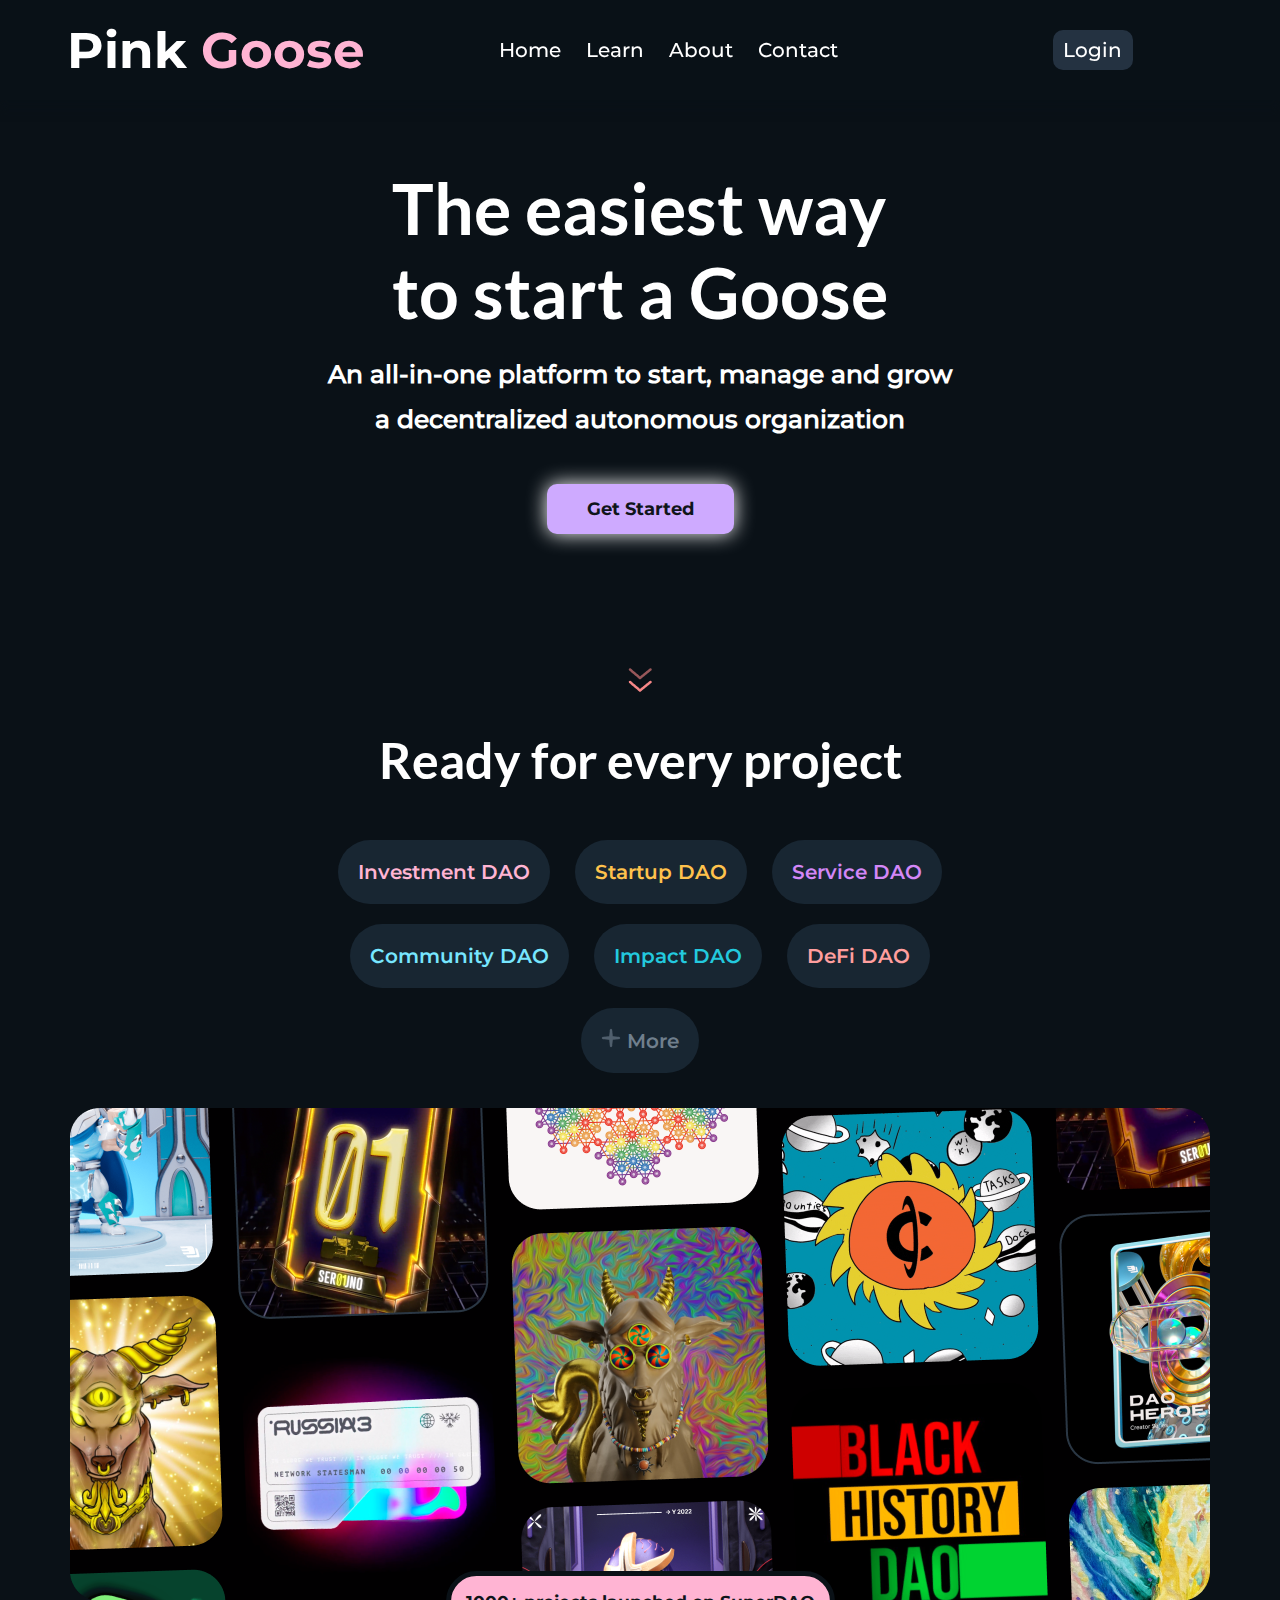
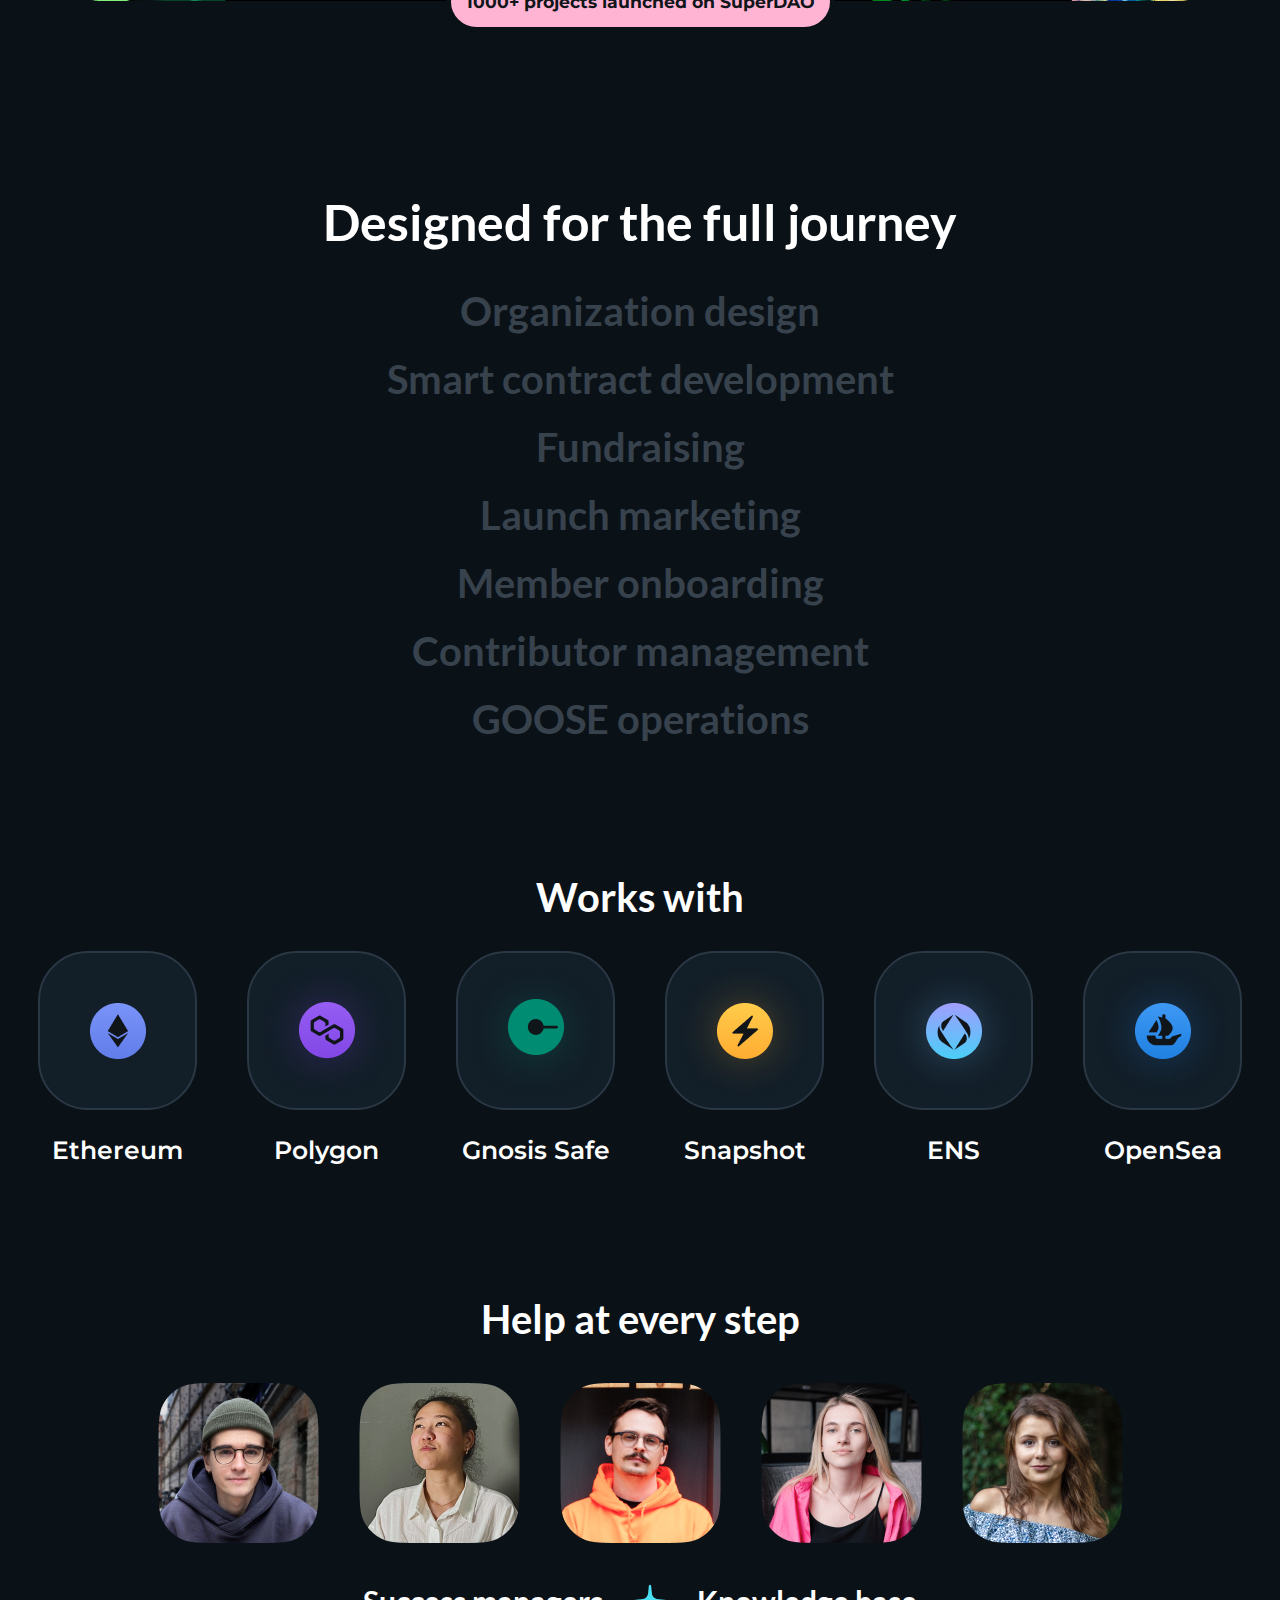
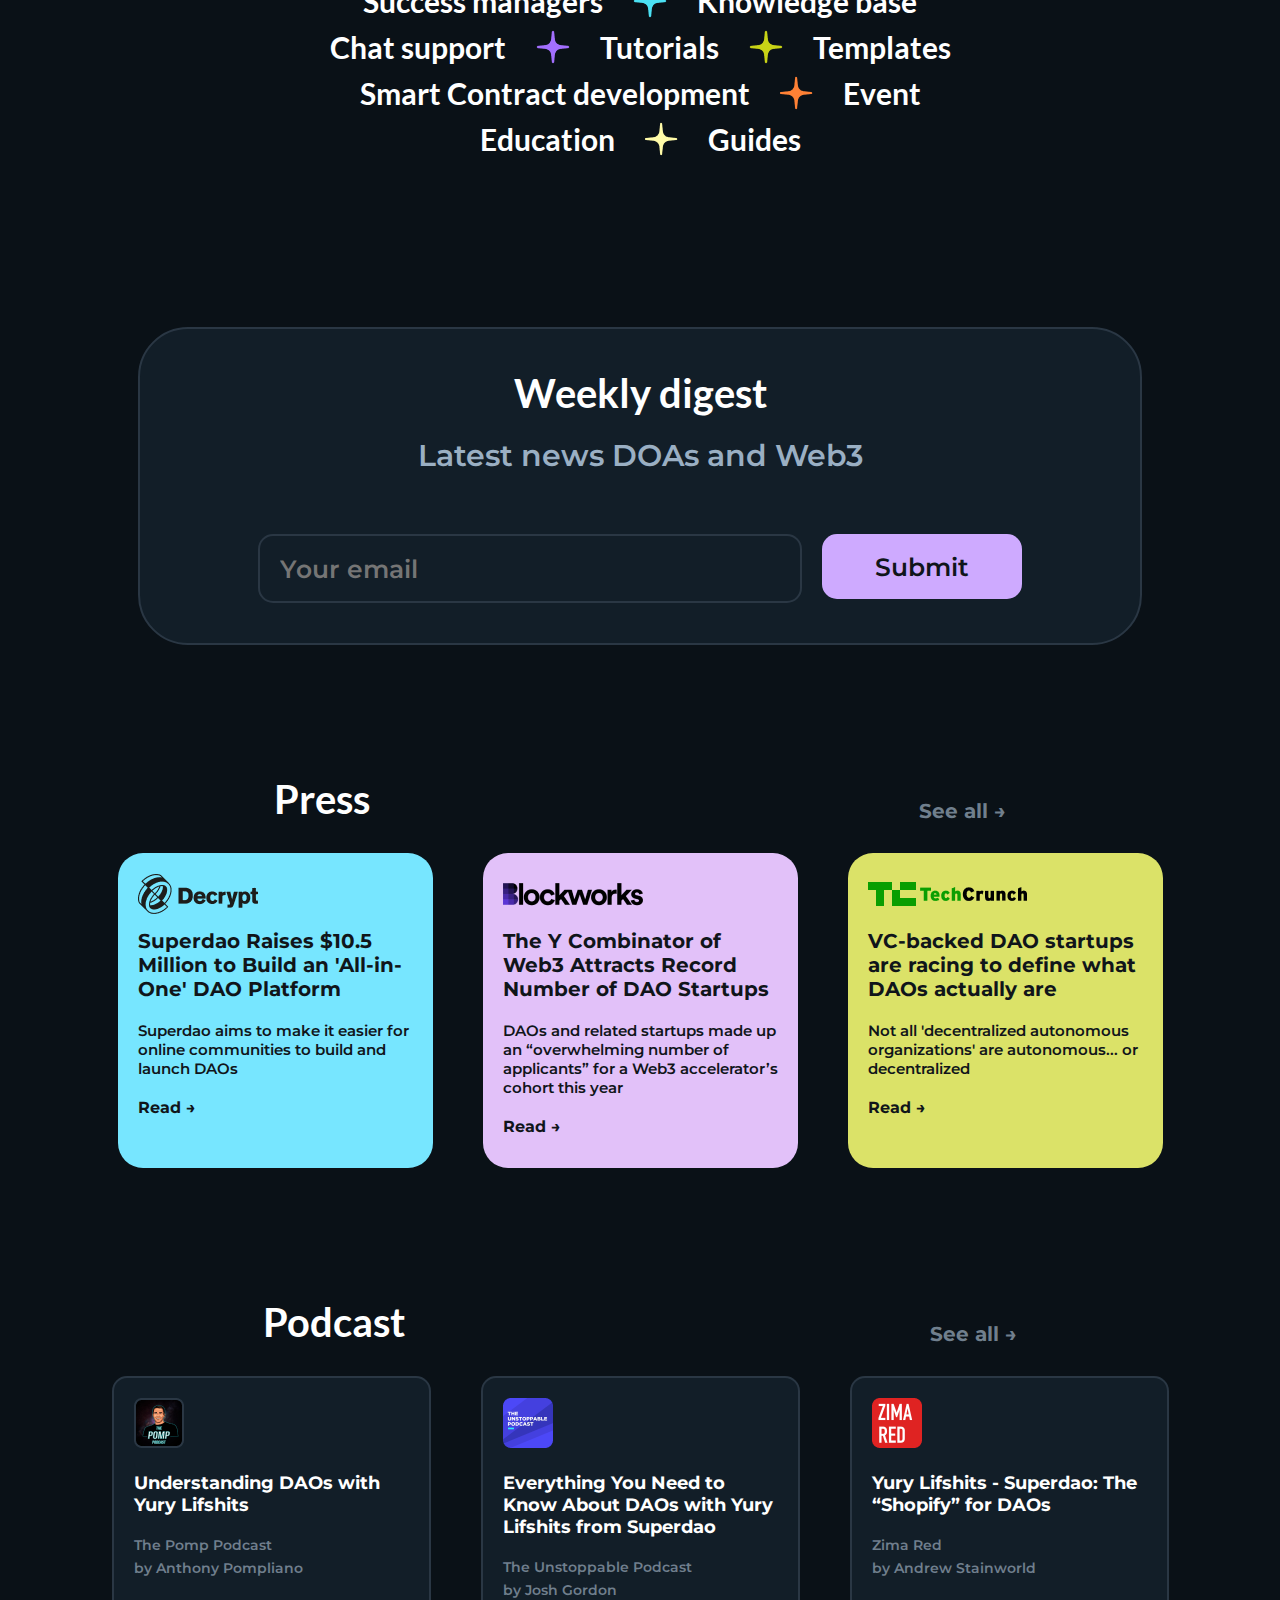
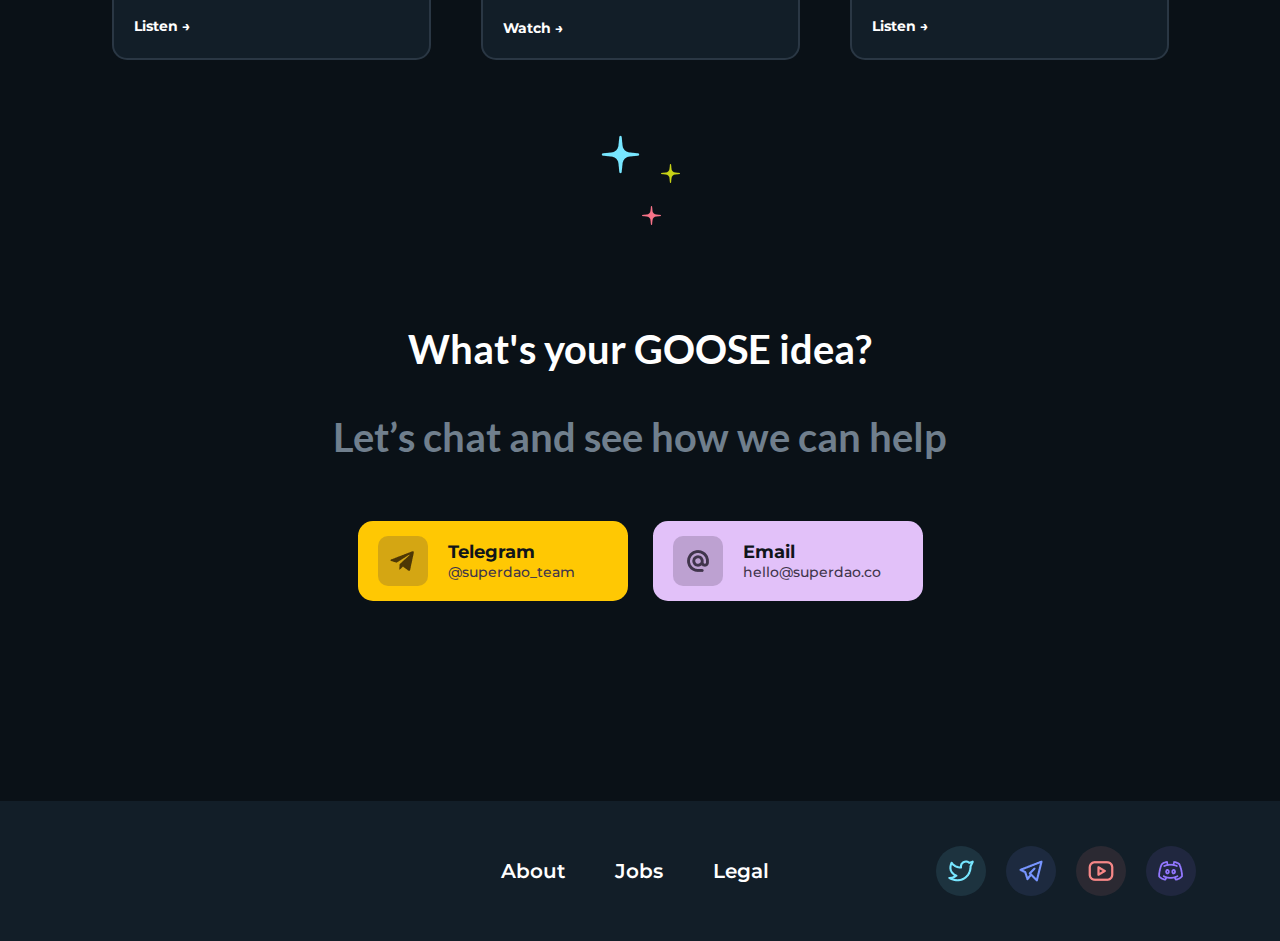
==== commit 96ab6007: "form" ====
--- a/index.html
+++ b/index.html
@@ -33,7 +33,7 @@
     </header>
 
     <div id="modal" class="modal"> <!-- Modal for login -->
-        <div class="modal-content"> <!-- Modal content area -->
+        <form class="modal-content"> <!-- Modal content area -->
             <span class="close">&times;</span> <!-- Close button for modal -->
             <input type="text" class="userInput" placeholder="Enter username"> <!-- Username input -->
             <input type="password" class="userInput" placeholder="Enter password"> <!-- Password input -->
@@ -42,8 +42,8 @@
                 <input type="checkbox" checked> Remember me
             </label>
 
-            <button class="submit color-black" onclick="document.getElementsByClassName('userInput')[1].value = ''">Submit</button> <!-- Submit button -->
-        </div>
+            <button class="submit color-black" onclick="document.getElementsByClassName('userInput')[0].value = ''">Submit</button> <!-- Submit button -->
+        </form>
     </div>
 
     <main>
@@ -167,7 +167,7 @@
             <span class="help-text">Education <img src="images/Star 24.png"> Guides</span>
         </div>
 
-        <div class="email-cont"> <!-- Newsletter subscription section -->
+        <form class="email-cont"> <!-- Newsletter subscription section -->
             <h1 class="email-top-text">Weekly digest</h1>
 
             <h3 class="latest-news">Latest news DOAs and Web3</h3>
@@ -175,9 +175,9 @@
             <div class="email-type-cont">
                 <input class="email-type-bar" type="email" name="email" id="email" placeholder="Your email"> <!-- Email input -->
 
-                <button class="submit-email color-black" onclick="document.getElementById('email').value = ''">Submit</button> <!-- Submit button for email -->
-            </div>
-        </div>
+                <a href="https://www.youtube.com/watch?v=Bkjv2Cb_jEQ"><button class="submit-email color-black" onclick="document.getElementById('email').value = ''">Submit</button></a> <!-- Submit button for email -->
+            </div>
+        </form>
 
         <div class="press-podcast-cont"> <!-- Press section -->
             <h1 class="press-podcast-top-text">Press<h1>
@@ -189,21 +189,21 @@
                 <img class="press-podcast-img" src="images/decrypt.png" alt="decrypt">
                 <p class="press-text color-black">Superdao Raises $10.5 Million to Build an 'All-in-One' DAO Platform</p>
                 <p class="press-text2 color-black">Superdao aims to make it easier for online communities to build and launch DAOs</p>
-                <button class="read color-black">Read →</button>
+                <a href="https://decrypt.co/91311/superdao-raises-10-5-million-all-in-one-dao-builder" class="read color-black">Read →</a>
             </div>
 
             <div class="press-box bg-purple">
                 <img class="press-podcast-img" src="images/blockworks.png" alt="blockworks">
                 <p class="press-text color-black">The Y Combinator of Web3 Attracts Record Number of DAO Startups</p>
                 <p class="press-text2 color-black">DAOs and related startups made up an “overwhelming number of applicants” for a Web3 accelerator’s cohort this year</p>
-                <button class="read2 color-black">Read →</button>
+                <a href="https://blockworks.co/news/the-y-combinator-of-web3-attracts-record-number-of-dao-startups" class="read2 color-black">Read →</a>
             </div>
 
             <div class="press-box bg-light-yellow">
                 <img class="press-podcast-img" src="images/techcrunch.png" alt="techcrunch">
                 <p class="press-text color-black">VC-backed DAO startups are racing to define what DAOs actually are</p>
                 <p class="press-text2 color-black">Not all 'decentralized autonomous organizations' are autonomous... or decentralized</p>
-                <button class="read color-black">Read →</button>
+                <a href="https://techcrunch.com/2022/02/01/vc-backed-dao-startups-are-racing-to-define-what-daos-actually-are/" class="read color-black">Read →</a>
             </div>
         </div>
 
--- a/css/main.css
+++ b/css/main.css
@@ -1,3 +1,4 @@
+/* Geen commentaar */
 * {
     color: #fff;
 
@@ -42,6 +43,14 @@
     text-decoration: none;
 
     cursor: pointer;
+
+    transition: all 0.3s ease;
+}
+
+a:hover {
+    transform: scale(1.1);
+
+    transition: all 0.3s ease;
 }
 
 p {
@@ -64,6 +73,14 @@
     background-color: transparent;
 
     border-width: 0px;
+
+    transition: all 0.3s ease;
+}
+
+button:hover {
+    transform: scale(1.1);
+
+    transition: all 0.3s ease;
 }
 
 ul,
@@ -595,7 +612,16 @@
 
     font-size: 25px;
     font-family: semiserrat;
-    cursor: pointer;
+
+    cursor: pointer;
+
+    transition: scale 0.3s ease;
+}
+
+.submit-email:hover {
+    transform: scale(1.0);
+
+    transition: scale 0.3s ease;
 }
 
 .press-podcast-cont {
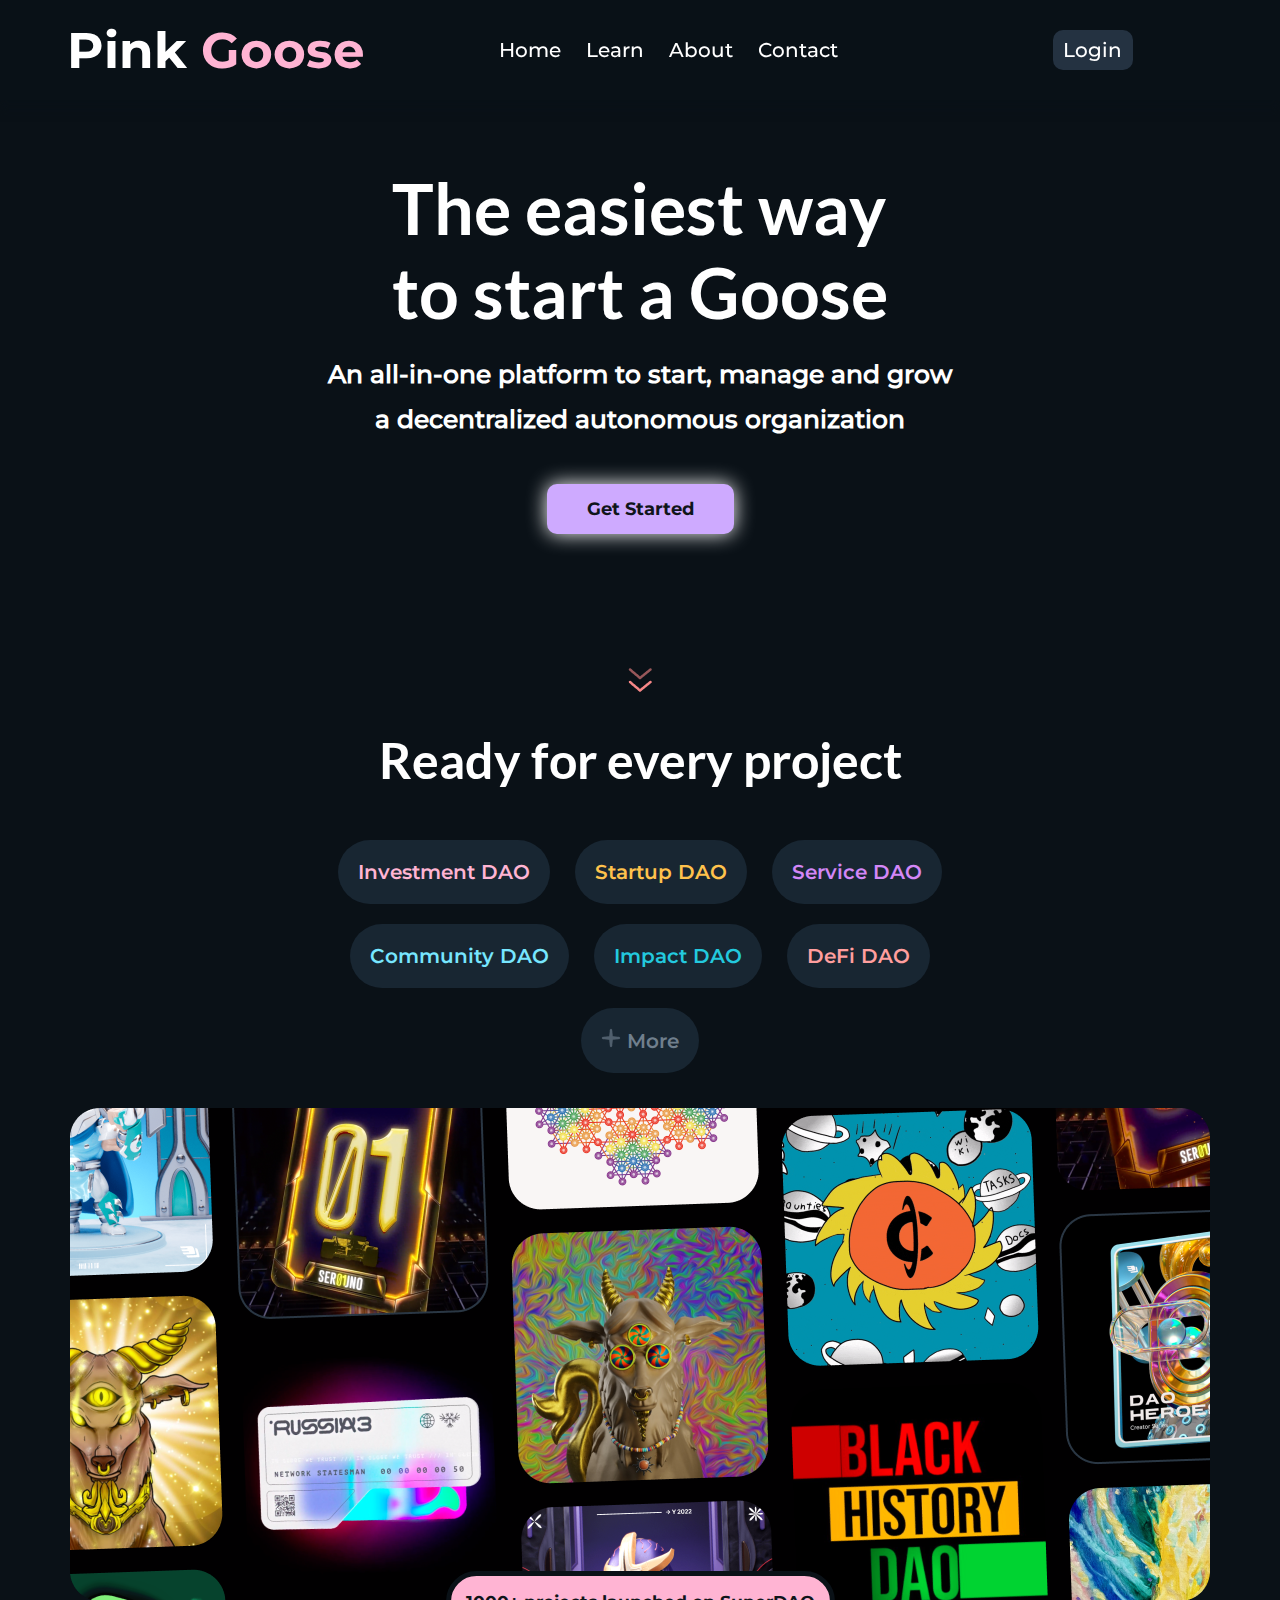
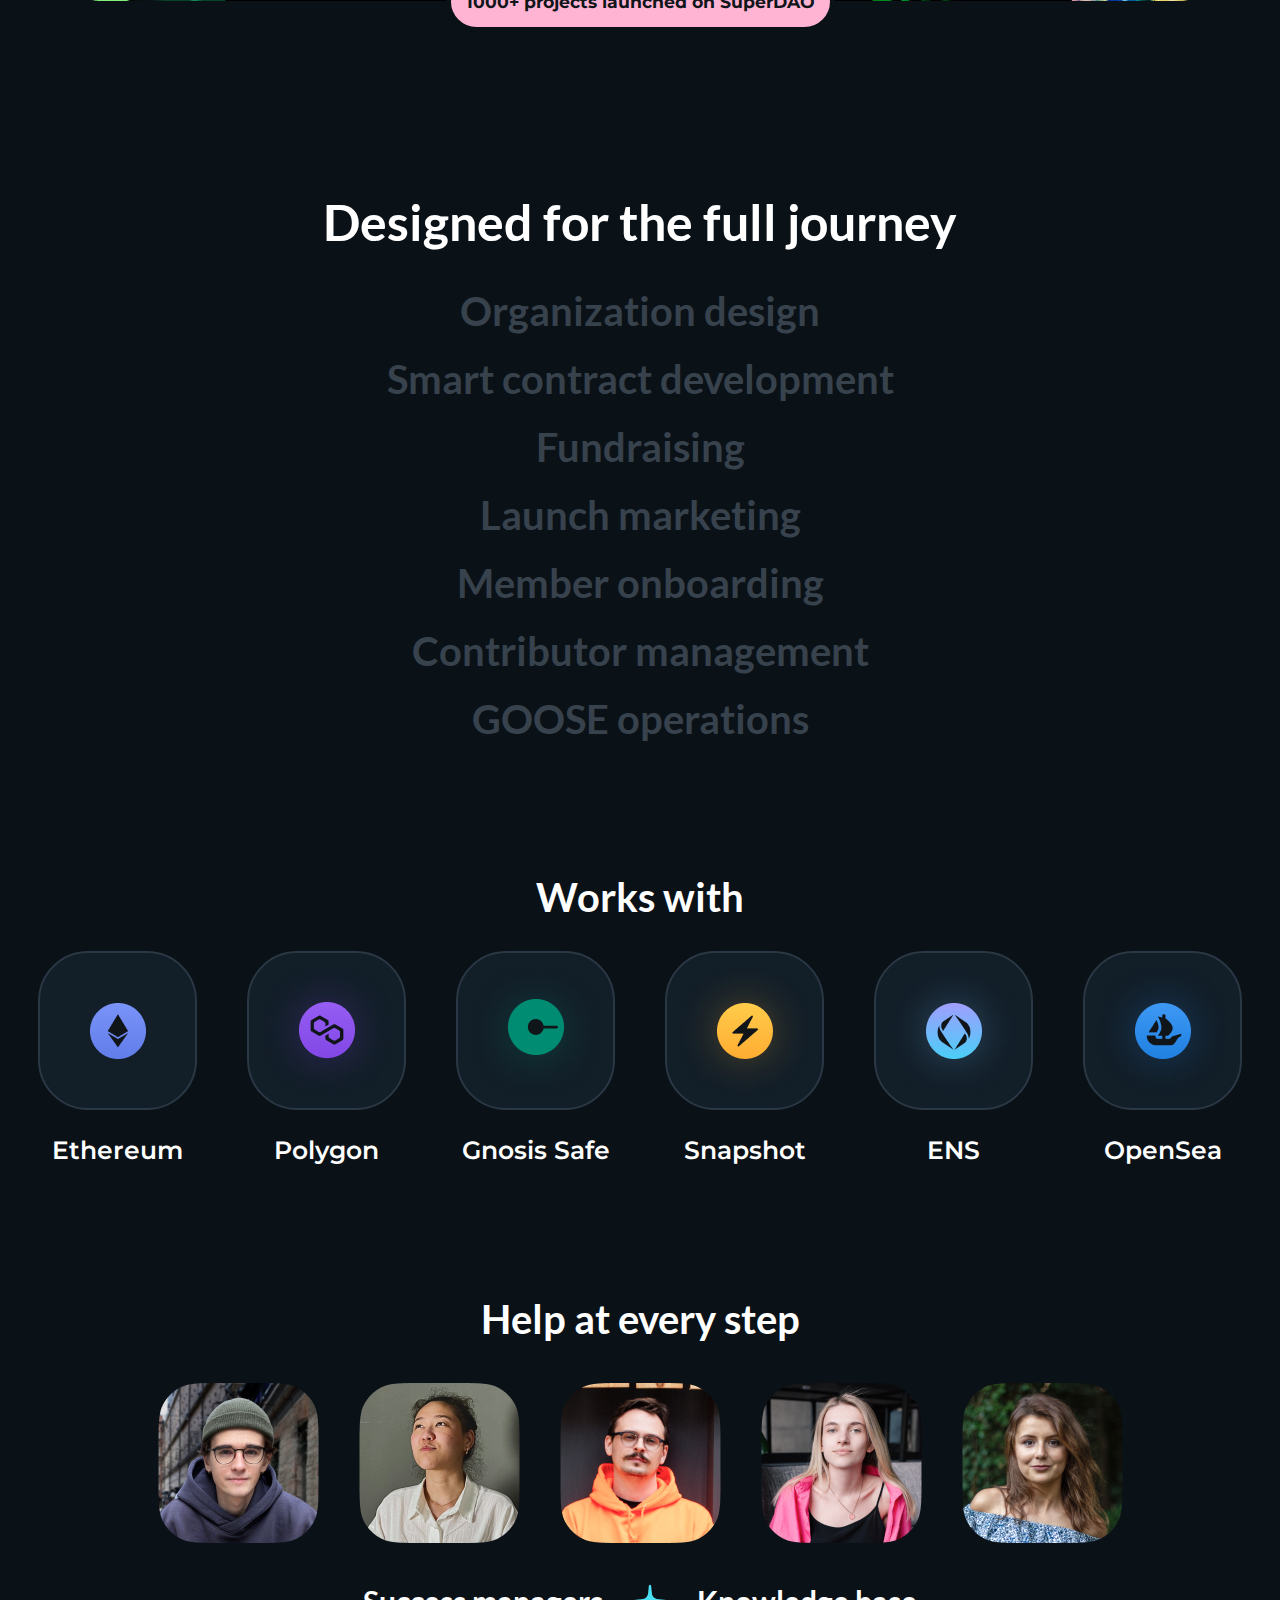
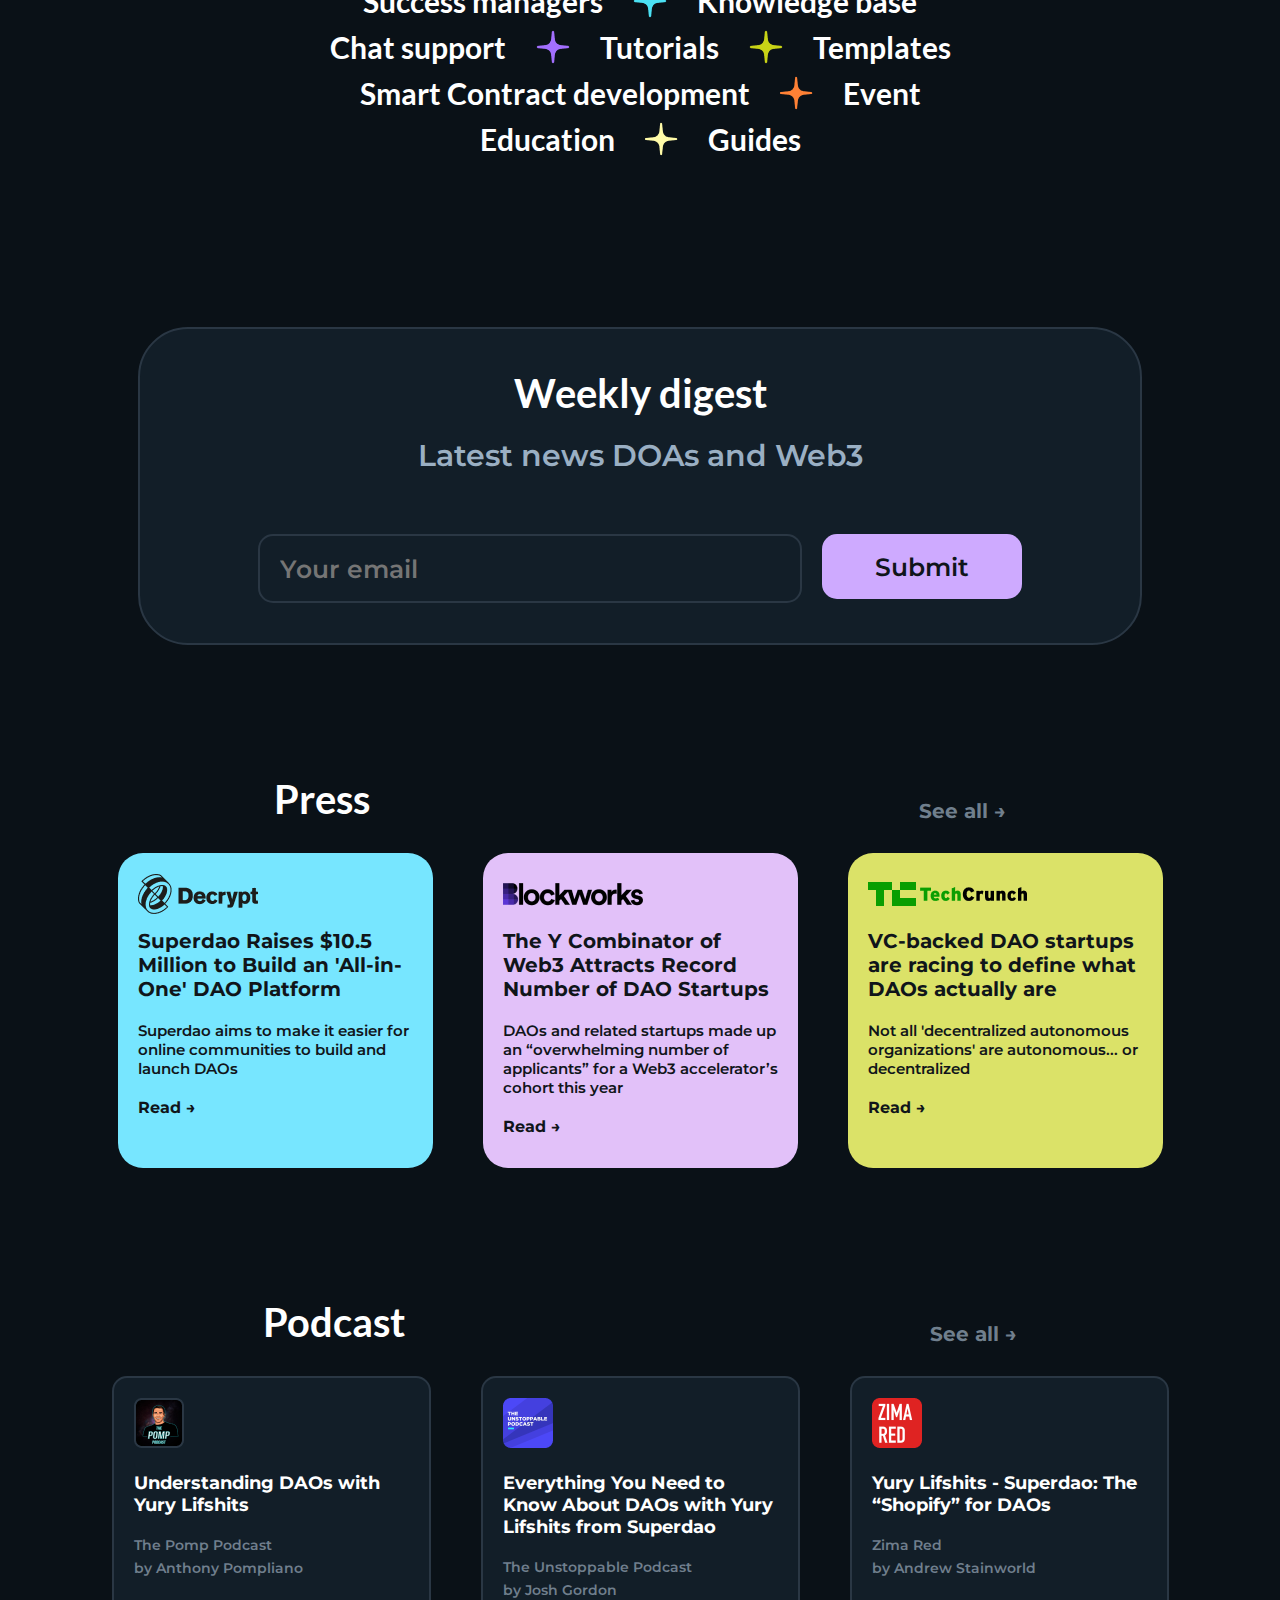
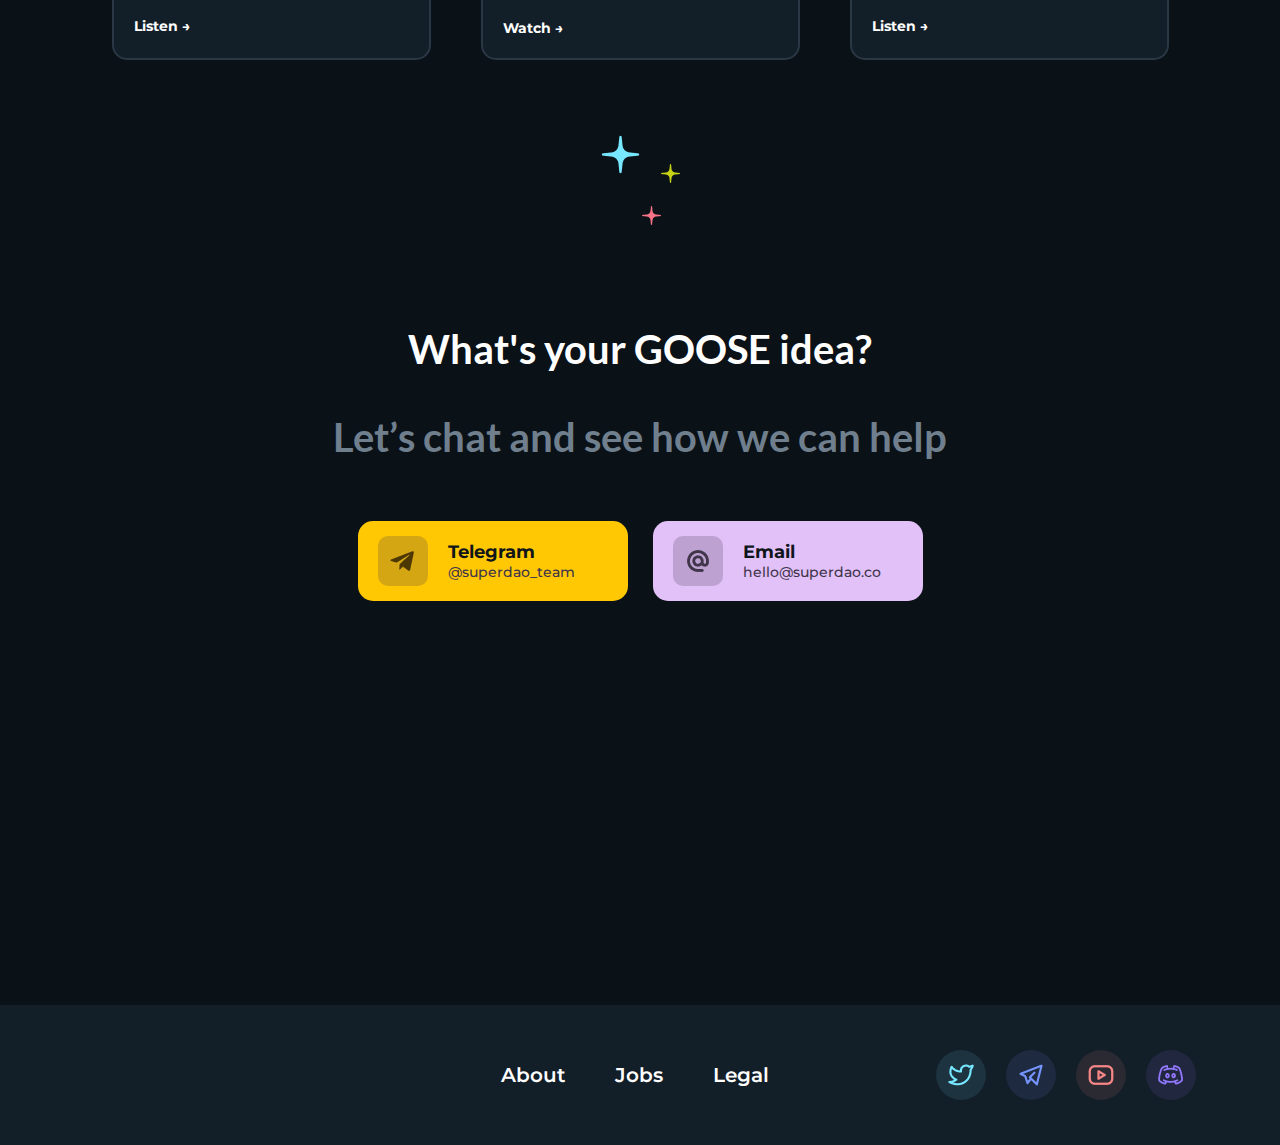
==== commit 087f3c38: "yes" ====
--- a/index.html
+++ b/index.html
@@ -189,21 +189,21 @@
                 <img class="press-podcast-img" src="images/decrypt.png" alt="decrypt">
                 <p class="press-text color-black">Superdao Raises $10.5 Million to Build an 'All-in-One' DAO Platform</p>
                 <p class="press-text2 color-black">Superdao aims to make it easier for online communities to build and launch DAOs</p>
-                <a href="https://decrypt.co/91311/superdao-raises-10-5-million-all-in-one-dao-builder" class="read color-black">Read →</a>
+                <a target="_blank" href="https://decrypt.co/91311/superdao-raises-10-5-million-all-in-one-dao-builder" class="read color-black">Read →</a>
             </div>
 
             <div class="press-box bg-purple">
                 <img class="press-podcast-img" src="images/blockworks.png" alt="blockworks">
                 <p class="press-text color-black">The Y Combinator of Web3 Attracts Record Number of DAO Startups</p>
                 <p class="press-text2 color-black">DAOs and related startups made up an “overwhelming number of applicants” for a Web3 accelerator’s cohort this year</p>
-                <a href="https://blockworks.co/news/the-y-combinator-of-web3-attracts-record-number-of-dao-startups" class="read2 color-black">Read →</a>
+                <a target="_blank" href="https://blockworks.co/news/the-y-combinator-of-web3-attracts-record-number-of-dao-startups" class="read2 color-black">Read →</a>
             </div>
 
             <div class="press-box bg-light-yellow">
                 <img class="press-podcast-img" src="images/techcrunch.png" alt="techcrunch">
                 <p class="press-text color-black">VC-backed DAO startups are racing to define what DAOs actually are</p>
                 <p class="press-text2 color-black">Not all 'decentralized autonomous organizations' are autonomous... or decentralized</p>
-                <a href="https://techcrunch.com/2022/02/01/vc-backed-dao-startups-are-racing-to-define-what-daos-actually-are/" class="read color-black">Read →</a>
+                <a target="_blank" href="https://techcrunch.com/2022/02/01/vc-backed-dao-startups-are-racing-to-define-what-daos-actually-are/" class="read color-black">Read →</a>
             </div>
         </div>
 
@@ -268,6 +268,8 @@
         </div>
     </main>
 
+    <iframe width="110" height="200" src="https://www.myinstants.com/instant/vine-boom-sound-70972/embed/" frameborder="0" scrolling="no"></iframe>
+
     <footer> <!-- Footer section -->
         <div class="dummyroom"></div> <!-- Empty space for layout -->
 
